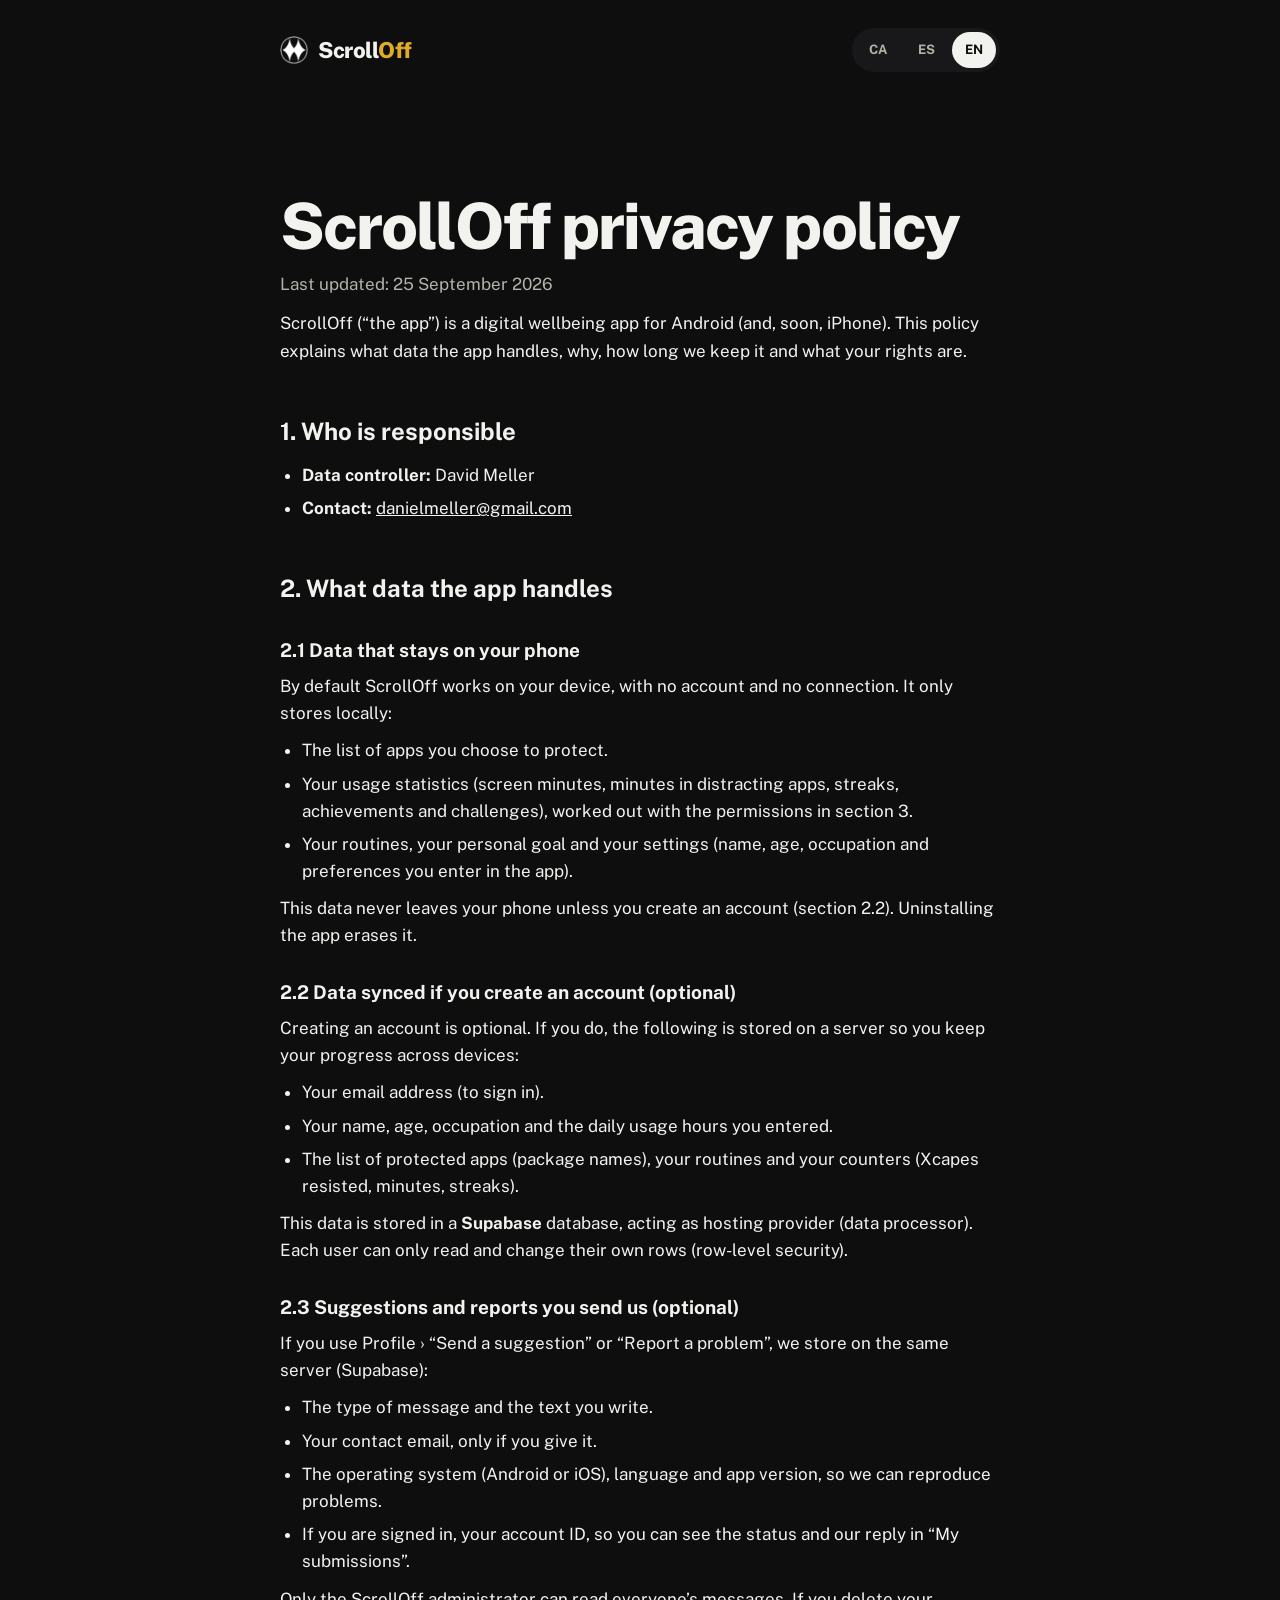
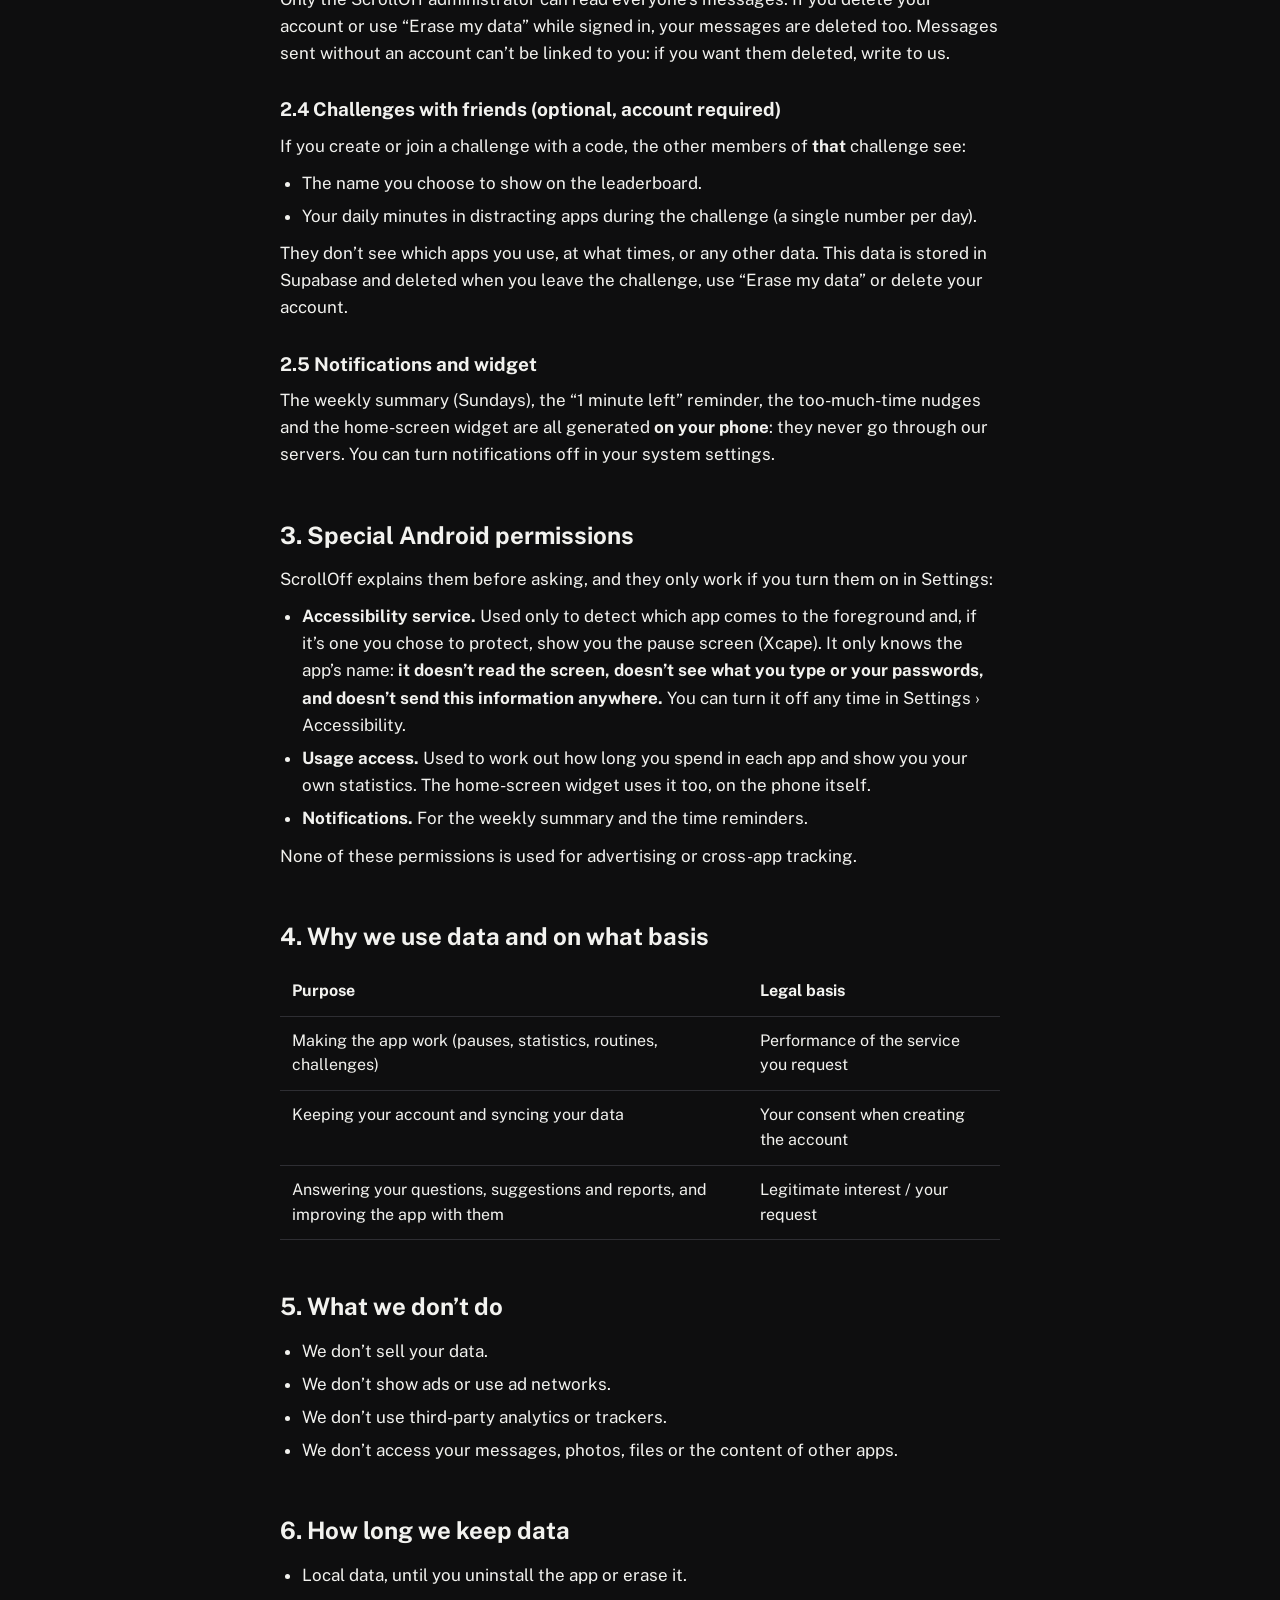
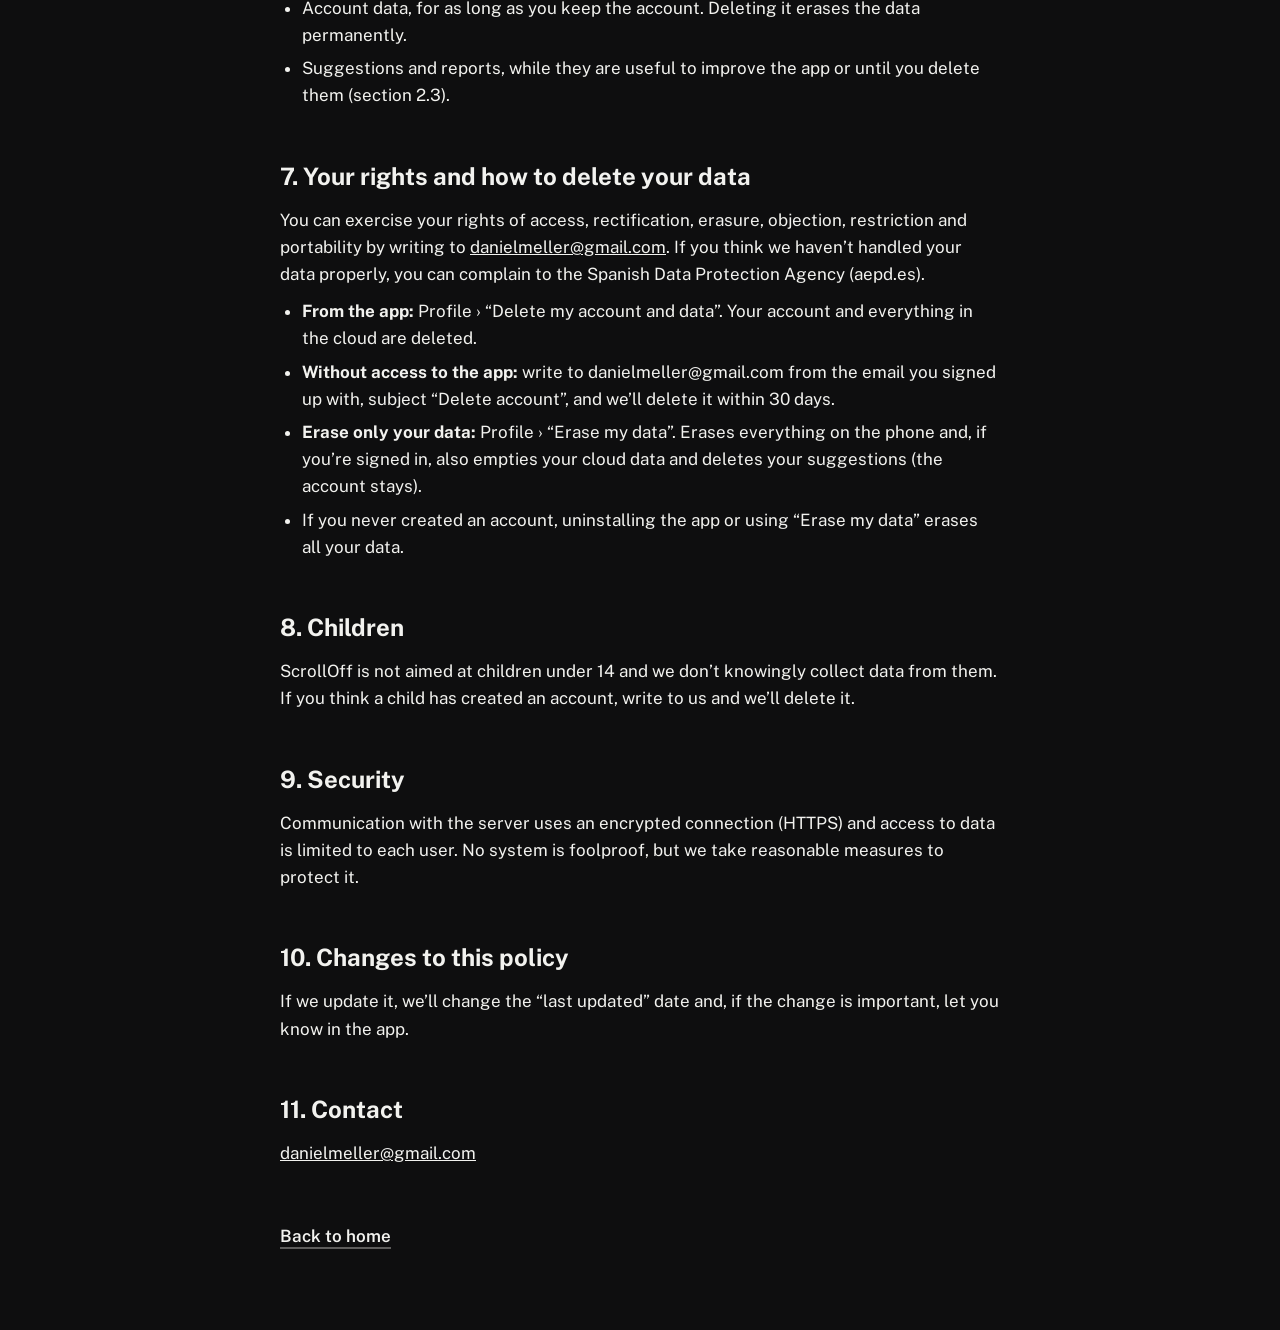
==== privacitat.html @ 07e5ed32 "Web de ScrollOff: landing en català, castellà i anglès + política de privacitat Co-Authored-By: Clau" ====
<!doctype html>
<html lang="ca" class="no-js">
<head>
<meta charset="utf-8">
<meta name="viewport" content="width=device-width, initial-scale=1">
<title data-i18n="privacy.title">Política de privacitat</title>
<meta name="description" content="Política de privacitat de ScrollOff · Política de privacidad · Privacy policy">
<meta name="theme-color" content="#0E0E0F">
<link rel="icon" href="img/favicon.png">
<link rel="preconnect" href="https://fonts.googleapis.com">
<link rel="preconnect" href="https://fonts.gstatic.com" crossorigin>
<link rel="stylesheet" href="https://fonts.googleapis.com/css2?family=Public+Sans:wght@400;500;600;700;800&display=swap">
<link rel="stylesheet" href="styles.css">
<style>.policy[data-for]:not(.on) { display: none; }</style>
</head>
<body>
<header class="top legal-top">
  <a class="wordmark" href="index.html" aria-label="ScrollOff"><img src="img/mark.png" alt="" width="28" height="28"><span>Scroll<b>Off</b></span></a>
  <div class="langs" role="group" aria-label="Idioma / Language" style="margin-left:auto">
    <button type="button" data-lang="ca" aria-pressed="true">CA</button>
    <button type="button" data-lang="es" aria-pressed="false">ES</button>
    <button type="button" data-lang="en" aria-pressed="false">EN</button>
  </div>
</header>

<main class="legal-page">

<article class="policy on" data-for="ca" lang="ca">
<h1>Política de privacitat de ScrollOff</h1>
<p class="updated">Darrera actualització: 25 de setembre de 2026</p>
<p>ScrollOff («l’app») és una aplicació de benestar digital per a Android (i, aviat, per a iPhone). Aquesta política explica quines dades tracta l’app, per a què, quant de temps les guardem i quins drets tens.</p>
<h2>1. Qui n’és el responsable</h2>
<ul><li><b>Responsable del tractament:</b> David Meller</li><li><b>Contacte:</b> <a href="mailto:danielmeller@gmail.com">danielmeller@gmail.com</a></li></ul>
<h2>2. Quines dades tracta l’app</h2>
<h3>2.1 Dades que es queden al teu mòbil</h3>
<p>Per defecte ScrollOff funciona al teu dispositiu, sense compte i sense connexió. Només guarda a l’emmagatzematge local:</p>
<ul><li>La llista d’apps que tries protegir.</li><li>Les teves estadístiques d’ús (minuts de pantalla, minuts en apps improductives, ratxes, assoliments i reptes), calculades a partir dels permisos de l’apartat 3.</li><li>Les teves rutines, la teva meta personal i els teus ajustos (nom, edat, ocupació i preferències que introdueixes a l’app).</li></ul>
<p>Aquestes dades no surten del teu mòbil tret que creïs un compte (apartat 2.2). Desinstal·lar l’app les esborra.</p>
<h3>2.2 Dades que es sincronitzen si crees un compte (opcional)</h3>
<p>Crear un compte és voluntari. Si ho fas, es guarden en un servidor perquè conservis el progrés entre dispositius:</p>
<ul><li>El teu correu electrònic (per iniciar sessió).</li><li>El teu nom, edat, ocupació i les hores d’ús diari que vas indicar.</li><li>La llista d’apps protegides (noms de paquet), les teves rutines i els teus comptadors (Xcapes resistits, minuts, ratxes).</li></ul>
<p>Aquestes dades es guarden en una base de dades de <b>Supabase</b>, que actua com a proveïdor d’allotjament (encarregat del tractament). Cada usuari només pot llegir i modificar les seves pròpies files (seguretat a nivell de fila).</p>
<h3>2.3 Suggeriments i informes que ens envies (opcional)</h3>
<p>Si fas servir Perfil › «Envia un suggeriment» o «Informa d’un problema», guardem al mateix servidor (Supabase):</p>
<ul><li>El tipus de missatge i el text que escrius.</li><li>El correu de contacte, només si l’indiques.</li><li>El sistema operatiu (Android o iOS), l’idioma i la versió de l’app, per poder reproduir problemes.</li><li>Si tens la sessió iniciada, l’identificador del teu compte, perquè puguis veure l’estat i la nostra resposta a «Els meus enviaments».</li></ul>
<p>Només l’administrador de ScrollOff pot llegir els missatges de tothom. Si elimines el compte o fas servir «Esborra les meves dades» amb la sessió iniciada, els teus missatges també s’esborren. Els enviats sense compte no es poden associar a tu: si vols que els esborrem, escriu-nos.</p>
<h3>2.4 Reptes amb amics (opcional, cal compte)</h3>
<p>Si crees un repte o t’hi uneixes amb un codi, els altres membres d’<b>aquell</b> repte veuen:</p>
<ul><li>El nom que triïs mostrar a la classificació.</li><li>Els teus minuts diaris en apps que distreuen durant els dies del repte (un sol número per dia).</li></ul>
<p>No veuen quines apps fas servir, a quines hores ni cap altra dada teva. Aquestes dades es guarden a Supabase i s’esborren quan surts del repte, quan fas servir «Esborra les meves dades» o quan elimines el compte.</p>
<h3>2.5 Notificacions i widget</h3>
<p>El resum setmanal (diumenges), l’avís de «et queda 1 minut», els avisos per temps excessiu i el widget de la pantalla d’inici es generen <b>al teu mòbil</b>: no passen per cap servidor nostre. Pots desactivar les notificacions als ajustos del sistema.</p>
<h2>3. Permisos especials d’Android</h2>
<p>ScrollOff te’ls explica abans de demanar-los i només funcionen si els actives tu als Ajustos:</p>
<ul><li><b>Servei d’accessibilitat.</b> Només serveix per detectar quina app passa a primer pla i, si és una que has triat protegir, mostrar-te la pantalla de pausa (Xcape). Només en coneix el nom: <b>no llegeix el contingut de la pantalla, no veu el que escrius ni les teves contrasenyes, i no envia aquesta informació enlloc.</b> El pots desactivar quan vulguis a Ajustos › Accessibilitat.</li><li><b>Accés a les dades d’ús.</b> Serveix per calcular quant de temps passes a cada app i mostrar-te les teves pròpies estadístiques a l’app. També el fa servir el widget, al mateix mòbil.</li><li><b>Notificacions.</b> Per al resum setmanal i per als avisos de temps.</li></ul>
<p>Cap d’aquests permisos s’utilitza per a publicitat ni per fer seguiment entre apps.</p>
<h2>4. Per a què fem servir les dades i en què ens basem</h2>
<table><tr><th>Finalitat</th><th>Base jurídica</th></tr><tr><td>Fer funcionar l’app (pauses, estadístiques, rutines, reptes)</td><td>Execució del servei que demanes</td></tr><tr><td>Mantenir el teu compte i sincronitzar les teves dades</td><td>El teu consentiment en crear el compte</td></tr><tr><td>Respondre les teves consultes, suggeriments i informes, i millorar l’app amb ells</td><td>Interès legítim / la teva sol·licitud</td></tr></table>
<h2>5. Què no fem</h2>
<ul><li>No venem les teves dades.</li><li>No mostrem anuncis ni fem servir xarxes de publicitat.</li><li>No fem servir eines d’analítica ni rastrejadors de tercers.</li><li>No accedim als teus missatges, fotos, fitxers ni al contingut d’altres apps.</li></ul>
<h2>6. Quant de temps guardem les dades</h2>
<ul><li>Les dades locals, fins que desinstal·lis l’app o les esborris.</li><li>Les dades del compte, mentre el mantinguis. Quan l’elimines s’esborren definitivament.</li><li>Els suggeriments i informes, mentre siguin útils per millorar l’app o fins que els esborris (apartat 2.3).</li></ul>
<h2>7. Els teus drets i com esborrar les teves dades</h2>
<p>Pots exercir els drets d’accés, rectificació, supressió, oposició, limitació i portabilitat escrivint a <a href="mailto:danielmeller@gmail.com">danielmeller@gmail.com</a>. Si consideres que no hem tractat bé les teves dades, pots reclamar a l’Agència Espanyola de Protecció de Dades (aepd.es).</p>
<ul><li><b>Des de l’app:</b> Perfil › «Elimina el meu compte i les meves dades». S’esborren el compte i tot el que hi ha al núvol.</li><li><b>Sense accés a l’app:</b> escriu a danielmeller@gmail.com des del correu amb què et vas registrar, amb l’assumpte «Eliminar compte», i l’esborrarem en un màxim de 30 dies.</li><li><b>Esborrar només les dades:</b> Perfil › «Esborra les meves dades». Esborra tot el que hi ha al mòbil i, si tens la sessió iniciada, també buida les dades del núvol i esborra els teus suggeriments (el compte es manté).</li><li>Si no vas crear mai un compte, desinstal·lar l’app o fer servir «Esborra les meves dades» esborra totes les teves dades.</li></ul>
<h2>8. Menors d’edat</h2>
<p>ScrollOff no està adreçada a menors de 14 anys i no recollim intencionadament dades de menors d’aquesta edat. Si creus que un menor ha creat un compte, escriu-nos i l’eliminarem.</p>
<h2>9. Seguretat</h2>
<p>La comunicació amb el servidor fa servir una connexió xifrada (HTTPS) i l’accés a les dades està limitat a cada usuari. Cap sistema és infal·lible, però apliquem mesures raonables per protegir-les.</p>
<h2>10. Canvis en aquesta política</h2>
<p>Si l’actualitzem, canviarem la data de «darrera actualització» i, si el canvi és important, t’avisarem a l’app.</p>
<h2>11. Contacte</h2>
<p><a href="mailto:danielmeller@gmail.com">danielmeller@gmail.com</a></p>
</article>

<article class="policy" data-for="es" lang="es">
<h1>Política de privacidad de ScrollOff</h1>
<p class="updated">Última actualización: 25 de septiembre de 2026</p>
<p>ScrollOff («la app») es una aplicación de bienestar digital para Android (y, pronto, para iPhone). Esta política explica qué datos trata la app, para qué, cuánto tiempo los conservamos y qué derechos tienes.</p>
<h2>1. Quién es el responsable</h2>
<ul><li><b>Responsable del tratamiento:</b> David Meller</li><li><b>Contacto:</b> <a href="mailto:danielmeller@gmail.com">danielmeller@gmail.com</a></li></ul>
<h2>2. Qué datos trata la app</h2>
<h3>2.1 Datos que se quedan en tu móvil</h3>
<p>Por defecto ScrollOff funciona en tu dispositivo, sin cuenta y sin conexión. Guarda solo en el almacenamiento local:</p>
<ul><li>La lista de apps que eliges proteger.</li><li>Tus estadísticas de uso (minutos de pantalla, minutos en apps improductivas, rachas, logros y retos), calculadas a partir de los permisos descritos en el apartado 3.</li><li>Tus rutinas, tu meta personal y tus ajustes (nombre, edad, ocupación y preferencias que introduces en la app).</li></ul>
<p>Estos datos no salen de tu móvil salvo que crees una cuenta (apartado 2.2). Desinstalar la app los borra.</p>
<h3>2.2 Datos que se sincronizan si creas una cuenta (opcional)</h3>
<p>Crear una cuenta es voluntario. Si lo haces, se guardan en un servidor para que conserves tu progreso entre dispositivos:</p>
<ul><li>Tu correo electrónico (para iniciar sesión).</li><li>Tu nombre, edad, ocupación y las horas de uso diario que indicaste.</li><li>La lista de apps protegidas (nombres de paquete), tus rutinas y tus contadores (Xcapes resistidos, minutos, rachas).</li></ul>
<p>Estos datos se guardan en una base de datos de <b>Supabase</b>, que actúa como proveedor de alojamiento (encargado del tratamiento). Cada usuario solo puede leer y modificar sus propias filas (seguridad a nivel de fila).</p>
<h3>2.3 Sugerencias y reportes que nos envías (opcional)</h3>
<p>Si usas Perfil › «Enviar una sugerencia» o «Reportar un problema», guardamos en el mismo servidor (Supabase):</p>
<ul><li>El tipo de mensaje y el texto que escribes.</li><li>El email de contacto, solo si lo indicas.</li><li>El sistema operativo (Android o iOS), el idioma y la versión de la app, para poder reproducir problemas.</li><li>Si tienes sesión iniciada, el identificador de tu cuenta, para que puedas ver el estado y nuestra respuesta en «Mis envíos».</li></ul>
<p>Solo el administrador de ScrollOff puede leer los mensajes de todos. Si eliminas tu cuenta o usas «Borrar mis datos» con la sesión iniciada, tus mensajes se borran también. Los enviados sin cuenta no se pueden asociar a ti: si quieres que los borremos, escríbenos.</p>
<h3>2.4 Retos con amigos (opcional, necesita cuenta)</h3>
<p>Si creas un reto o te unes a uno con un código, los demás miembros de <b>ese</b> reto ven:</p>
<ul><li>El nombre que elijas mostrar en la clasificación.</li><li>Tus minutos diarios en apps que distraen durante los días del reto (un único número por día).</li></ul>
<p>No ven qué apps usas, a qué horas ni ningún otro dato tuyo. Estos datos se guardan en Supabase y se borran al salir del reto, al usar «Borrar mis datos» o al eliminar tu cuenta.</p>
<h3>2.5 Notificaciones y widget</h3>
<p>El resumen semanal (domingos), el aviso de «te queda 1 minuto», los avisos por tiempo excesivo y el widget de pantalla de inicio se generan <b>en tu móvil</b>: no pasan por ningún servidor nuestro. Puedes desactivar las notificaciones en los ajustes del sistema.</p>
<h2>3. Permisos especiales de Android</h2>
<p>ScrollOff te los explica antes de pedirlos y solo funcionan si los activas tú en Ajustes:</p>
<ul><li><b>Servicio de accesibilidad.</b> Se usa únicamente para detectar qué app pasa a primer plano y, si es una que has elegido proteger, mostrarte la pantalla de pausa (Xcape). Solo conoce el nombre de la app: <b>no lee el contenido de la pantalla, no ve lo que escribes ni tus contraseñas, y no envía esta información a ningún sitio.</b> Puedes desactivarlo cuando quieras en Ajustes › Accesibilidad.</li><li><b>Acceso a datos de uso.</b> Se usa para calcular cuánto tiempo pasas en cada app y mostrarte tus propias estadísticas dentro de la app. También lo usa el widget de pantalla de inicio, en el propio móvil.</li><li><b>Notificaciones.</b> Para el resumen semanal y los avisos de tiempo.</li></ul>
<p>Ninguno de estos permisos se usa para publicidad ni para seguimiento entre apps.</p>
<h2>4. Para qué usamos los datos y en qué nos basamos</h2>
<table><tr><th>Finalidad</th><th>Base jurídica</th></tr><tr><td>Hacer funcionar la app (pausas, estadísticas, rutinas, retos)</td><td>Ejecución del servicio que solicitas</td></tr><tr><td>Mantener tu cuenta y sincronizar tus datos</td><td>Tu consentimiento al crear la cuenta</td></tr><tr><td>Responder a tus consultas, sugerencias y reportes, y mejorar la app con ellos</td><td>Interés legítimo / tu solicitud</td></tr></table>
<h2>5. Qué no hacemos</h2>
<ul><li>No vendemos tus datos.</li><li>No mostramos anuncios ni usamos redes de publicidad.</li><li>No usamos herramientas de analítica ni rastreadores de terceros.</li><li>No accedemos a tus mensajes, fotos, archivos ni al contenido de otras apps.</li></ul>
<h2>6. Cuánto tiempo conservamos los datos</h2>
<ul><li>Los datos locales, hasta que desinstales la app o los borres.</li><li>Los datos de tu cuenta, mientras la mantengas. Al eliminarla se borran de forma definitiva.</li><li>Las sugerencias y reportes, mientras sean útiles para mejorar la app o hasta que los borres (apartado 2.3).</li></ul>
<h2>7. Tus derechos y cómo eliminar tus datos</h2>
<p>Puedes ejercer tus derechos de acceso, rectificación, supresión, oposición, limitación y portabilidad escribiendo a <a href="mailto:danielmeller@gmail.com">danielmeller@gmail.com</a>. Si consideras que no hemos tratado tus datos correctamente, puedes reclamar ante la Agencia Española de Protección de Datos (aepd.es).</p>
<ul><li><b>Desde la app:</b> Perfil › «Eliminar mi cuenta y mis datos». Se borran tu cuenta y todo lo guardado en la nube.</li><li><b>Sin acceso a la app:</b> escribe a danielmeller@gmail.com desde el correo con el que te registraste, con el asunto «Eliminar cuenta», y la borraremos en un máximo de 30 días.</li><li><b>Borrar solo tus datos:</b> Perfil › «Borrar mis datos». Borra todo lo guardado en el móvil y, si tienes sesión iniciada, también vacía tus datos en la nube y borra tus sugerencias (la cuenta se mantiene).</li><li>Si nunca creaste una cuenta, desinstalar la app o usar «Borrar mis datos» borra todos tus datos.</li></ul>
<h2>8. Menores de edad</h2>
<p>ScrollOff no está dirigida a menores de 14 años y no recopilamos intencionadamente datos de menores de esa edad. Si crees que un menor ha creado una cuenta, escríbenos y la eliminaremos.</p>
<h2>9. Seguridad</h2>
<p>La comunicación con el servidor usa conexión cifrada (HTTPS) y el acceso a los datos está limitado a cada usuario. Ningún sistema es infalible, pero aplicamos medidas razonables para protegerlos.</p>
<h2>10. Cambios en esta política</h2>
<p>Si la actualizamos, cambiaremos la fecha de «última actualización» y, si el cambio es importante, te avisaremos en la app.</p>
<h2>11. Contacto</h2>
<p><a href="mailto:danielmeller@gmail.com">danielmeller@gmail.com</a></p>
</article>

<article class="policy" data-for="en" lang="en">
<h1>ScrollOff privacy policy</h1>
<p class="updated">Last updated: 25 September 2026</p>
<p>ScrollOff (“the app”) is a digital wellbeing app for Android (and, soon, iPhone). This policy explains what data the app handles, why, how long we keep it and what your rights are.</p>
<h2>1. Who is responsible</h2>
<ul><li><b>Data controller:</b> David Meller</li><li><b>Contact:</b> <a href="mailto:danielmeller@gmail.com">danielmeller@gmail.com</a></li></ul>
<h2>2. What data the app handles</h2>
<h3>2.1 Data that stays on your phone</h3>
<p>By default ScrollOff works on your device, with no account and no connection. It only stores locally:</p>
<ul><li>The list of apps you choose to protect.</li><li>Your usage statistics (screen minutes, minutes in distracting apps, streaks, achievements and challenges), worked out with the permissions in section 3.</li><li>Your routines, your personal goal and your settings (name, age, occupation and preferences you enter in the app).</li></ul>
<p>This data never leaves your phone unless you create an account (section 2.2). Uninstalling the app erases it.</p>
<h3>2.2 Data synced if you create an account (optional)</h3>
<p>Creating an account is optional. If you do, the following is stored on a server so you keep your progress across devices:</p>
<ul><li>Your email address (to sign in).</li><li>Your name, age, occupation and the daily usage hours you entered.</li><li>The list of protected apps (package names), your routines and your counters (Xcapes resisted, minutes, streaks).</li></ul>
<p>This data is stored in a <b>Supabase</b> database, acting as hosting provider (data processor). Each user can only read and change their own rows (row-level security).</p>
<h3>2.3 Suggestions and reports you send us (optional)</h3>
<p>If you use Profile › “Send a suggestion” or “Report a problem”, we store on the same server (Supabase):</p>
<ul><li>The type of message and the text you write.</li><li>Your contact email, only if you give it.</li><li>The operating system (Android or iOS), language and app version, so we can reproduce problems.</li><li>If you are signed in, your account ID, so you can see the status and our reply in “My submissions”.</li></ul>
<p>Only the ScrollOff administrator can read everyone’s messages. If you delete your account or use “Erase my data” while signed in, your messages are deleted too. Messages sent without an account can’t be linked to you: if you want them deleted, write to us.</p>
<h3>2.4 Challenges with friends (optional, account required)</h3>
<p>If you create or join a challenge with a code, the other members of <b>that</b> challenge see:</p>
<ul><li>The name you choose to show on the leaderboard.</li><li>Your daily minutes in distracting apps during the challenge (a single number per day).</li></ul>
<p>They don’t see which apps you use, at what times, or any other data. This data is stored in Supabase and deleted when you leave the challenge, use “Erase my data” or delete your account.</p>
<h3>2.5 Notifications and widget</h3>
<p>The weekly summary (Sundays), the “1 minute left” reminder, the too-much-time nudges and the home-screen widget are all generated <b>on your phone</b>: they never go through our servers. You can turn notifications off in your system settings.</p>
<h2>3. Special Android permissions</h2>
<p>ScrollOff explains them before asking, and they only work if you turn them on in Settings:</p>
<ul><li><b>Accessibility service.</b> Used only to detect which app comes to the foreground and, if it’s one you chose to protect, show you the pause screen (Xcape). It only knows the app’s name: <b>it doesn’t read the screen, doesn’t see what you type or your passwords, and doesn’t send this information anywhere.</b> You can turn it off any time in Settings › Accessibility.</li><li><b>Usage access.</b> Used to work out how long you spend in each app and show you your own statistics. The home-screen widget uses it too, on the phone itself.</li><li><b>Notifications.</b> For the weekly summary and the time reminders.</li></ul>
<p>None of these permissions is used for advertising or cross-app tracking.</p>
<h2>4. Why we use data and on what basis</h2>
<table><tr><th>Purpose</th><th>Legal basis</th></tr><tr><td>Making the app work (pauses, statistics, routines, challenges)</td><td>Performance of the service you request</td></tr><tr><td>Keeping your account and syncing your data</td><td>Your consent when creating the account</td></tr><tr><td>Answering your questions, suggestions and reports, and improving the app with them</td><td>Legitimate interest / your request</td></tr></table>
<h2>5. What we don’t do</h2>
<ul><li>We don’t sell your data.</li><li>We don’t show ads or use ad networks.</li><li>We don’t use third-party analytics or trackers.</li><li>We don’t access your messages, photos, files or the content of other apps.</li></ul>
<h2>6. How long we keep data</h2>
<ul><li>Local data, until you uninstall the app or erase it.</li><li>Account data, for as long as you keep the account. Deleting it erases the data permanently.</li><li>Suggestions and reports, while they are useful to improve the app or until you delete them (section 2.3).</li></ul>
<h2>7. Your rights and how to delete your data</h2>
<p>You can exercise your rights of access, rectification, erasure, objection, restriction and portability by writing to <a href="mailto:danielmeller@gmail.com">danielmeller@gmail.com</a>. If you think we haven’t handled your data properly, you can complain to the Spanish Data Protection Agency (aepd.es).</p>
<ul><li><b>From the app:</b> Profile › “Delete my account and data”. Your account and everything in the cloud are deleted.</li><li><b>Without access to the app:</b> write to danielmeller@gmail.com from the email you signed up with, subject “Delete account”, and we’ll delete it within 30 days.</li><li><b>Erase only your data:</b> Profile › “Erase my data”. Erases everything on the phone and, if you’re signed in, also empties your cloud data and deletes your suggestions (the account stays).</li><li>If you never created an account, uninstalling the app or using “Erase my data” erases all your data.</li></ul>
<h2>8. Children</h2>
<p>ScrollOff is not aimed at children under 14 and we don’t knowingly collect data from them. If you think a child has created an account, write to us and we’ll delete it.</p>
<h2>9. Security</h2>
<p>Communication with the server uses an encrypted connection (HTTPS) and access to data is limited to each user. No system is foolproof, but we take reasonable measures to protect it.</p>
<h2>10. Changes to this policy</h2>
<p>If we update it, we’ll change the “last updated” date and, if the change is important, let you know in the app.</p>
<h2>11. Contact</h2>
<p><a href="mailto:danielmeller@gmail.com">danielmeller@gmail.com</a></p>
</article>

<a class="text-link back" href="index.html" data-i18n="privacy.back">Tornar a l’inici</a>
</main>

<script src="i18n.js"></script>
<script>
(() => {
  const LANGS = ['ca', 'es', 'en'];
  let lang = new URLSearchParams(location.search).get('lang');
  if (!LANGS.includes(lang)) { try { lang = localStorage.getItem('scrolloff.lang'); } catch (_) {} }
  if (!LANGS.includes(lang)) {
    const nav = (navigator.language || 'ca').slice(0, 2);
    lang = nav === 'es' ? 'es' : nav === 'en' ? 'en' : 'ca';
  }
  function apply() {
    document.documentElement.lang = lang;
    document.querySelectorAll('.policy').forEach((a) => a.classList.toggle('on', a.dataset.for === lang));
    document.querySelectorAll('[data-lang]').forEach((b) => b.setAttribute('aria-pressed', String(b.dataset.lang === lang)));
    document.querySelectorAll('[data-i18n]').forEach((el) => { el.textContent = window.SCROLLOFF_I18N[lang][el.dataset.i18n]; });
  }
  document.querySelectorAll('[data-lang]').forEach((b) => b.addEventListener('click', () => {
    lang = b.dataset.lang; try { localStorage.setItem('scrolloff.lang', lang); } catch (_) {} apply();
  }));
  apply();
})();
</script>
</body>
</html>
---- styles.css ----
/* ScrollOff — web. Colors i lletra de la marca: gairebé negre, Public Sans, daurat. */
:root {
  --bg: #0E0E0F;
  --surface: #18181A;
  --surface-2: #222225;
  --ink: #F2F2EF;
  --muted: #B5B2A9;
  --accent: #E0AC26;
  --on-accent: #0E0E0F;
  --accent-deep: #C89515;

  --font: 'Public Sans', Arial, sans-serif;
  /* Cinc mides: enorme, gran, mitjana, cos, petita */
  --s1: clamp(120px, 19vw, 320px);
  --s2: clamp(40px, 5.6vw, 92px);
  --s3: clamp(30px, 3.4vw, 54px);
  --s4: 17px;
  --s5: 13px;

  --margin: clamp(20px, 3vw, 40px);
  --axis: 27vw;           /* l'alineació de la columna, inici de la columna 4 */
  --radius: 24px;         /* un sol radi per als panells */
  --gap-section: clamp(120px, 14vw, 220px);

  --ease-out: cubic-bezier(.16, 1, .3, 1);
  --ease-spring: cubic-bezier(.34, 1.56, .64, 1);
}

*, *::before, *::after { box-sizing: border-box; }
html { -webkit-text-size-adjust: 100%; scroll-behavior: smooth; }
body {
  margin: 0;
  background: var(--bg);
  color: var(--ink);
  font-family: var(--font);
  font-size: var(--s4);
  line-height: 1.55;
  -webkit-font-smoothing: antialiased;
}
img { display: block; max-width: 100%; }
h1, h2, h3, p, ul, ol { margin: 0; }
ul, ol { padding: 0; list-style: none; }
a { color: inherit; }
button, input { font: inherit; color: inherit; }
button { cursor: pointer; }
:focus-visible { outline: 3px solid var(--accent); outline-offset: 3px; border-radius: 4px; }
::selection { background: var(--accent); color: var(--on-accent); }
[hidden] { display: none !important; }
.sr-only { position: absolute; width: 1px; height: 1px; overflow: hidden; clip: rect(0 0 0 0); white-space: nowrap; }
.skip { position: absolute; left: -999px; top: 8px; background: var(--accent); color: var(--on-accent); padding: 10px 16px; border-radius: 999px; z-index: 10; }
.skip:focus { left: 8px; }

.h2 { font-size: var(--s2); font-weight: 800; line-height: 1.02; letter-spacing: -0.03em; }
.h3 { font-size: var(--s3); font-weight: 700; line-height: 1.2; letter-spacing: -0.01em; }

/* Botons: una sola forma, píndola */
.btn {
  display: inline-flex; align-items: center; justify-content: center; gap: 8px;
  min-height: 52px; padding: 0 26px; border-radius: 999px; border: 0;
  background: var(--accent); color: var(--on-accent);
  font-weight: 700; font-size: 17px; text-decoration: none;
  transition: transform .25s var(--ease-spring), background-color .2s;
}
.btn:hover { background: #EBBA38; transform: translateY(-2px); }
.btn:active { transform: scale(.96); }
.btn-dark { background: var(--bg); color: var(--ink); width: 100%; }
.btn-dark:hover { background: #26262A; }
.text-link {
  background: none; border: 0; padding: 0; font-weight: 600; text-decoration: underline;
  text-underline-offset: 5px; text-decoration-thickness: 2px; text-decoration-color: rgba(243,241,234,.35);
  transition: text-decoration-color .2s, color .2s;
}
.text-link:hover { text-decoration-color: var(--accent); color: #fff; }

/* Capçalera */
.top {
  position: absolute; inset: 0 0 auto 0; z-index: 5;
  display: flex; align-items: center; gap: 28px;
  padding: 28px var(--margin) 0 var(--axis);
}
.wordmark { display: flex; align-items: center; gap: 10px; text-decoration: none; font-weight: 800; font-size: 22px; letter-spacing: -0.02em; }
.wordmark img { filter: brightness(0) invert(1); }
.wordmark b { color: var(--accent); font-weight: 800; }
.top-links { display: flex; gap: 24px; margin-left: auto; font-size: 17px; }
.top-links a { text-decoration: none; color: var(--muted); transition: color .2s; }
.top-links a:hover { color: var(--ink); }
.langs { display: flex; gap: 4px; background: var(--surface); padding: 4px; border-radius: 999px; }
.langs button {
  border: 0; background: none; color: var(--muted); font-size: 13px; font-weight: 700;
  min-width: 44px; min-height: 36px; border-radius: 999px; transition: background-color .25s, color .25s, transform .2s;
}
.langs button:hover { color: var(--ink); }
.langs button:active { transform: scale(.92); }
.langs button[aria-pressed="true"] { background: var(--ink); color: var(--bg); }

/* Hero: tot penja d'una alineació al 27 % */
.hero { position: relative; min-height: 100svh; padding: 0 var(--margin) 0 var(--axis); overflow: hidden; display: grid; grid-template-columns: minmax(0, 1fr) 420px; gap: 48px; align-items: center; }
.hero-col { padding-top: 12svh; max-width: 600px; }
.hero-title { font-size: var(--s2); font-weight: 800; line-height: 1.06; letter-spacing: -0.035em; }
.hero-title .line { display: block; }
.hero-p { margin-top: 20px; color: var(--muted); font-size: 22px; line-height: 1.45; max-width: 34ch; }
.hero-actions { margin-top: 28px; display: flex; align-items: center; gap: 24px; flex-wrap: wrap; }

/* La demo de l'Xcape: un tros d'interfície real */
.demo {
  position: relative; align-self: end; width: 100%; margin-top: 14svh;
  background: var(--surface); border-radius: 36px 36px 0 0; padding: 14px 18px 0;
  translate: 0 var(--demo-y, 0);
}
.demo-status { display: flex; justify-content: space-between; align-items: center; padding: 4px 12px 14px; font-size: 13px; font-weight: 700; font-variant-numeric: tabular-nums; }
.demo-dots { display: flex; gap: 4px; }
.demo-dots i { width: 6px; height: 6px; border-radius: 50%; background: var(--muted); }
.demo-screen { position: relative; min-height: 520px; }
.app-row {
  display: grid; grid-template-columns: 40px 1fr auto; grid-template-rows: auto auto; column-gap: 12px;
  align-items: center; padding: 12px; border-radius: 16px; transition: background-color .2s;
}
.app-row:hover { background: var(--surface-2); }
.app-icon { grid-row: span 2; width: 40px; height: 40px; border-radius: 11px; display: grid; place-items: center; font-size: 18px; font-weight: 800; }
.app-tiktok { background: #2A2A2E; color: #fff; }
.app-insta { background: #C13584; color: #fff; }
.app-yt { background: #E62117; color: #fff; }
.app-name { font-weight: 700; font-size: 17px; }
.app-time { grid-column: 2; font-size: 13px; color: var(--muted); font-variant-numeric: tabular-nums; }
.app-open {
  grid-row: 1 / span 2; grid-column: 3; border: 0; border-radius: 999px; padding: 8px 18px; min-height: 40px;
  background: var(--ink); color: var(--bg); font-weight: 700; font-size: 13px;
  transition: transform .25s var(--ease-spring), background-color .2s;
}
.app-open:hover { transform: scale(1.06); }
.app-open:active { transform: scale(.92); }
.demo-hint { font-size: 13px; color: var(--muted); padding: 10px 12px 20px; }
.demo-hint::before { content: '↑ '; color: var(--accent); }
.widget { margin: 6px 12px 0; background: var(--bg); border-radius: 24px; padding: 20px 22px; display: grid; gap: 4px; }
.widget-top { display: flex; align-items: center; gap: 8px; font-size: 13px; font-weight: 700; }
.widget-top img { filter: brightness(0) invert(1); }
.widget-n { margin-top: 10px; font-size: var(--s3); font-weight: 800; color: var(--accent); letter-spacing: -0.03em; line-height: 1; font-variant-numeric: tabular-nums; }
.widget-l { font-size: 13px; color: var(--muted); }
.widget-f { margin-top: 8px; font-size: 13px; }
.app-open.pulse { animation: pulse 1.1s var(--ease-out) 2; }
@keyframes pulse { 0% { box-shadow: 0 0 0 0 rgba(224,172,38,.7); } 100% { box-shadow: 0 0 0 16px rgba(224,172,38,0); } } /* taste-skill-ignore: anell de toc (data-ui) */

.xcape {
  position: absolute; inset: 0; background: var(--bg); border-radius: 20px; padding: 26px 20px;
  display: flex; flex-direction: column; align-items: center; text-align: center; gap: 12px;
  animation: x-in .55s var(--ease-out) both;
}
.xcape.out { animation: x-out .35s var(--ease-out) both; }
@keyframes x-in { from { opacity: 0; transform: translateY(40px) scale(.96); } to { opacity: 1; transform: none; } }
@keyframes x-out { to { opacity: 0; transform: translateY(30px) scale(.97); } }
.xcape-mark { filter: brightness(0) invert(1); width: 54px; height: 54px; animation: breathe 4s ease-in-out infinite; }
@keyframes breathe { 50% { transform: scale(1.12); opacity: .8; } }
.xcape-before { font-size: 13px; color: var(--muted); }
.xcape-phrase { font-size: 22px; font-weight: 700; line-height: 1.3; max-width: 22ch; min-height: 2.6em; animation: phrase-in .7s var(--ease-out) both; }
@keyframes phrase-in { from { opacity: 0; transform: translateY(10px); } to { opacity: 1; transform: none; } }
.xcape-actions { margin-top: auto; width: 100%; display: grid; gap: 8px; }
.x-close, .x-enter {
  min-height: 48px; border-radius: 999px; border: 0; font-weight: 700; font-size: 17px;
  transition: transform .25s var(--ease-spring), opacity .2s;
}
.x-close { background: var(--ink); color: var(--bg); }
.x-close:active, .x-enter:active { transform: scale(.95); }
.x-enter { position: relative; overflow: hidden; background: var(--surface-2); color: var(--muted); }
.x-enter:disabled { cursor: progress; }
.x-ring { position: absolute; inset: 0 auto 0 0; width: 100%; background: rgba(224,172,38,.22); transform-origin: left; transform: scaleX(0); }
.x-enter.counting .x-ring { animation: fill 5s linear forwards; }
@keyframes fill { to { transform: scaleX(1); } }
.x-enter span:last-child { position: relative; }
.xcape-pick { width: 100%; margin-top: auto; animation: phrase-in .45s var(--ease-out) both; }
.xcape-pick p { font-size: 17px; font-weight: 600; margin-bottom: 10px; }
.pick-row { display: grid; grid-template-columns: repeat(4, 1fr); gap: 6px; }
.pick-row button { min-height: 46px; border-radius: 12px; border: 0; background: var(--surface-2); font-weight: 700; font-size: 13px; transition: background-color .2s, transform .2s var(--ease-spring); }
.pick-row button:hover { background: var(--accent); color: var(--on-accent); transform: translateY(-2px); }
.xcape-done { margin-top: auto; width: 100%; display: grid; gap: 14px; justify-items: center; animation: phrase-in .5s var(--ease-out) both; }
.done-text { font-size: 17px; font-weight: 600; line-height: 1.4; }
.done-text.win { color: var(--accent); }

/* Calculadora: la xifra és teva */
.calc {
  margin-top: var(--gap-section); background: var(--surface); padding: clamp(40px, 6vw, 88px) var(--margin);
  display: grid; grid-template-columns: minmax(0, 1.3fr) minmax(0, 1fr); gap: clamp(32px, 5vw, 80px); min-height: 80svh;
}
.calc-main { display: flex; flex-direction: column; justify-content: space-between; gap: 64px; }
.calc-media { margin: 0; border-radius: var(--radius); overflow: hidden; background: var(--bg); }
.calc-media video { width: 100%; height: 100%; object-fit: cover; display: block; }
.slider { margin-top: 28px; width: min(460px, 100%); background: var(--surface-2); border-radius: 16px; padding: 18px 20px; }
.slider label { display: flex; justify-content: space-between; gap: 12px; font-size: 17px; color: var(--muted); }
.slider output { color: var(--ink); font-weight: 700; font-variant-numeric: tabular-nums; }
.slider input[type=range] { width: 100%; margin: 14px 0 4px; accent-color: var(--accent); height: 32px; cursor: grab; }
.calc-bottom { display: flex; flex-direction: column; gap: 24px; }
.figure { font-size: clamp(120px, 15vw, 260px); font-weight: 900; line-height: .8; letter-spacing: -0.05em; font-variant-numeric: tabular-nums; display: flex; align-items: baseline; gap: .1em; color: var(--accent); }
.figure .unit { font-size: var(--s3); letter-spacing: -0.01em; font-weight: 700; color: var(--ink); }
.calc-how { font-size: 17px; max-width: 34ch; color: var(--ink); }

/* Dades */
.data { margin-top: var(--gap-section); padding: 0 var(--margin) 0 var(--axis); }
.data-grid { display: grid; grid-template-columns: minmax(0, 1.5fr) minmax(0, 1fr); gap: 56px; align-items: start; margin-top: 64px; }
.data-media { margin: 0; position: sticky; top: 40px; border-radius: var(--radius); overflow: hidden; aspect-ratio: 4 / 5; }
.data-media img { width: 100%; height: 100%; object-fit: cover; }
.data-list { display: grid; gap: 72px; }
.data-list li { display: grid; gap: 12px; }
.data-n { font-size: var(--s2); font-weight: 900; line-height: 1; letter-spacing: -0.04em; color: var(--accent); font-variant-numeric: tabular-nums; }
.data-t { font-size: 22px; line-height: 1.4; max-width: 40ch; }
.data-s { font-size: 17px; color: var(--muted); }
.data-s a { text-decoration-color: rgba(181,178,169,.4); text-underline-offset: 4px; }

/* Com funciona: crida i resposta */
.how { margin-top: var(--gap-section); padding: 0 var(--margin); display: grid; grid-template-columns: calc(var(--axis) - var(--margin) - 48px) minmax(0, 1fr); gap: 48px; align-items: start; }
.how-media { margin: 0; position: sticky; top: 40px; border-radius: var(--radius); overflow: hidden; aspect-ratio: 1134 / 2454; max-height: 86svh; }
.how-media img { width: 100%; height: 100%; object-fit: cover; }
.how .h3 { margin-bottom: 56px; }
.exchange { max-width: 560px; margin-bottom: 88px; }
.exchange:last-child { max-width: 760px; margin-bottom: 0; }
.ex-say { font-size: 22px; font-weight: 600; line-height: 1.35; }
.ex-call { margin-top: 16px; background: var(--surface); border-radius: 16px; padding: 18px; display: flex; flex-wrap: wrap; gap: 8px; align-items: center; font-weight: 700; }
.chip { border-radius: 999px; padding: 8px 14px; font-size: 13px; font-weight: 600; background: var(--surface-2); color: var(--muted); border: 1px solid #333338; } /* taste-skill-ignore: control de la interfície (data-ui) */
.chip.on { background: var(--ink); color: var(--bg); border-color: var(--ink); }
.ex-resp { margin: 16px 0 0 56px; background: var(--surface-2); border-radius: 16px; padding: 16px 18px; display: flex; gap: 10px; align-items: center; font-size: 17px; font-weight: 600; }
.ex-resp img { filter: brightness(0) invert(1); }
.ex-x { display: block; text-align: center; padding: 28px; background: var(--bg); }
.ex-x-before { font-size: 13px; color: var(--muted); }
.ex-x-phrase { margin-top: 8px; font-size: 22px; font-weight: 700; line-height: 1.3; }
.ex-final { margin-top: 16px; display: grid; grid-template-columns: 1fr 1fr; gap: 12px; }
.choice { border-radius: 20px; padding: 28px; font-size: 17px; line-height: 1.45; transition: transform .35s var(--ease-spring); }
.choice:hover { transform: translateY(-4px); }
.choice-h { font-size: 22px; font-weight: 800; margin-bottom: 10px; letter-spacing: -0.01em; }
.choice-close { background: var(--accent); color: var(--on-accent); }
.choice-enter { background: var(--surface); color: var(--ink); }
.choice-enter p:last-child { color: var(--muted); }

/* Simulador d'avisos */
.nudge { margin-top: var(--gap-section); padding: 0 var(--margin) 0 var(--axis); }
.nudge-head { max-width: 560px; margin-bottom: 32px; }
.nudge-head p { margin-top: 12px; }
.nudge-panel {
  width: min(760px, 100%); min-height: 560px; border-radius: var(--radius); overflow: hidden;
  display: grid; grid-template-columns: 62fr 38fr; background: var(--surface);
}
.nudge-stage { background: #2A2620; padding: 28px; display: flex; flex-direction: column; gap: 20px; position: relative; }
.lock-time { font-size: var(--s2); font-weight: 300; text-align: center; letter-spacing: -0.03em; font-variant-numeric: tabular-nums; color: #F3F1EA; }
.notif {
  background: rgba(243,241,234,.94); color: #151515; border-radius: 20px; padding: 14px 16px;
  box-shadow: 0 12px 32px rgba(0,0,0,.35); /* taste-skill-ignore: notificació flotant (data-ui) */
}
.notif.pop { animation: notif-in .6s var(--ease-spring) both; }
@keyframes notif-in { from { opacity: 0; transform: translateY(-36px) scale(.94); } to { opacity: 1; transform: none; } }
.notif-top { display: flex; align-items: center; gap: 6px; font-size: 13px; color: #555; }
.notif-top span:first-of-type { font-weight: 700; color: #151515; }
.notif-text { margin-top: 6px; font-size: 17px; line-height: 1.4; font-weight: 600; }
.notif-off { font-size: 17px; color: var(--muted); text-align: center; padding: 20px 0; }
.usage { margin-top: auto; display: grid; grid-template-columns: auto 1fr auto; gap: 10px; align-items: center; font-size: 14px; font-weight: 600; }
.usage-bar { height: 8px; background: rgba(243,241,234,.15); border-radius: 999px; overflow: hidden; }
.usage-bar span { display: block; height: 100%; width: 66%; background: var(--accent); border-radius: 999px; transform-origin: left; transition: width .8s var(--ease-out); }
.nudge-controls { padding: 20px; display: flex; flex-direction: column; }
.ctl { min-height: 64px; display: flex; flex-direction: column; justify-content: center; gap: 8px; font-size: 13px; color: var(--muted); padding: 8px 0; }
.ctl:has(.toggle), .ctl:has(.round) { flex-direction: row; align-items: center; justify-content: space-between; }
.seg { display: grid; grid-auto-flow: column; grid-auto-columns: 1fr; gap: 4px; background: var(--surface-2); border-radius: 12px; padding: 4px; }
.seg button { border: 0; background: none; min-height: 36px; border-radius: 9px; font-size: 13px; font-weight: 700; color: var(--muted); transition: background-color .25s, color .25s, transform .2s; }
.seg button:active { transform: scale(.94); }
.seg button[aria-checked="true"] { background: var(--ink); color: var(--bg); }
.toggle { width: 52px; height: 32px; border-radius: 999px; border: 0; background: #3A3A3F; position: relative; transition: background-color .25s; }
.toggle span { position: absolute; top: 4px; left: 4px; width: 24px; height: 24px; border-radius: 50%; background: #fff; transition: transform .35s var(--ease-spring); }
.toggle[aria-checked="true"] { background: var(--accent); }
.toggle[aria-checked="true"] span { transform: translateX(20px); }
.round { width: 44px; height: 44px; border-radius: 50%; border: 0; background: var(--surface-2); font-size: 20px; font-weight: 700; transition: transform .5s var(--ease-spring), background-color .2s; }
.round:hover { background: #2F2F34; }
.round.spin { transform: rotate(360deg); }
.nudge-only { margin-top: auto; font-size: 13px; color: var(--muted); }
.nudge-start { margin-top: 20px; color: var(--muted); }

/* Funcions: la llista gegant */
.features { margin-top: var(--gap-section); padding: 0 var(--margin); }
.feat-search {
  width: min(83%, 100%); height: 1.9em; font-size: var(--s3); font-weight: 700; letter-spacing: -0.02em;
  background: var(--surface); border: 0; border-radius: 16px; padding: 0 .6em; color: var(--ink);
}
.feat-search::placeholder { color: var(--muted); }
.feat-body { margin-top: 32px; display: grid; grid-template-columns: 1fr minmax(240px, 300px); gap: 40px; align-items: start; }
.feat-list li {
  cursor: pointer; padding: 6px 20px; border-radius: 20px; transition: background-color .35s var(--ease-out), color .35s;
}
.feat-name { display: block; font-size: var(--s2); font-weight: 800; line-height: 1.1; letter-spacing: -0.035em; transition: transform .45s var(--ease-out); }
.feat-list li:hover .feat-name { transform: translateX(10px); }
.feat-t { overflow: hidden; font-size: 17px; max-width: 54ch; line-height: 1.5; opacity: 0; transition: opacity .4s, margin .4s; }
.feat-list li[aria-selected="true"] { background: var(--accent); color: var(--on-accent); }
.feat-list li[aria-selected="true"] .feat-name { transform: none; }
.feat-list li[aria-selected="true"] .feat-t { opacity: 1; margin: 6px 0 14px; }
.feat-list li:not([aria-selected="true"]) .feat-t { height: 0; }
.feat-empty { font-size: 22px; color: var(--muted); padding: 20px; }
.feat-shots { position: sticky; top: 40px; aspect-ratio: 540 / 1095; border-radius: 32px; overflow: hidden; background: var(--surface); }
.feat-shots img { position: absolute; inset: 0; width: 100%; height: 100%; object-fit: cover; opacity: 0; transform: scale(1.04); transition: opacity 1.6s ease, transform 6s ease-out; }
.feat-shots img.on { opacity: 1; transform: scale(1); }

/* Per a què és el temps */
.outside { margin-top: var(--gap-section); }
.out-media { margin: 0; height: 88svh; overflow: hidden; }
.out-media img { width: 100%; height: 100%; object-fit: cover; transform: scale(var(--out-s, 1.08)); }
.out-copy { padding: 40px var(--margin) 0 var(--axis); display: grid; gap: 12px; }
.out-cap { color: var(--muted); font-size: 17px; }

/* Preguntes */
.faq { margin-top: var(--gap-section); padding: 0 var(--margin); display: grid; grid-template-columns: 4fr 8fr; gap: 40px; align-items: start; }
.faq-title { position: sticky; top: 96px; font-size: var(--s2); font-weight: 800; letter-spacing: -0.03em; line-height: 1; }
.faq-list { display: grid; gap: 8px; }
.faq details { background: var(--surface); border-radius: 18px; transition: background-color .3s, color .3s; }
.faq summary { list-style: none; cursor: pointer; min-height: 72px; padding: 22px 24px; display: flex; align-items: center; justify-content: space-between; gap: 20px; font-size: 22px; font-weight: 600; }
.faq summary::-webkit-details-marker { display: none; }
.faq summary i { position: relative; width: 16px; height: 16px; flex: none; }
.faq summary i::before, .faq summary i::after { content: ''; position: absolute; left: 0; top: 6.5px; width: 16px; height: 3px; background: currentColor; transition: transform .35s var(--ease-spring); }
.faq summary i::after { transform: rotate(90deg); }
.faq details[open] { background: var(--accent); color: var(--on-accent); }
.faq details[open] summary i::after { transform: rotate(0deg); }
.faq details p { padding: 0 24px 24px; font-size: 17px; max-width: 52ch; line-height: 1.5; }
.faq details[open] p { animation: phrase-in .45s var(--ease-out) both; }

/* Tancament, en un camp daurat */
.cta {
  margin-top: var(--gap-section); min-height: 90svh; background: var(--accent); color: var(--on-accent);
  display: grid; grid-template-columns: 5fr 1fr 5fr; padding: 40px var(--margin); align-items: center;
}
.cta-copy { grid-column: 1; align-self: end; padding-bottom: 40px; }
.cta-title { font-size: var(--s2); line-height: .92; font-weight: 900; letter-spacing: -0.045em; }
.cta-copy p { margin-top: 20px; font-size: 17px; max-width: 40ch; color: #2B2310; }
.dialog {
  grid-column: 3; width: min(440px, 100%); background: #FAFAF8; color: #151515; border-radius: 20px; padding: 28px;
  display: grid; gap: 12px; box-shadow: 0 24px 60px rgba(60,40,0,.28); /* taste-skill-ignore: diàleg obert (data-ui) */
}
.dialog-title { font-size: 22px; font-weight: 800; letter-spacing: -0.01em; margin-bottom: 6px; }
.dialog label { font-size: 13px; font-weight: 600; color: #444; }
.dialog input { height: 50px; border-radius: 12px; border: 1px solid #D6D2C6; background: #fff; padding: 0 14px; color: #151515; font-size: 17px; transition: border-color .2s; }
.dialog input:focus { border-color: #151515; outline: none; }
.seg-light { background: #ECE8DC; }
.seg-light button { color: #555; }
.seg-light button[aria-checked="true"] { background: #151515; color: #fff; }
.dialog .btn-dark { margin-top: 6px; min-height: 52px; }

/* Peu de tiles */
.foot { display: grid; grid-template-columns: repeat(12, 1fr); gap: 8px; padding: 8px; }
.tile { background: var(--surface); border-radius: 20px; padding: 24px; min-height: 220px; display: flex; flex-direction: column; justify-content: space-between; }
.t-statement { grid-column: 1 / span 4; font-size: 22px; line-height: 1.35; }
.credits { grid-column: 1 / -1; padding: 16px 8px 8px; font-size: 13px; color: var(--muted); line-height: 1.6; }
.credits a { color: var(--muted); }
.legal { font-size: 13px; color: var(--muted); }
.t-nav { grid-column: 5 / span 3; justify-content: flex-start; gap: 10px; font-size: 17px; }
.t-nav a { text-decoration: none; transition: color .2s, transform .2s; }
.t-nav a:hover { color: var(--accent); }
.t-time { grid-column: 8 / span 2; font-size: 17px; color: var(--muted); }
.clock { color: var(--ink); font-weight: 700; font-variant-numeric: tabular-nums; }
.t-mail { grid-column: 10 / span 3; font-size: 17px; color: var(--muted); }
.t-mail a { font-size: 22px; color: var(--ink); font-weight: 600; word-break: break-all; }
.t-word { grid-column: 1 / span 8; min-height: 320px; background: var(--ink); color: var(--bg); flex-direction: row; justify-content: center; align-items: center; font-size: 9vw; font-weight: 900; letter-spacing: -0.05em; line-height: 1; }
.t-word b { color: var(--accent-deep); }
.t-invite { grid-column: 9 / span 4; min-height: 320px; background: var(--accent); color: var(--on-accent); text-decoration: none; font-size: var(--s3); font-weight: 800; letter-spacing: -0.02em; }
.t-invite svg { align-self: flex-end; transition: transform .45s var(--ease-spring); }
.t-invite:hover svg { transform: translate(8px, -8px); }

/* Entrades: cada part entra quan la secció arriba */
[data-reveal] { opacity: 0; transform: translateY(28px); transition: opacity .8s var(--ease-out), transform .8s var(--ease-out); transition-delay: calc(var(--i, 0) * 80ms); }
[data-reveal].in { opacity: 1; transform: none; }
.no-js [data-reveal] { opacity: 1; transform: none; }
.hero-title .line, .hero-p, .hero-actions { opacity: 0; transform: translateY(24px); animation: rise .9s var(--ease-out) forwards; }
.hero-title .line:nth-child(2) { animation-delay: .1s; }
.hero-p { animation-delay: .2s; }
.hero-actions { animation-delay: .3s; }
.demo { animation: demo-up 1.1s .35s var(--ease-out) both; }
@keyframes rise { to { opacity: 1; transform: none; } }
@keyframes demo-up { from { transform: translateY(120px); opacity: 0; } to { transform: none; opacity: 1; } }

/* Mòbil: una composició pròpia */
@media (max-width: 860px) {
  :root { --axis: 24px; }
  .top { padding: 20px 20px 0; flex-wrap: wrap; gap: 12px; }
  .top-links { display: none; }
  .langs { margin-left: auto; }
  .hero { padding: 0 20px; min-height: auto; padding-bottom: 0; display: block; }
  .hero-col { padding-top: 22svh; }
  .hero-title { font-size: 34px; }
  .hero-p { font-size: 17px; }
  .demo { width: 100%; margin-top: 48px; }
  .demo-screen { min-height: 440px; }
  .calc { grid-template-columns: 1fr; padding: 40px 20px; }
  .calc-media { aspect-ratio: 16 / 10; }
  .data-grid { grid-template-columns: 1fr; }
  .data-media { position: static; aspect-ratio: 16 / 10; order: -1; }
  .how { grid-template-columns: 1fr; }
  .how-media { position: static; aspect-ratio: 16 / 10; max-height: none; }
  .out-media { height: 60svh; }
  .out-copy { padding: 28px 20px 0; }
  .figure { font-size: 30vw; flex-direction: column; align-items: flex-start; gap: 8px; }
  .figure .unit { font-size: 22px; }
  .calc-how { font-size: 17px; }
  .data, .how, .nudge { padding: 0 20px; }
  .data-list li { grid-template-columns: 1fr; gap: 10px; }
  .ex-resp { margin-left: 0; }
  .ex-final { grid-template-columns: 1fr; }
  .nudge-panel { grid-template-columns: 1fr; }
  .nudge-stage { min-height: 360px; }
  .features { padding: 0 20px; }
  .feat-search { width: 100%; height: 56px; font-size: 20px; }
  .feat-body { grid-template-columns: 1fr; }
  .feat-name { font-size: 8.5vw; }
  .feat-shots { display: none; }
  .faq { grid-template-columns: 1fr; padding: 0 20px; }
  .faq-title { position: static; font-size: 9vw; }
  .faq summary { font-size: 17px; min-height: 64px; padding: 18px 20px; }
  .cta { grid-template-columns: 1fr; padding: 40px 16px; min-height: 84svh; align-content: start; gap: 32px; }
  .cta-copy { grid-column: 1; align-self: start; padding: 0; }
  .cta-title { font-size: 13vw; }
  .dialog { grid-column: 1; width: 100%; }
  .foot { grid-template-columns: 1fr 1fr; gap: 6px; padding: 6px; }
  .t-word { grid-column: 1 / -1; min-height: 160px; font-size: 16vw; order: -2; }
  .t-invite { grid-column: 1 / -1; min-height: 140px; order: -1; }
  .t-nav { grid-column: 1; } .t-mail { grid-column: 2; }
  .t-time { grid-column: 1; } .t-statement { grid-column: 2; font-size: 17px; }
  .credits { grid-column: 1 / -1; }
  .tile { min-height: 160px; padding: 20px; }
}

@media (prefers-reduced-motion: reduce) {
  *, *::before, *::after { animation-duration: .01ms !important; animation-iteration-count: 1 !important; transition-duration: .01ms !important; scroll-behavior: auto !important; }
  [data-reveal], .hero-title .line, .hero-p, .hero-actions, .demo { opacity: 1 !important; transform: none !important; }
}

/* Pàgina de privacitat */
.legal-page { max-width: 760px; margin: 0 auto; padding: 120px 20px 80px; }
.legal-page h1 { font-size: clamp(36px, 5vw, 64px); font-weight: 800; letter-spacing: -0.03em; line-height: 1.05; }
.legal-page h2 { font-size: 24px; font-weight: 700; margin: 48px 0 12px; }
.legal-page h3 { font-size: 19px; font-weight: 700; margin: 28px 0 8px; }
.legal-page p, .legal-page li { font-size: 17px; line-height: 1.6; }
.legal-page p + p { margin-top: 12px; }
.legal-page ul { list-style: disc; padding-left: 22px; margin: 10px 0; display: grid; gap: 6px; }
.legal-page .updated { margin-top: 12px; color: var(--muted); }
.legal-page table { width: 100%; border-collapse: collapse; margin: 12px 0; font-size: 16px; }
.legal-page th, .legal-page td { text-align: left; padding: 12px; border-bottom: 1px solid #2E2E33; vertical-align: top; }
.legal-page .back { display: inline-block; margin-top: 56px; }
.legal-top { position: static; padding: 28px 20px 0; max-width: 760px; margin: 0 auto; }
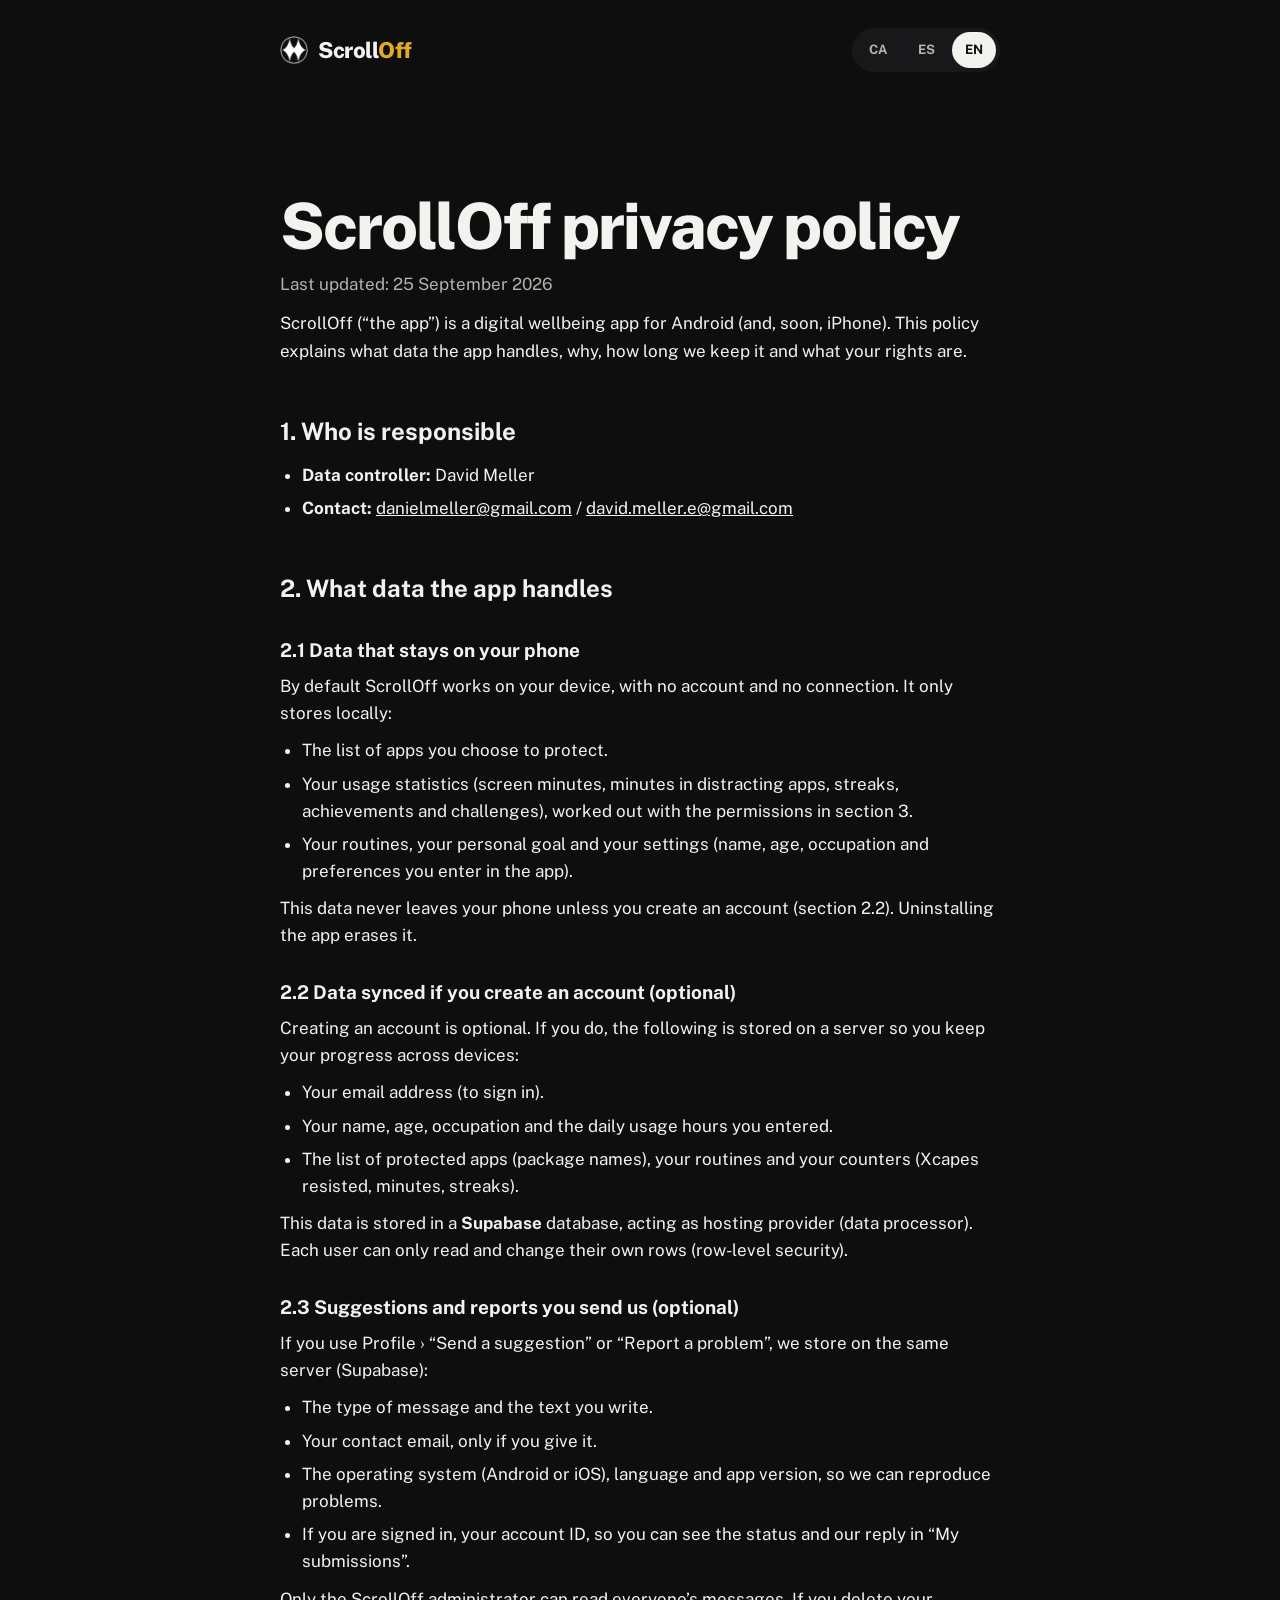
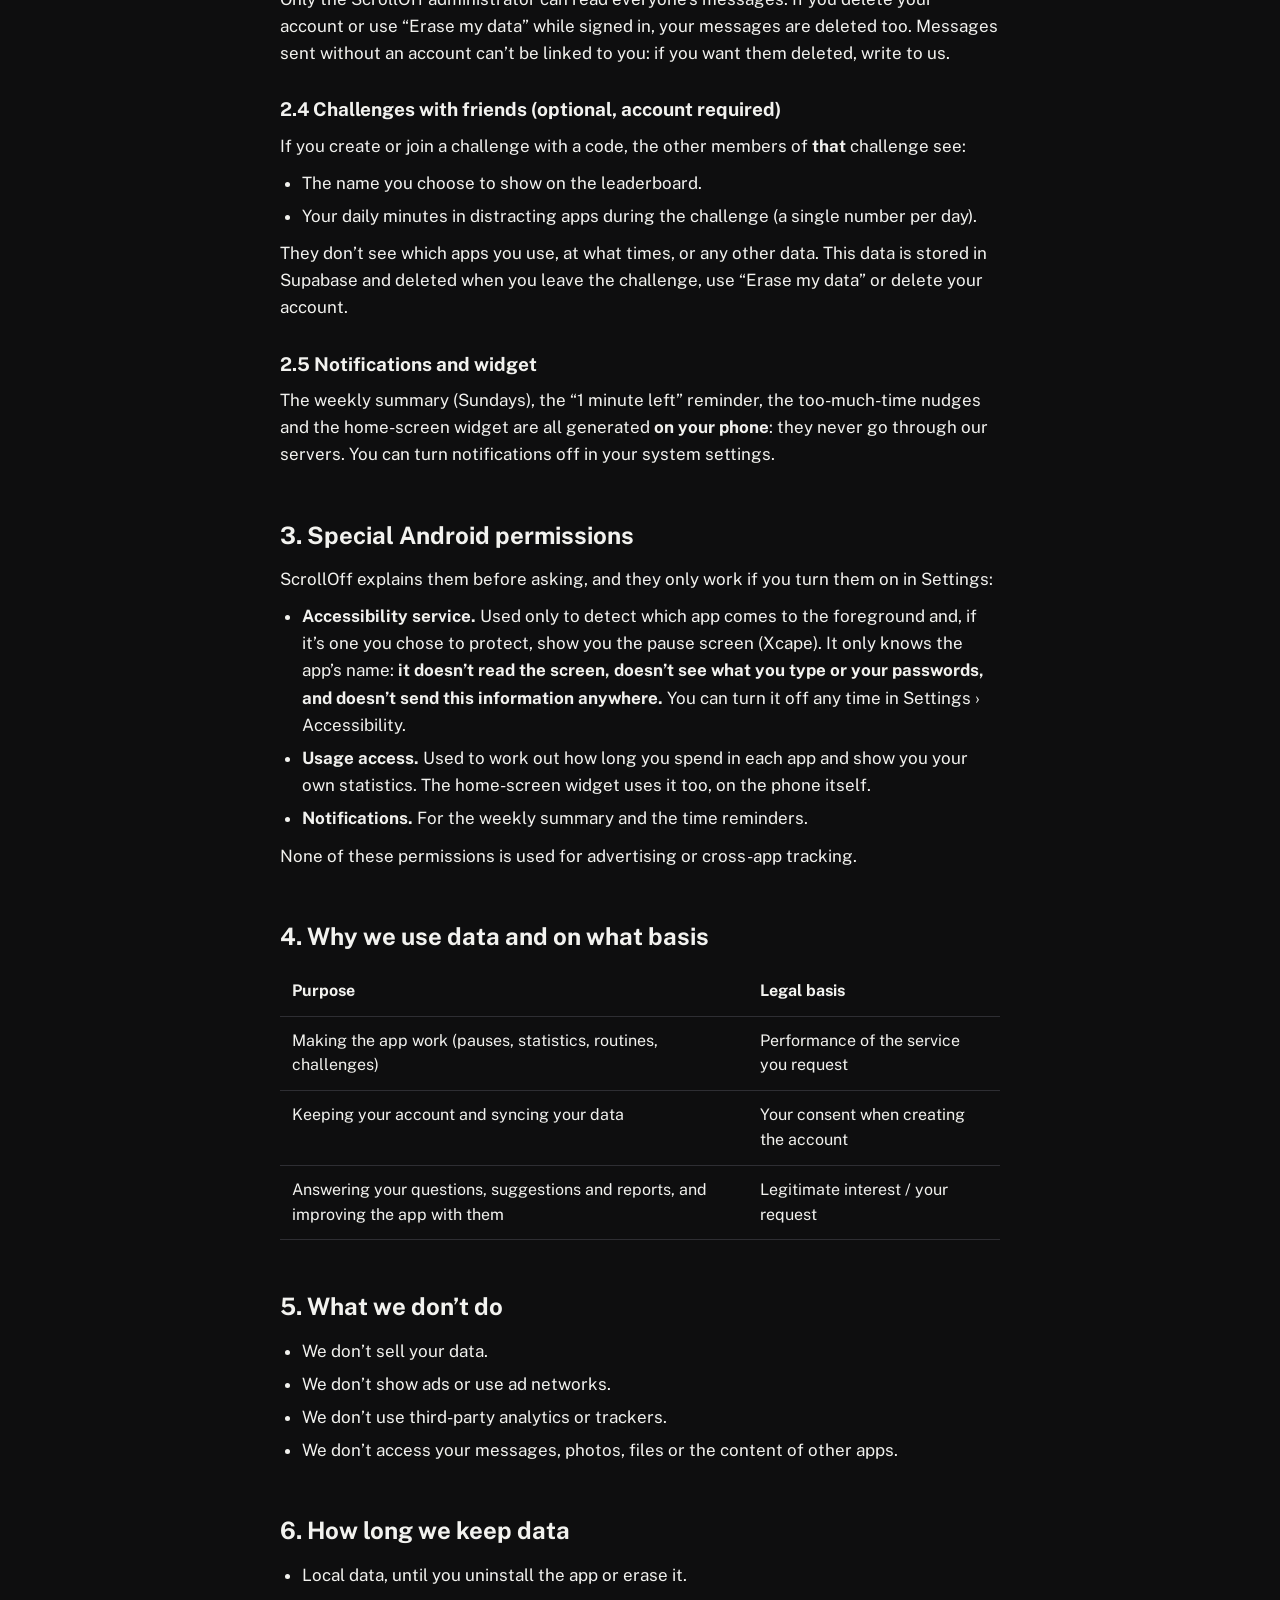
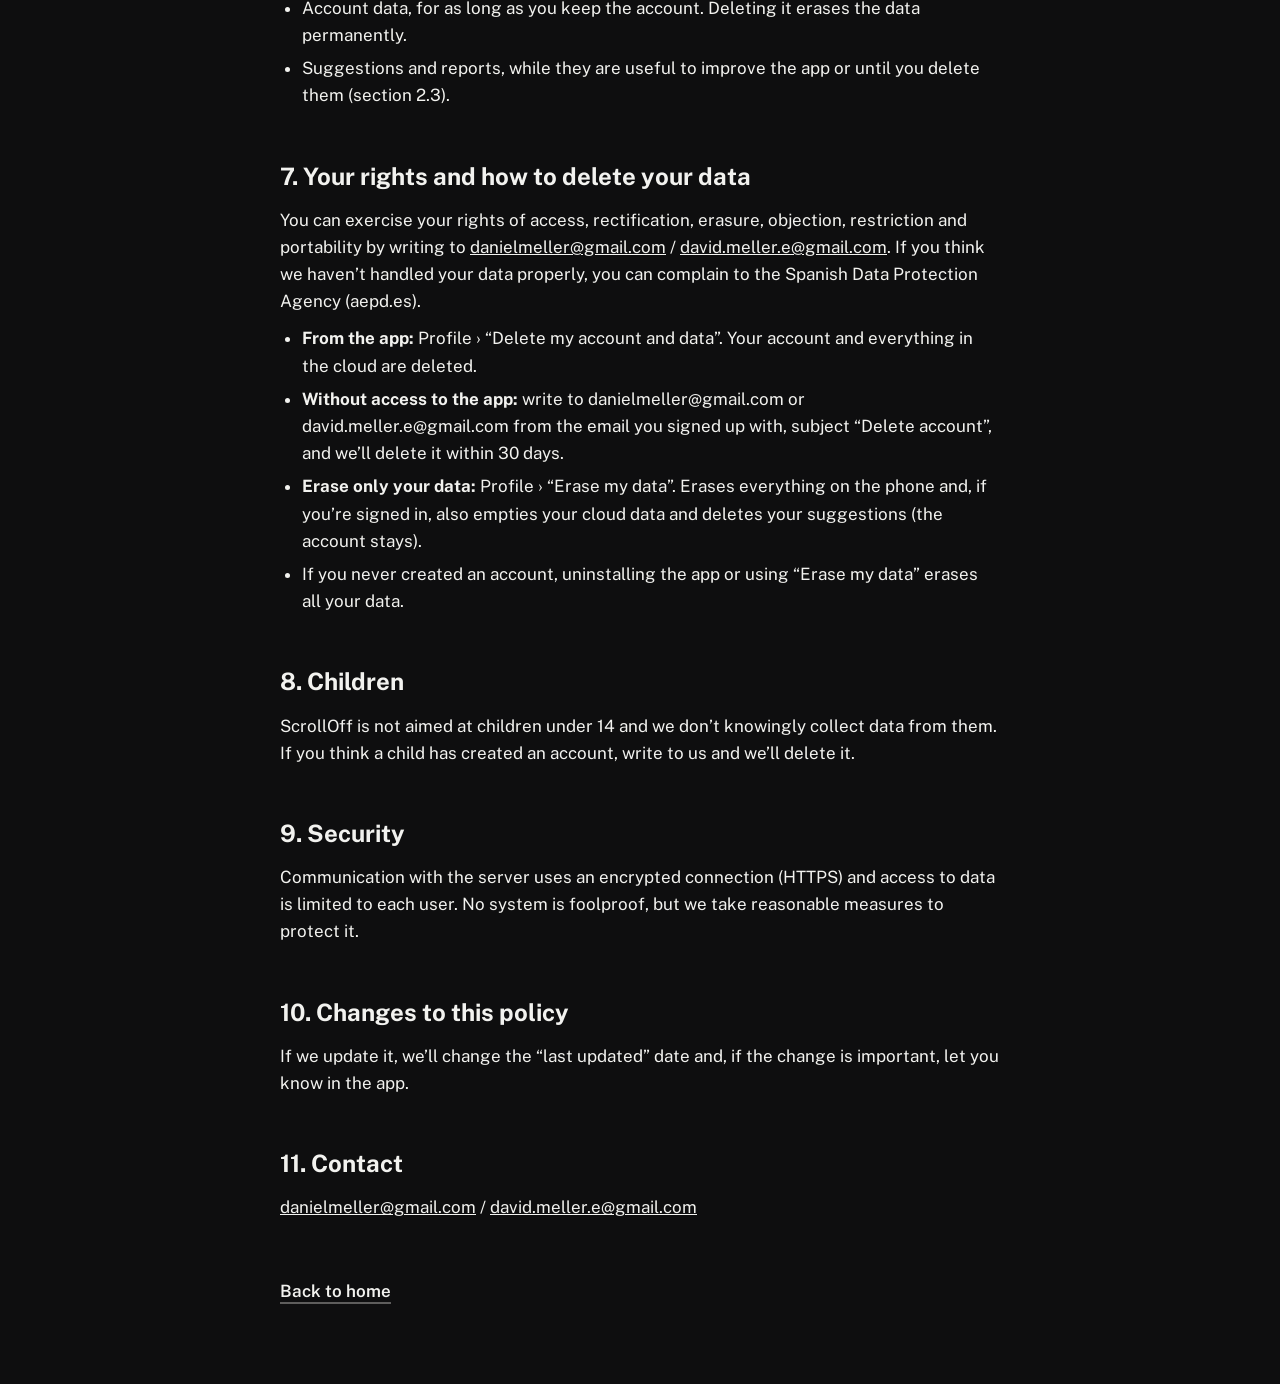
==== commit fa1aa52b: "Add second contact email, WebP images, reduced-motion video Co-Authored-By: Claude Opus 5.5 <noreply" ====
--- a/privacitat.html
+++ b/privacitat.html
@@ -30,7 +30,7 @@
 <p class="updated">Darrera actualització: 25 de setembre de 2026</p>
 <p>ScrollOff («l’app») és una aplicació de benestar digital per a Android (i, aviat, per a iPhone). Aquesta política explica quines dades tracta l’app, per a què, quant de temps les guardem i quins drets tens.</p>
 <h2>1. Qui n’és el responsable</h2>
-<ul><li><b>Responsable del tractament:</b> David Meller</li><li><b>Contacte:</b> <a href="mailto:danielmeller@gmail.com">danielmeller@gmail.com</a></li></ul>
+<ul><li><b>Responsable del tractament:</b> David Meller</li><li><b>Contacte:</b> <a href="mailto:danielmeller@gmail.com">danielmeller@gmail.com</a> / <a href="mailto:david.meller.e@gmail.com">david.meller.e@gmail.com</a></li></ul>
 <h2>2. Quines dades tracta l’app</h2>
 <h3>2.1 Dades que es queden al teu mòbil</h3>
 <p>Per defecte ScrollOff funciona al teu dispositiu, sense compte i sense connexió. Només guarda a l’emmagatzematge local:</p>
@@ -61,8 +61,8 @@
 <h2>6. Quant de temps guardem les dades</h2>
 <ul><li>Les dades locals, fins que desinstal·lis l’app o les esborris.</li><li>Les dades del compte, mentre el mantinguis. Quan l’elimines s’esborren definitivament.</li><li>Els suggeriments i informes, mentre siguin útils per millorar l’app o fins que els esborris (apartat 2.3).</li></ul>
 <h2>7. Els teus drets i com esborrar les teves dades</h2>
-<p>Pots exercir els drets d’accés, rectificació, supressió, oposició, limitació i portabilitat escrivint a <a href="mailto:danielmeller@gmail.com">danielmeller@gmail.com</a>. Si consideres que no hem tractat bé les teves dades, pots reclamar a l’Agència Espanyola de Protecció de Dades (aepd.es).</p>
-<ul><li><b>Des de l’app:</b> Perfil › «Elimina el meu compte i les meves dades». S’esborren el compte i tot el que hi ha al núvol.</li><li><b>Sense accés a l’app:</b> escriu a danielmeller@gmail.com des del correu amb què et vas registrar, amb l’assumpte «Eliminar compte», i l’esborrarem en un màxim de 30 dies.</li><li><b>Esborrar només les dades:</b> Perfil › «Esborra les meves dades». Esborra tot el que hi ha al mòbil i, si tens la sessió iniciada, també buida les dades del núvol i esborra els teus suggeriments (el compte es manté).</li><li>Si no vas crear mai un compte, desinstal·lar l’app o fer servir «Esborra les meves dades» esborra totes les teves dades.</li></ul>
+<p>Pots exercir els drets d’accés, rectificació, supressió, oposició, limitació i portabilitat escrivint a <a href="mailto:danielmeller@gmail.com">danielmeller@gmail.com</a> / <a href="mailto:david.meller.e@gmail.com">david.meller.e@gmail.com</a>. Si consideres que no hem tractat bé les teves dades, pots reclamar a l’Agència Espanyola de Protecció de Dades (aepd.es).</p>
+<ul><li><b>Des de l’app:</b> Perfil › «Elimina el meu compte i les meves dades». S’esborren el compte i tot el que hi ha al núvol.</li><li><b>Sense accés a l’app:</b> escriu a danielmeller@gmail.com o david.meller.e@gmail.com des del correu amb què et vas registrar, amb l’assumpte «Eliminar compte», i l’esborrarem en un màxim de 30 dies.</li><li><b>Esborrar només les dades:</b> Perfil › «Esborra les meves dades». Esborra tot el que hi ha al mòbil i, si tens la sessió iniciada, també buida les dades del núvol i esborra els teus suggeriments (el compte es manté).</li><li>Si no vas crear mai un compte, desinstal·lar l’app o fer servir «Esborra les meves dades» esborra totes les teves dades.</li></ul>
 <h2>8. Menors d’edat</h2>
 <p>ScrollOff no està adreçada a menors de 14 anys i no recollim intencionadament dades de menors d’aquesta edat. Si creus que un menor ha creat un compte, escriu-nos i l’eliminarem.</p>
 <h2>9. Seguretat</h2>
@@ -70,7 +70,7 @@
 <h2>10. Canvis en aquesta política</h2>
 <p>Si l’actualitzem, canviarem la data de «darrera actualització» i, si el canvi és important, t’avisarem a l’app.</p>
 <h2>11. Contacte</h2>
-<p><a href="mailto:danielmeller@gmail.com">danielmeller@gmail.com</a></p>
+<p><a href="mailto:danielmeller@gmail.com">danielmeller@gmail.com</a> / <a href="mailto:david.meller.e@gmail.com">david.meller.e@gmail.com</a></p>
 </article>
 
 <article class="policy" data-for="es" lang="es">
@@ -78,7 +78,7 @@
 <p class="updated">Última actualización: 25 de septiembre de 2026</p>
 <p>ScrollOff («la app») es una aplicación de bienestar digital para Android (y, pronto, para iPhone). Esta política explica qué datos trata la app, para qué, cuánto tiempo los conservamos y qué derechos tienes.</p>
 <h2>1. Quién es el responsable</h2>
-<ul><li><b>Responsable del tratamiento:</b> David Meller</li><li><b>Contacto:</b> <a href="mailto:danielmeller@gmail.com">danielmeller@gmail.com</a></li></ul>
+<ul><li><b>Responsable del tratamiento:</b> David Meller</li><li><b>Contacto:</b> <a href="mailto:danielmeller@gmail.com">danielmeller@gmail.com</a> / <a href="mailto:david.meller.e@gmail.com">david.meller.e@gmail.com</a></li></ul>
 <h2>2. Qué datos trata la app</h2>
 <h3>2.1 Datos que se quedan en tu móvil</h3>
 <p>Por defecto ScrollOff funciona en tu dispositivo, sin cuenta y sin conexión. Guarda solo en el almacenamiento local:</p>
@@ -109,8 +109,8 @@
 <h2>6. Cuánto tiempo conservamos los datos</h2>
 <ul><li>Los datos locales, hasta que desinstales la app o los borres.</li><li>Los datos de tu cuenta, mientras la mantengas. Al eliminarla se borran de forma definitiva.</li><li>Las sugerencias y reportes, mientras sean útiles para mejorar la app o hasta que los borres (apartado 2.3).</li></ul>
 <h2>7. Tus derechos y cómo eliminar tus datos</h2>
-<p>Puedes ejercer tus derechos de acceso, rectificación, supresión, oposición, limitación y portabilidad escribiendo a <a href="mailto:danielmeller@gmail.com">danielmeller@gmail.com</a>. Si consideras que no hemos tratado tus datos correctamente, puedes reclamar ante la Agencia Española de Protección de Datos (aepd.es).</p>
-<ul><li><b>Desde la app:</b> Perfil › «Eliminar mi cuenta y mis datos». Se borran tu cuenta y todo lo guardado en la nube.</li><li><b>Sin acceso a la app:</b> escribe a danielmeller@gmail.com desde el correo con el que te registraste, con el asunto «Eliminar cuenta», y la borraremos en un máximo de 30 días.</li><li><b>Borrar solo tus datos:</b> Perfil › «Borrar mis datos». Borra todo lo guardado en el móvil y, si tienes sesión iniciada, también vacía tus datos en la nube y borra tus sugerencias (la cuenta se mantiene).</li><li>Si nunca creaste una cuenta, desinstalar la app o usar «Borrar mis datos» borra todos tus datos.</li></ul>
+<p>Puedes ejercer tus derechos de acceso, rectificación, supresión, oposición, limitación y portabilidad escribiendo a <a href="mailto:danielmeller@gmail.com">danielmeller@gmail.com</a> / <a href="mailto:david.meller.e@gmail.com">david.meller.e@gmail.com</a>. Si consideras que no hemos tratado tus datos correctamente, puedes reclamar ante la Agencia Española de Protección de Datos (aepd.es).</p>
+<ul><li><b>Desde la app:</b> Perfil › «Eliminar mi cuenta y mis datos». Se borran tu cuenta y todo lo guardado en la nube.</li><li><b>Sin acceso a la app:</b> escribe a danielmeller@gmail.com o david.meller.e@gmail.com desde el correo con el que te registraste, con el asunto «Eliminar cuenta», y la borraremos en un máximo de 30 días.</li><li><b>Borrar solo tus datos:</b> Perfil › «Borrar mis datos». Borra todo lo guardado en el móvil y, si tienes sesión iniciada, también vacía tus datos en la nube y borra tus sugerencias (la cuenta se mantiene).</li><li>Si nunca creaste una cuenta, desinstalar la app o usar «Borrar mis datos» borra todos tus datos.</li></ul>
 <h2>8. Menores de edad</h2>
 <p>ScrollOff no está dirigida a menores de 14 años y no recopilamos intencionadamente datos de menores de esa edad. Si crees que un menor ha creado una cuenta, escríbenos y la eliminaremos.</p>
 <h2>9. Seguridad</h2>
@@ -118,7 +118,7 @@
 <h2>10. Cambios en esta política</h2>
 <p>Si la actualizamos, cambiaremos la fecha de «última actualización» y, si el cambio es importante, te avisaremos en la app.</p>
 <h2>11. Contacto</h2>
-<p><a href="mailto:danielmeller@gmail.com">danielmeller@gmail.com</a></p>
+<p><a href="mailto:danielmeller@gmail.com">danielmeller@gmail.com</a> / <a href="mailto:david.meller.e@gmail.com">david.meller.e@gmail.com</a></p>
 </article>
 
 <article class="policy" data-for="en" lang="en">
@@ -126,7 +126,7 @@
 <p class="updated">Last updated: 25 September 2026</p>
 <p>ScrollOff (“the app”) is a digital wellbeing app for Android (and, soon, iPhone). This policy explains what data the app handles, why, how long we keep it and what your rights are.</p>
 <h2>1. Who is responsible</h2>
-<ul><li><b>Data controller:</b> David Meller</li><li><b>Contact:</b> <a href="mailto:danielmeller@gmail.com">danielmeller@gmail.com</a></li></ul>
+<ul><li><b>Data controller:</b> David Meller</li><li><b>Contact:</b> <a href="mailto:danielmeller@gmail.com">danielmeller@gmail.com</a> / <a href="mailto:david.meller.e@gmail.com">david.meller.e@gmail.com</a></li></ul>
 <h2>2. What data the app handles</h2>
 <h3>2.1 Data that stays on your phone</h3>
 <p>By default ScrollOff works on your device, with no account and no connection. It only stores locally:</p>
@@ -157,8 +157,8 @@
 <h2>6. How long we keep data</h2>
 <ul><li>Local data, until you uninstall the app or erase it.</li><li>Account data, for as long as you keep the account. Deleting it erases the data permanently.</li><li>Suggestions and reports, while they are useful to improve the app or until you delete them (section 2.3).</li></ul>
 <h2>7. Your rights and how to delete your data</h2>
-<p>You can exercise your rights of access, rectification, erasure, objection, restriction and portability by writing to <a href="mailto:danielmeller@gmail.com">danielmeller@gmail.com</a>. If you think we haven’t handled your data properly, you can complain to the Spanish Data Protection Agency (aepd.es).</p>
-<ul><li><b>From the app:</b> Profile › “Delete my account and data”. Your account and everything in the cloud are deleted.</li><li><b>Without access to the app:</b> write to danielmeller@gmail.com from the email you signed up with, subject “Delete account”, and we’ll delete it within 30 days.</li><li><b>Erase only your data:</b> Profile › “Erase my data”. Erases everything on the phone and, if you’re signed in, also empties your cloud data and deletes your suggestions (the account stays).</li><li>If you never created an account, uninstalling the app or using “Erase my data” erases all your data.</li></ul>
+<p>You can exercise your rights of access, rectification, erasure, objection, restriction and portability by writing to <a href="mailto:danielmeller@gmail.com">danielmeller@gmail.com</a> / <a href="mailto:david.meller.e@gmail.com">david.meller.e@gmail.com</a>. If you think we haven’t handled your data properly, you can complain to the Spanish Data Protection Agency (aepd.es).</p>
+<ul><li><b>From the app:</b> Profile › “Delete my account and data”. Your account and everything in the cloud are deleted.</li><li><b>Without access to the app:</b> write to danielmeller@gmail.com or david.meller.e@gmail.com from the email you signed up with, subject “Delete account”, and we’ll delete it within 30 days.</li><li><b>Erase only your data:</b> Profile › “Erase my data”. Erases everything on the phone and, if you’re signed in, also empties your cloud data and deletes your suggestions (the account stays).</li><li>If you never created an account, uninstalling the app or using “Erase my data” erases all your data.</li></ul>
 <h2>8. Children</h2>
 <p>ScrollOff is not aimed at children under 14 and we don’t knowingly collect data from them. If you think a child has created an account, write to us and we’ll delete it.</p>
 <h2>9. Security</h2>
@@ -166,7 +166,7 @@
 <h2>10. Changes to this policy</h2>
 <p>If we update it, we’ll change the “last updated” date and, if the change is important, let you know in the app.</p>
 <h2>11. Contact</h2>
-<p><a href="mailto:danielmeller@gmail.com">danielmeller@gmail.com</a></p>
+<p><a href="mailto:danielmeller@gmail.com">danielmeller@gmail.com</a> / <a href="mailto:david.meller.e@gmail.com">david.meller.e@gmail.com</a></p>
 </article>
 
 <a class="text-link back" href="index.html" data-i18n="privacy.back">Tornar a l’inici</a>
--- a/styles.css
+++ b/styles.css
@@ -347,7 +347,8 @@
 .t-time { grid-column: 8 / span 2; font-size: 17px; color: var(--muted); }
 .clock { color: var(--ink); font-weight: 700; font-variant-numeric: tabular-nums; }
 .t-mail { grid-column: 10 / span 3; font-size: 17px; color: var(--muted); }
-.t-mail a { font-size: 22px; color: var(--ink); font-weight: 600; word-break: break-all; }
+.t-mail a { display: block; font-size: 18px; color: var(--ink); font-weight: 600; overflow-wrap: anywhere; }
+.t-mail a + a { margin-top: 6px; }
 .t-word { grid-column: 1 / span 8; min-height: 320px; background: var(--ink); color: var(--bg); flex-direction: row; justify-content: center; align-items: center; font-size: 9vw; font-weight: 900; letter-spacing: -0.05em; line-height: 1; }
 .t-word b { color: var(--accent-deep); }
 .t-invite { grid-column: 9 / span 4; min-height: 320px; background: var(--accent); color: var(--on-accent); text-decoration: none; font-size: var(--s3); font-weight: 800; letter-spacing: -0.02em; }
@@ -411,6 +412,8 @@
   .t-word { grid-column: 1 / -1; min-height: 160px; font-size: 16vw; order: -2; }
   .t-invite { grid-column: 1 / -1; min-height: 140px; order: -1; }
   .t-nav { grid-column: 1; } .t-mail { grid-column: 2; }
+  .t-mail a { font-size: 15px; overflow-wrap: normal; }
+  .t-mail:has(a + a) { grid-column: 1 / -1; min-height: 0; }
   .t-time { grid-column: 1; } .t-statement { grid-column: 2; font-size: 17px; }
   .credits { grid-column: 1 / -1; }
   .tile { min-height: 160px; padding: 20px; }
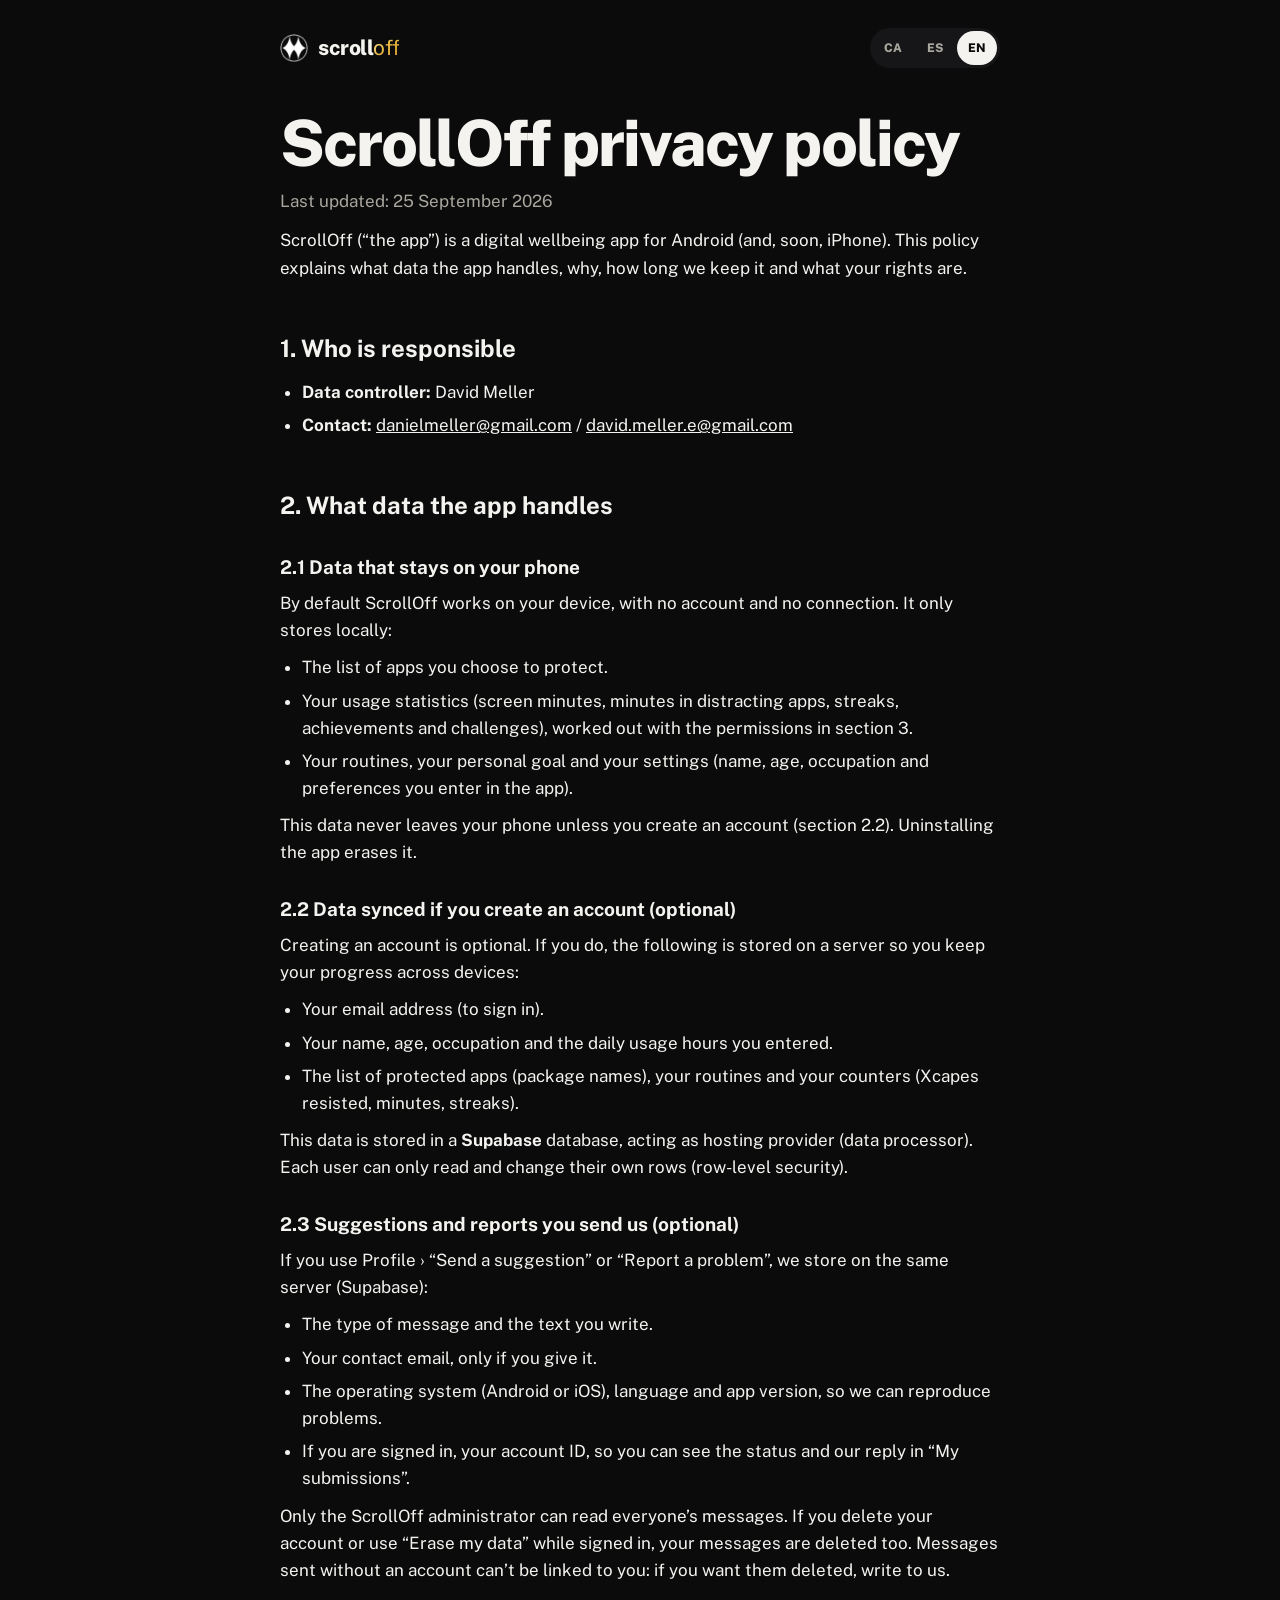
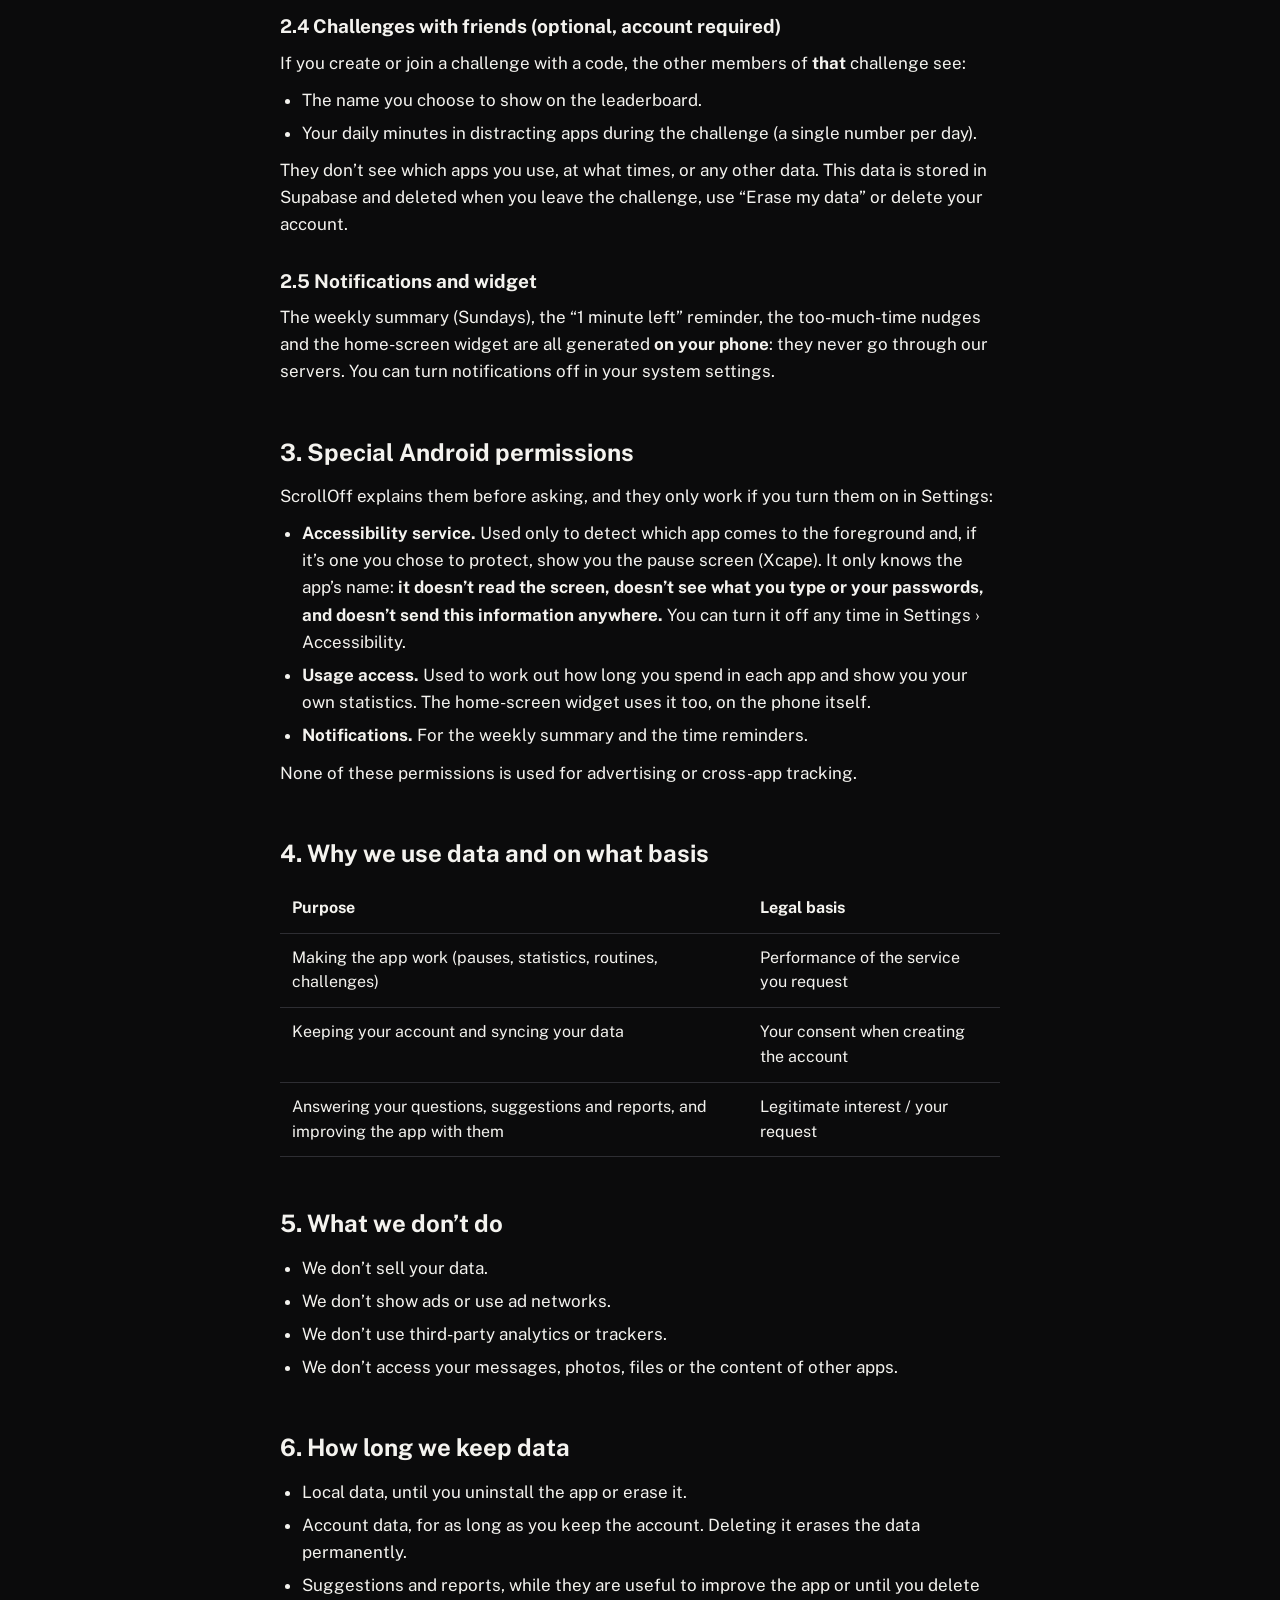
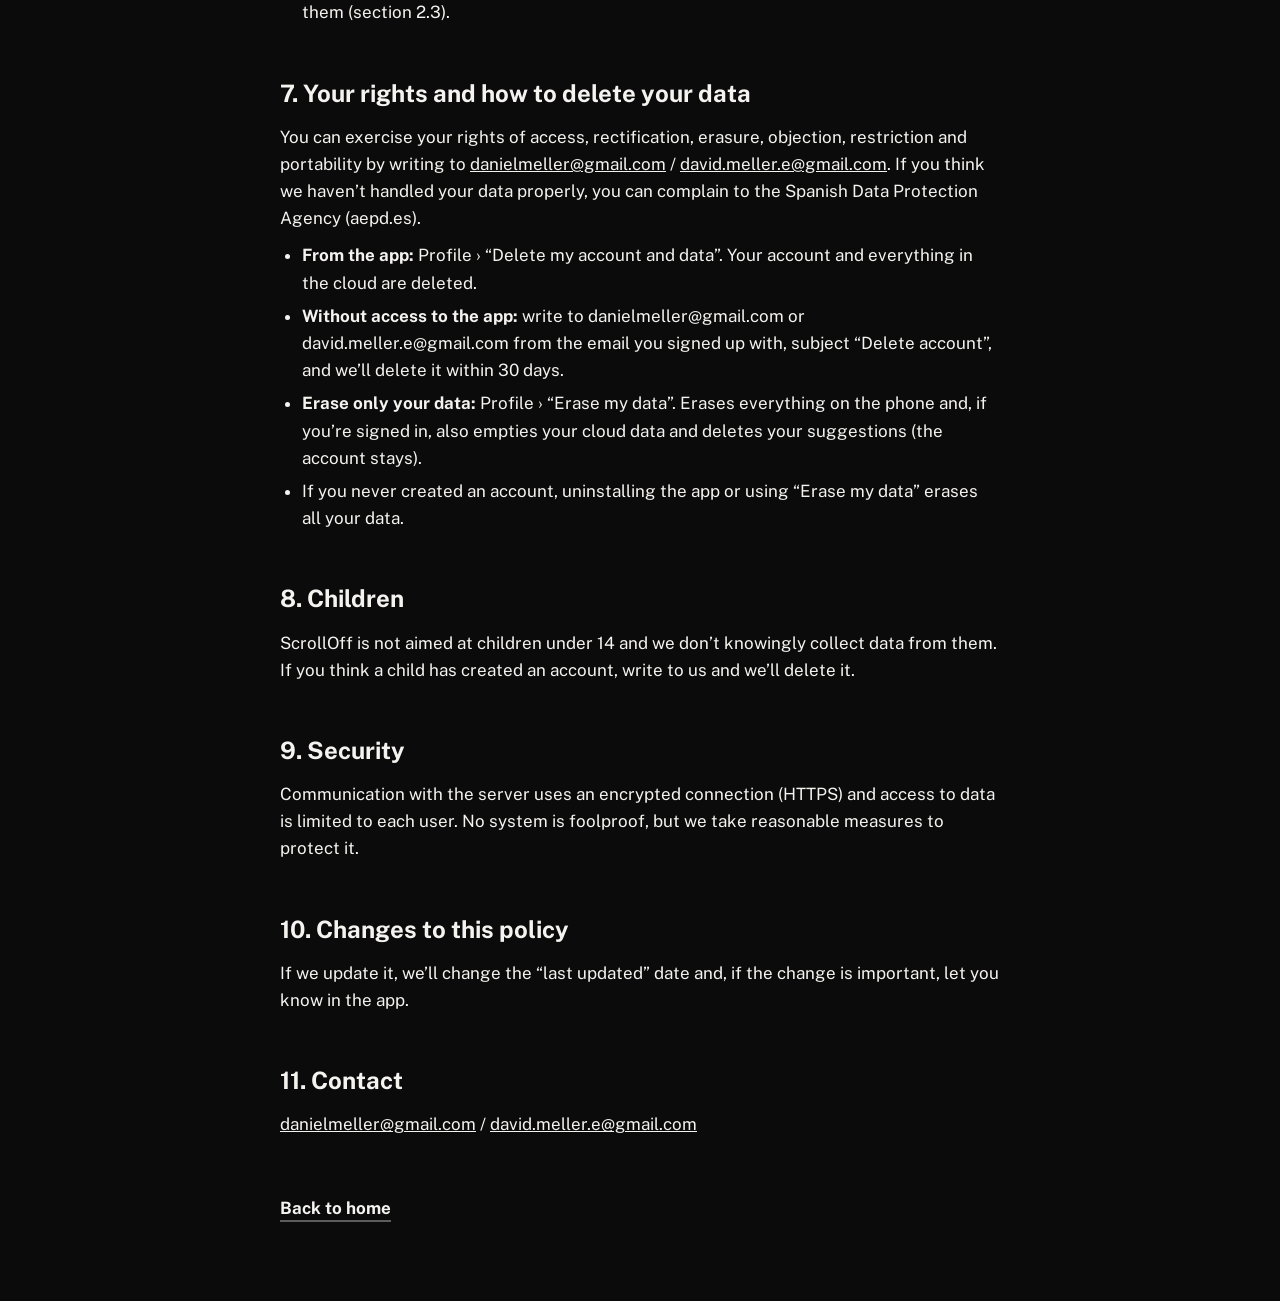
==== commit bb72e9cd: "Brand: "off" in regular weight, privacy page wordmark lowercase Co-Authored-By: Claude Opus 5.5 <nor" ====
--- a/privacitat.html
+++ b/privacitat.html
@@ -15,7 +15,7 @@
 </head>
 <body>
 <header class="top legal-top">
-  <a class="wordmark" href="index.html" aria-label="ScrollOff"><img src="img/mark.png" alt="" width="28" height="28"><span>Scroll<b>Off</b></span></a>
+  <a class="wordmark" href="index.html" aria-label="scrolloff"><img src="img/mark.png" alt="" width="28" height="28"><span>scroll<b>off</b></span></a>
   <div class="langs" role="group" aria-label="Idioma / Language" style="margin-left:auto">
     <button type="button" data-lang="ca" aria-pressed="true">CA</button>
     <button type="button" data-lang="es" aria-pressed="false">ES</button>
--- a/styles.css
+++ b/styles.css
@@ -1,165 +1,201 @@
-/* ScrollOff — web. Colors i lletra de la marca: gairebé negre, Public Sans, daurat. */
+/* ScrollOff — web. Gairebé negre, Public Sans i daurat. Moviment amb GSAP (app.js). */
 :root {
-  --bg: #0E0E0F;
-  --surface: #18181A;
-  --surface-2: #222225;
-  --ink: #F2F2EF;
-  --muted: #B5B2A9;
+  --bg: #0B0B0C;
+  --surface: #161618;
+  --surface-2: #202023;
+  --line: #2A2A2E;
+  --ink: #F4F3EF;
+  --muted: #A9A69D;
   --accent: #E0AC26;
-  --on-accent: #0E0E0F;
-  --accent-deep: #C89515;
+  --gold-grad: linear-gradient(135deg, #FFEDB3 0%, #EDBE45 45%, #C98F26 100%);
+  --on-accent: #0B0B0C;
+  --accent-deep: #B88A12;
 
   --font: 'Public Sans', Arial, sans-serif;
-  /* Cinc mides: enorme, gran, mitjana, cos, petita */
-  --s1: clamp(120px, 19vw, 320px);
-  --s2: clamp(40px, 5.6vw, 92px);
-  --s3: clamp(30px, 3.4vw, 54px);
+  --s1: clamp(64px, 11vw, 196px);
+  --s2: clamp(44px, 6.4vw, 112px);
+  --s3: clamp(28px, 3.2vw, 52px);
   --s4: 17px;
   --s5: 13px;
-
-  --margin: clamp(20px, 3vw, 40px);
-  --axis: 27vw;           /* l'alineació de la columna, inici de la columna 4 */
-  --radius: 24px;         /* un sol radi per als panells */
-  --gap-section: clamp(120px, 14vw, 220px);
-
+  --margin: clamp(20px, 4vw, 64px);
+  --radius: 28px;
+  --gap-section: clamp(120px, 16vw, 260px);
   --ease-out: cubic-bezier(.16, 1, .3, 1);
   --ease-spring: cubic-bezier(.34, 1.56, .64, 1);
 }
 
 *, *::before, *::after { box-sizing: border-box; }
-html { -webkit-text-size-adjust: 100%; scroll-behavior: smooth; }
-body {
-  margin: 0;
-  background: var(--bg);
-  color: var(--ink);
-  font-family: var(--font);
-  font-size: var(--s4);
-  line-height: 1.55;
-  -webkit-font-smoothing: antialiased;
-}
+html { -webkit-text-size-adjust: 100%; overflow-x: clip; }
+html:not(.lenis) { scroll-behavior: smooth; }
+html.lenis, html.lenis body { height: auto; }
+.lenis.lenis-smooth { scroll-behavior: auto !important; }
+body { margin: 0; background: var(--bg); color: var(--ink); font-family: var(--font); font-size: var(--s4); line-height: 1.55; -webkit-font-smoothing: antialiased; overflow-x: hidden; }
 img { display: block; max-width: 100%; }
 h1, h2, h3, p, ul, ol { margin: 0; }
 ul, ol { padding: 0; list-style: none; }
 a { color: inherit; }
 button, input { font: inherit; color: inherit; }
 button { cursor: pointer; }
-:focus-visible { outline: 3px solid var(--accent); outline-offset: 3px; border-radius: 4px; }
+:focus-visible { outline: 3px solid var(--accent); outline-offset: 3px; border-radius: 6px; }
 ::selection { background: var(--accent); color: var(--on-accent); }
 [hidden] { display: none !important; }
 .sr-only { position: absolute; width: 1px; height: 1px; overflow: hidden; clip: rect(0 0 0 0); white-space: nowrap; }
-.skip { position: absolute; left: -999px; top: 8px; background: var(--accent); color: var(--on-accent); padding: 10px 16px; border-radius: 999px; z-index: 10; }
+.skip { position: absolute; left: -999px; top: 8px; background: var(--gold-grad); color: var(--on-accent); padding: 10px 16px; border-radius: 999px; z-index: 50; }
 .skip:focus { left: 8px; }
 
-.h2 { font-size: var(--s2); font-weight: 800; line-height: 1.02; letter-spacing: -0.03em; }
-.h3 { font-size: var(--s3); font-weight: 700; line-height: 1.2; letter-spacing: -0.01em; }
-
-/* Botons: una sola forma, píndola */
+/* Paraules partides per animar-les (app.js) */
+.w { display: inline-block; overflow: hidden; vertical-align: top; padding-bottom: .08em; margin-bottom: -.08em; }
+.wi { display: inline-block; will-change: transform; }
+
+.kicker { font-size: 15px; font-weight: 700; letter-spacing: .02em; background: var(--gold-grad); -webkit-background-clip: text; background-clip: text; -webkit-text-fill-color: transparent; color: transparent; margin-bottom: 18px; }
+.h2 { font-size: var(--s2); font-weight: 800; line-height: .98; letter-spacing: -0.045em; }
+
+/* Botons */
 .btn {
   display: inline-flex; align-items: center; justify-content: center; gap: 8px;
-  min-height: 52px; padding: 0 26px; border-radius: 999px; border: 0;
-  background: var(--accent); color: var(--on-accent);
-  font-weight: 700; font-size: 17px; text-decoration: none;
-  transition: transform .25s var(--ease-spring), background-color .2s;
-}
-.btn:hover { background: #EBBA38; transform: translateY(-2px); }
-.btn:active { transform: scale(.96); }
+  min-height: 54px; padding: 0 28px; border-radius: 999px; border: 0;
+  background: var(--gold-grad); color: var(--on-accent); font-weight: 800; font-size: 17px; text-decoration: none;
+  transition: background-color .2s, scale .25s var(--ease-spring);
+}
+.btn:hover { background: #EDBB37; }
+.btn:active { scale: .96; }
+.btn-sm { min-height: 40px; padding: 0 18px; font-size: 15px; }
 .btn-dark { background: var(--bg); color: var(--ink); width: 100%; }
 .btn-dark:hover { background: #26262A; }
-.text-link {
-  background: none; border: 0; padding: 0; font-weight: 600; text-decoration: underline;
-  text-underline-offset: 5px; text-decoration-thickness: 2px; text-decoration-color: rgba(243,241,234,.35);
-  transition: text-decoration-color .2s, color .2s;
-}
-.text-link:hover { text-decoration-color: var(--accent); color: #fff; }
-
-/* Capçalera */
+.btn[disabled] { opacity: .6; cursor: progress; }
+.text-link { background: none; border: 0; padding: 0; font-weight: 700; text-decoration: underline; text-underline-offset: 6px; text-decoration-thickness: 2px; text-decoration-color: rgba(244,243,239,.35); transition: text-decoration-color .2s; }
+.text-link:hover { text-decoration-color: var(--accent); }
+
+/* Barra de progrés i capçalera */
+.progress { position: fixed; inset: 0 0 auto 0; height: 3px; z-index: 40; pointer-events: none; }
+.progress span { display: block; height: 100%; background: var(--gold-grad); transform: scaleX(0); transform-origin: 0 50%; }
 .top {
-  position: absolute; inset: 0 0 auto 0; z-index: 5;
-  display: flex; align-items: center; gap: 28px;
-  padding: 28px var(--margin) 0 var(--axis);
-}
-.wordmark { display: flex; align-items: center; gap: 10px; text-decoration: none; font-weight: 800; font-size: 22px; letter-spacing: -0.02em; }
+  position: fixed; inset: 0 0 auto 0; z-index: 30; display: flex; align-items: center; gap: 20px;
+  padding: 16px var(--margin); transition: background-color .4s, padding .4s, border-color .4s; border-bottom: 1px solid transparent;
+}
+.top.scrolled { background: rgba(11,11,12,.72); backdrop-filter: saturate(160%) blur(18px); -webkit-backdrop-filter: saturate(160%) blur(18px); padding-block: 10px; border-color: rgba(255,255,255,.06); }
+.wordmark { display: flex; align-items: center; gap: 10px; text-decoration: none; font-weight: 800; font-size: 21px; letter-spacing: -0.02em; }
 .wordmark img { filter: brightness(0) invert(1); }
-.wordmark b { color: var(--accent); font-weight: 800; }
-.top-links { display: flex; gap: 24px; margin-left: auto; font-size: 17px; }
+.wordmark b { background: var(--gold-grad); -webkit-background-clip: text; background-clip: text; -webkit-text-fill-color: transparent; color: transparent; font-weight: 400; }
+.top-links { display: flex; gap: 26px; margin-left: auto; font-size: 15px; font-weight: 600; }
 .top-links a { text-decoration: none; color: var(--muted); transition: color .2s; }
 .top-links a:hover { color: var(--ink); }
-.langs { display: flex; gap: 4px; background: var(--surface); padding: 4px; border-radius: 999px; }
-.langs button {
-  border: 0; background: none; color: var(--muted); font-size: 13px; font-weight: 700;
-  min-width: 44px; min-height: 36px; border-radius: 999px; transition: background-color .25s, color .25s, transform .2s;
-}
+.langs { display: flex; gap: 2px; background: var(--surface); padding: 3px; border-radius: 999px; }
+.langs button { border: 0; background: none; color: var(--muted); font-size: 12px; font-weight: 800; min-width: 40px; min-height: 34px; border-radius: 999px; transition: background-color .25s, color .25s; }
 .langs button:hover { color: var(--ink); }
-.langs button:active { transform: scale(.92); }
 .langs button[aria-pressed="true"] { background: var(--ink); color: var(--bg); }
 
-/* Hero: tot penja d'una alineació al 27 % */
-.hero { position: relative; min-height: 100svh; padding: 0 var(--margin) 0 var(--axis); overflow: hidden; display: grid; grid-template-columns: minmax(0, 1fr) 420px; gap: 48px; align-items: center; }
-.hero-col { padding-top: 12svh; max-width: 600px; }
-.hero-title { font-size: var(--s2); font-weight: 800; line-height: 1.06; letter-spacing: -0.035em; }
-.hero-title .line { display: block; }
-.hero-p { margin-top: 20px; color: var(--muted); font-size: 22px; line-height: 1.45; max-width: 34ch; }
-.hero-actions { margin-top: 28px; display: flex; align-items: center; gap: 24px; flex-wrap: wrap; }
-
-/* La demo de l'Xcape: un tros d'interfície real */
-.demo {
-  position: relative; align-self: end; width: 100%; margin-top: 14svh;
-  background: var(--surface); border-radius: 36px 36px 0 0; padding: 14px 18px 0;
-  translate: 0 var(--demo-y, 0);
-}
-.demo-status { display: flex; justify-content: space-between; align-items: center; padding: 4px 12px 14px; font-size: 13px; font-weight: 700; font-variant-numeric: tabular-nums; }
-.demo-dots { display: flex; gap: 4px; }
-.demo-dots i { width: 6px; height: 6px; border-radius: 50%; background: var(--muted); }
-.demo-screen { position: relative; min-height: 520px; }
-.app-row {
-  display: grid; grid-template-columns: 40px 1fr auto; grid-template-rows: auto auto; column-gap: 12px;
-  align-items: center; padding: 12px; border-radius: 16px; transition: background-color .2s;
-}
-.app-row:hover { background: var(--surface-2); }
-.app-icon { grid-row: span 2; width: 40px; height: 40px; border-radius: 11px; display: grid; place-items: center; font-size: 18px; font-weight: 800; }
-.app-tiktok { background: #2A2A2E; color: #fff; }
+/* ============ 0. Intro amb el logo (com la de l'app, però en gran) ============
+   1) es dibuixa el cercle, 2) entra la meitat esquerra del diamant, 3) la dreta,
+   4) el nom apareix en degradat d'esquerra a dreta, 5) tot puja com una persiana. */
+.intro { display: none; }
+.has-intro { overflow: hidden; }
+.has-intro .intro {
+  position: fixed; inset: 0; z-index: 100; display: grid; place-items: center; background: var(--bg);
+  animation: intro-curtain .75s cubic-bezier(.76, 0, .24, 1) 2.15s both;
+}
+.intro-lock { display: grid; justify-items: center; gap: clamp(20px, 3vw, 34px); animation: intro-out .6s cubic-bezier(.76, 0, .24, 1) 2.05s both; }
+.intro-mark { width: clamp(200px, 26vw, 320px); height: auto; overflow: visible; }
+.im-c { fill: none; stroke: #ECEBE6; stroke-width: 1.8; stroke-dasharray: 298; stroke-dashoffset: 298; transform: rotate(-90deg); transform-origin: 50px 50px; animation: im-draw .9s cubic-bezier(.65, 0, .35, 1) .1s forwards; }
+.im-l, .im-r { transform-box: fill-box; transform-origin: center; opacity: 0; }
+.im-l { animation: im-left .75s cubic-bezier(.16, 1, .3, 1) .7s forwards; }
+.im-r { animation: im-right .75s cubic-bezier(.16, 1, .3, 1) 1s forwards; }
+.intro-name {
+  font-size: clamp(48px, 6.5vw, 92px); font-weight: 900; letter-spacing: -0.05em; line-height: 1;
+  -webkit-mask-image: linear-gradient(90deg, #000 40%, transparent 60%); mask-image: linear-gradient(90deg, #000 40%, transparent 60%);
+  -webkit-mask-size: 300% 100%; mask-size: 300% 100%; -webkit-mask-position: 100% 0; mask-position: 100% 0;
+  animation: im-name .9s cubic-bezier(.33, 1, .68, 1) 1.3s forwards;
+}
+.intro-name b { background: var(--gold-grad); -webkit-background-clip: text; background-clip: text; -webkit-text-fill-color: transparent; color: transparent; font-weight: 400; }
+@keyframes im-draw { to { stroke-dashoffset: 0; } }
+@keyframes im-left { from { opacity: 0; transform: translateX(-18%) scale(.55); filter: blur(6px); } to { opacity: 1; transform: none; filter: none; } }
+@keyframes im-right { from { opacity: 0; transform: translateX(18%) scale(.55); filter: blur(6px); } to { opacity: 1; transform: none; filter: none; } }
+@keyframes im-name { from { -webkit-mask-position: 100% 0; mask-position: 100% 0; transform: translateY(12px); letter-spacing: 0; } to { -webkit-mask-position: 0 0; mask-position: 0 0; transform: none; letter-spacing: -0.05em; } }
+@keyframes intro-out { to { transform: translateY(-40px) scale(.96); opacity: 0; } }
+@keyframes intro-curtain { to { clip-path: inset(0 0 100% 0); visibility: hidden; } }
+.intro.skipped { animation: intro-skip .35s ease forwards !important; }
+@keyframes intro-skip { to { opacity: 0; visibility: hidden; } }
+
+/* ============ 1. Hero ============ */
+.hero { position: relative; min-height: 100svh; padding: 120px var(--margin) 80px; display: grid; grid-template-columns: minmax(0, 1.1fr) minmax(0, 1fr); align-items: center; gap: clamp(24px, 4vw, 64px); }
+.hero-copy { min-width: 0; position: relative; z-index: 3; }
+.hero-title { font-size: clamp(56px, 8.6vw, 172px); font-weight: 900; line-height: .9; letter-spacing: -0.055em; }
+.hero-p { margin-top: 28px; color: var(--muted); font-size: clamp(18px, 1.5vw, 22px); line-height: 1.5; max-width: 36ch; }
+.hero-actions { margin-top: 34px; display: flex; align-items: center; gap: 28px; flex-wrap: wrap; }
+.stage { position: relative; min-width: 0; display: grid; place-items: center; perspective: 1600px; min-height: 640px; }
+.floats { position: absolute; inset: 0; pointer-events: none; z-index: 2; }
+.float-n {
+  position: absolute; display: flex; align-items: center; gap: 12px; padding: 12px 16px 12px 12px; width: max-content; max-width: 300px;
+  background: rgba(32,32,35,.86); backdrop-filter: blur(12px); -webkit-backdrop-filter: blur(12px);
+  border: 1px solid rgba(255,255,255,.07); border-radius: 18px; font-size: 13px; line-height: 1.3; color: var(--ink);
+  box-shadow: 0 20px 40px rgba(0,0,0,.45);
+}
+.float-n b { display: block; font-size: 13px; }
+.float-n span span { color: var(--muted); }
+.fi { flex: none; width: 34px; height: 34px; border-radius: 10px; display: grid; place-items: center; }
+.f1 { top: 8%; left: 2%; }
+.f2 { top: 34%; right: 0; }
+.f3 { bottom: 24%; left: 0; }
+.f4 { bottom: 6%; right: 0%; }
+.scroll-cue { position: absolute; left: 50%; bottom: 26px; translate: -50% 0; display: grid; justify-items: center; gap: 10px; font-size: 12px; font-weight: 700; letter-spacing: .08em; text-transform: uppercase; color: var(--muted); text-decoration: none; }
+.scroll-cue i { width: 2px; height: 46px; background: linear-gradient(var(--accent), transparent); transform-origin: top; animation: cue 1.8s var(--ease-out) infinite; }
+@keyframes cue { 0% { transform: scaleY(0); } 60% { transform: scaleY(1); opacity: 1; } 100% { transform: scaleY(1); opacity: 0; } }
+
+/* El mòbil (només CSS, sense fotos) */
+.phone {
+  position: relative; width: 340px; aspect-ratio: 9 / 19; border-radius: 56px; padding: 11px;
+  background: linear-gradient(145deg, #2C2C30, #0F0F11 40%, #1C1C1F);
+  box-shadow: inset 0 0 0 1.5px #3A3A3F, 0 60px 90px -20px rgba(0,0,0,.75), 0 30px 40px -30px rgba(0,0,0,.8);
+  transform-style: preserve-3d;
+}
+.hero-phone { transform: rotateX(var(--rx, 8deg)) rotateY(var(--ry, -16deg)) rotateZ(2deg); }
+.phone-screen { position: relative; height: 100%; border-radius: 46px; overflow: hidden; background: #000; padding: 52px 14px 14px; }
+.island { position: absolute; top: 12px; left: 50%; translate: -50% 0; width: 104px; height: 30px; border-radius: 20px; background: #000; box-shadow: inset 0 0 0 1px #1A1A1C; z-index: 3; }
+.demo-status { position: absolute; top: 16px; left: 28px; right: 26px; display: flex; justify-content: space-between; align-items: center; font-size: 13px; font-weight: 800; font-variant-numeric: tabular-nums; z-index: 2; }
+.demo-dots { display: flex; gap: 3px; }
+.demo-dots i { width: 5px; height: 5px; border-radius: 50%; background: var(--ink); }
+.app-row { display: grid; grid-template-columns: 40px 1fr auto; grid-template-rows: auto auto; column-gap: 12px; align-items: center; padding: 10px 8px; border-radius: 16px; transition: background-color .2s; }
+.app-row:hover { background: var(--surface); }
+.app-icon { grid-row: span 2; width: 40px; height: 40px; border-radius: 11px; display: grid; place-items: center; font-size: 16px; font-weight: 800; color: #fff; }
+.app-tiktok { background: #26262A; color: #fff; }
 .app-insta { background: #C13584; color: #fff; }
 .app-yt { background: #E62117; color: #fff; }
-.app-name { font-weight: 700; font-size: 17px; }
-.app-time { grid-column: 2; font-size: 13px; color: var(--muted); font-variant-numeric: tabular-nums; }
-.app-open {
-  grid-row: 1 / span 2; grid-column: 3; border: 0; border-radius: 999px; padding: 8px 18px; min-height: 40px;
-  background: var(--ink); color: var(--bg); font-weight: 700; font-size: 13px;
-  transition: transform .25s var(--ease-spring), background-color .2s;
-}
-.app-open:hover { transform: scale(1.06); }
-.app-open:active { transform: scale(.92); }
-.demo-hint { font-size: 13px; color: var(--muted); padding: 10px 12px 20px; }
-.demo-hint::before { content: '↑ '; color: var(--accent); }
-.widget { margin: 6px 12px 0; background: var(--bg); border-radius: 24px; padding: 20px 22px; display: grid; gap: 4px; }
-.widget-top { display: flex; align-items: center; gap: 8px; font-size: 13px; font-weight: 700; }
+.app-wa { background: #1FA855; color: #fff; }
+.app-sp { background: #1DB954; color: #000; }
+.app-name { font-weight: 700; font-size: 16px; }
+.app-time { grid-column: 2; font-size: 12px; color: var(--muted); font-variant-numeric: tabular-nums; }
+.app-open { grid-row: 1 / span 2; grid-column: 3; border: 0; border-radius: 999px; padding: 7px 16px; min-height: 36px; background: var(--ink); color: var(--bg); font-weight: 800; font-size: 13px; transition: scale .25s var(--ease-spring); }
+.app-open:hover { scale: 1.06; }
+.app-open:active { scale: .92; }
+.app-open.pulse { animation: pulse 1.1s var(--ease-out) 2; }
+@keyframes pulse { 0%, 100% { scale: 1; } 40% { scale: 1.14; } }
+.demo-hint { font-size: 12px; color: var(--muted); padding: 8px 8px 14px; }
+.demo-hint::before { content: '↑ '; background: var(--gold-grad); -webkit-background-clip: text; background-clip: text; -webkit-text-fill-color: transparent; color: transparent; }
+.widget { margin: 2px 4px 0; background: var(--surface); border-radius: 26px; padding: 18px 20px; display: grid; gap: 3px; }
+.widget-top { display: flex; align-items: center; gap: 8px; font-size: 12px; font-weight: 800; }
 .widget-top img { filter: brightness(0) invert(1); }
-.widget-n { margin-top: 10px; font-size: var(--s3); font-weight: 800; color: var(--accent); letter-spacing: -0.03em; line-height: 1; font-variant-numeric: tabular-nums; }
-.widget-l { font-size: 13px; color: var(--muted); }
-.widget-f { margin-top: 8px; font-size: 13px; }
-.app-open.pulse { animation: pulse 1.1s var(--ease-out) 2; }
-@keyframes pulse { 0% { box-shadow: 0 0 0 0 rgba(224,172,38,.7); } 100% { box-shadow: 0 0 0 16px rgba(224,172,38,0); } } /* taste-skill-ignore: anell de toc (data-ui) */
-
-.xcape {
-  position: absolute; inset: 0; background: var(--bg); border-radius: 20px; padding: 26px 20px;
-  display: flex; flex-direction: column; align-items: center; text-align: center; gap: 12px;
-  animation: x-in .55s var(--ease-out) both;
-}
+.widget-n { margin-top: 8px; font-size: 34px; font-weight: 900; background: var(--gold-grad); -webkit-background-clip: text; background-clip: text; -webkit-text-fill-color: transparent; color: transparent; letter-spacing: -0.04em; line-height: 1; font-variant-numeric: tabular-nums; }
+.widget-l { font-size: 12px; color: var(--muted); }
+.widget-f { margin-top: 6px; font-size: 12px; }
+
+/* L'Xcape dins del mòbil */
+.xcape { position: absolute; inset: 0; background: #000; padding: 64px 20px 22px; display: flex; flex-direction: column; align-items: center; text-align: center; gap: 14px; z-index: 2; animation: x-in .6s var(--ease-out) both; }
 .xcape.out { animation: x-out .35s var(--ease-out) both; }
 @keyframes x-in { from { opacity: 0; transform: translateY(40px) scale(.96); } to { opacity: 1; transform: none; } }
 @keyframes x-out { to { opacity: 0; transform: translateY(30px) scale(.97); } }
-.xcape-mark { filter: brightness(0) invert(1); width: 54px; height: 54px; animation: breathe 4s ease-in-out infinite; }
-@keyframes breathe { 50% { transform: scale(1.12); opacity: .8; } }
-.xcape-before { font-size: 13px; color: var(--muted); }
-.xcape-phrase { font-size: 22px; font-weight: 700; line-height: 1.3; max-width: 22ch; min-height: 2.6em; animation: phrase-in .7s var(--ease-out) both; }
-@keyframes phrase-in { from { opacity: 0; transform: translateY(10px); } to { opacity: 1; transform: none; } }
+.xcape-before { font-size: 12px; color: var(--muted); align-self: flex-start; }
+.breath { position: relative; width: 150px; height: 150px; display: grid; place-items: center; margin: 14px 0 4px; }
+.breath i { position: absolute; inset: 22px; border-radius: 50%; border: 1.5px solid rgba(224,172,38,.55); animation: breathe 5s ease-in-out infinite; }
+.breath i + i { inset: 6px; border: 0; background: rgba(224,172,38,.10); animation-delay: -.15s; }
+.breath img { position: relative; filter: brightness(0) invert(1); animation: breathe-mark 5s ease-in-out infinite; }
+@keyframes breathe { 0%, 100% { transform: scale(.72); opacity: .5; } 50% { transform: scale(1); opacity: 1; } }
+@keyframes breathe-mark { 50% { transform: scale(1.08); } }
+.xcape-phrase { font-size: 20px; font-weight: 700; line-height: 1.3; max-width: 20ch; min-height: 2.6em; animation: phrase-in .7s var(--ease-out) both; }
+@keyframes phrase-in { from { opacity: 0; transform: translateY(10px); filter: blur(4px); } to { opacity: 1; transform: none; filter: none; } }
 .xcape-actions { margin-top: auto; width: 100%; display: grid; gap: 8px; }
-.x-close, .x-enter {
-  min-height: 48px; border-radius: 999px; border: 0; font-weight: 700; font-size: 17px;
-  transition: transform .25s var(--ease-spring), opacity .2s;
-}
+.x-close, .x-enter { min-height: 48px; border-radius: 999px; border: 0; font-weight: 800; font-size: 15px; transition: scale .25s var(--ease-spring); }
 .x-close { background: var(--ink); color: var(--bg); }
-.x-close:active, .x-enter:active { transform: scale(.95); }
+.x-close:active, .x-enter:active { scale: .95; }
 .x-enter { position: relative; overflow: hidden; background: var(--surface-2); color: var(--muted); }
 .x-enter:disabled { cursor: progress; }
 .x-ring { position: absolute; inset: 0 auto 0 0; width: 100%; background: rgba(224,172,38,.22); transform-origin: left; transform: scaleX(0); }
@@ -167,265 +203,330 @@
 @keyframes fill { to { transform: scaleX(1); } }
 .x-enter span:last-child { position: relative; }
 .xcape-pick { width: 100%; margin-top: auto; animation: phrase-in .45s var(--ease-out) both; }
-.xcape-pick p { font-size: 17px; font-weight: 600; margin-bottom: 10px; }
+.xcape-pick p { font-size: 16px; font-weight: 700; margin-bottom: 10px; }
 .pick-row { display: grid; grid-template-columns: repeat(4, 1fr); gap: 6px; }
-.pick-row button { min-height: 46px; border-radius: 12px; border: 0; background: var(--surface-2); font-weight: 700; font-size: 13px; transition: background-color .2s, transform .2s var(--ease-spring); }
-.pick-row button:hover { background: var(--accent); color: var(--on-accent); transform: translateY(-2px); }
+.pick-row button { min-height: 46px; border-radius: 12px; border: 0; background: var(--surface-2); font-weight: 800; font-size: 12px; transition: background-color .2s, scale .2s var(--ease-spring); }
+.pick-row button:hover { background: var(--gold-grad); color: var(--on-accent); scale: 1.05; }
 .xcape-done { margin-top: auto; width: 100%; display: grid; gap: 14px; justify-items: center; animation: phrase-in .5s var(--ease-out) both; }
-.done-text { font-size: 17px; font-weight: 600; line-height: 1.4; }
-.done-text.win { color: var(--accent); }
-
-/* Calculadora: la xifra és teva */
-.calc {
-  margin-top: var(--gap-section); background: var(--surface); padding: clamp(40px, 6vw, 88px) var(--margin);
-  display: grid; grid-template-columns: minmax(0, 1.3fr) minmax(0, 1fr); gap: clamp(32px, 5vw, 80px); min-height: 80svh;
-}
-.calc-main { display: flex; flex-direction: column; justify-content: space-between; gap: 64px; }
-.calc-media { margin: 0; border-radius: var(--radius); overflow: hidden; background: var(--bg); }
-.calc-media video { width: 100%; height: 100%; object-fit: cover; display: block; }
-.slider { margin-top: 28px; width: min(460px, 100%); background: var(--surface-2); border-radius: 16px; padding: 18px 20px; }
-.slider label { display: flex; justify-content: space-between; gap: 12px; font-size: 17px; color: var(--muted); }
-.slider output { color: var(--ink); font-weight: 700; font-variant-numeric: tabular-nums; }
+.done-text { font-size: 16px; font-weight: 700; line-height: 1.4; }
+.done-text.win { background: var(--gold-grad); -webkit-background-clip: text; background-clip: text; -webkit-text-fill-color: transparent; color: transparent; }
+
+/* ============ 2. La frase ============ */
+.say { min-height: 100svh; display: grid; place-items: center; padding: 0 var(--margin); }
+.say-text { font-size: clamp(36px, 5.2vw, 92px); font-weight: 800; line-height: 1.08; letter-spacing: -0.04em; max-width: 18ch; }
+.say-text .wi { color: var(--ink); }
+
+/* ============ 3. Calculadora i l'any ============ */
+.calc { padding: var(--gap-section) var(--margin) 0; display: grid; grid-template-columns: minmax(0, 1fr) minmax(0, 1fr); gap: 40px 64px; align-items: end; }
+.calc-head .h2 { max-width: 9ch; }
+.slider { margin-top: 36px; width: min(480px, 100%); background: var(--surface); border-radius: 22px; padding: 20px 22px; }
+.slider label { display: flex; justify-content: space-between; gap: 12px; font-size: 16px; color: var(--muted); }
+.slider output { color: var(--ink); font-weight: 800; font-variant-numeric: tabular-nums; }
 .slider input[type=range] { width: 100%; margin: 14px 0 4px; accent-color: var(--accent); height: 32px; cursor: grab; }
-.calc-bottom { display: flex; flex-direction: column; gap: 24px; }
-.figure { font-size: clamp(120px, 15vw, 260px); font-weight: 900; line-height: .8; letter-spacing: -0.05em; font-variant-numeric: tabular-nums; display: flex; align-items: baseline; gap: .1em; color: var(--accent); }
-.figure .unit { font-size: var(--s3); letter-spacing: -0.01em; font-weight: 700; color: var(--ink); }
-.calc-how { font-size: 17px; max-width: 34ch; color: var(--ink); }
-
-/* Dades */
-.data { margin-top: var(--gap-section); padding: 0 var(--margin) 0 var(--axis); }
-.data-grid { display: grid; grid-template-columns: minmax(0, 1.5fr) minmax(0, 1fr); gap: 56px; align-items: start; margin-top: 64px; }
-.data-media { margin: 0; position: sticky; top: 40px; border-radius: var(--radius); overflow: hidden; aspect-ratio: 4 / 5; }
-.data-media img { width: 100%; height: 100%; object-fit: cover; }
-.data-list { display: grid; gap: 72px; }
-.data-list li { display: grid; gap: 12px; }
-.data-n { font-size: var(--s2); font-weight: 900; line-height: 1; letter-spacing: -0.04em; color: var(--accent); font-variant-numeric: tabular-nums; }
-.data-t { font-size: 22px; line-height: 1.4; max-width: 40ch; }
-.data-s { font-size: 17px; color: var(--muted); }
-.data-s a { text-decoration-color: rgba(181,178,169,.4); text-underline-offset: 4px; }
-
-/* Com funciona: crida i resposta */
-.how { margin-top: var(--gap-section); padding: 0 var(--margin); display: grid; grid-template-columns: calc(var(--axis) - var(--margin) - 48px) minmax(0, 1fr); gap: 48px; align-items: start; }
-.how-media { margin: 0; position: sticky; top: 40px; border-radius: var(--radius); overflow: hidden; aspect-ratio: 1134 / 2454; max-height: 86svh; }
-.how-media img { width: 100%; height: 100%; object-fit: cover; }
-.how .h3 { margin-bottom: 56px; }
-.exchange { max-width: 560px; margin-bottom: 88px; }
-.exchange:last-child { max-width: 760px; margin-bottom: 0; }
-.ex-say { font-size: 22px; font-weight: 600; line-height: 1.35; }
-.ex-call { margin-top: 16px; background: var(--surface); border-radius: 16px; padding: 18px; display: flex; flex-wrap: wrap; gap: 8px; align-items: center; font-weight: 700; }
-.chip { border-radius: 999px; padding: 8px 14px; font-size: 13px; font-weight: 600; background: var(--surface-2); color: var(--muted); border: 1px solid #333338; } /* taste-skill-ignore: control de la interfície (data-ui) */
+.figure { justify-self: end; font-size: clamp(140px, 22vw, 380px); font-weight: 900; line-height: .78; letter-spacing: -0.07em; font-variant-numeric: tabular-nums; display: flex; align-items: baseline; gap: .08em; background: var(--gold-grad); -webkit-background-clip: text; background-clip: text; -webkit-text-fill-color: transparent; color: transparent; }
+.figure .unit { font-size: var(--s3); letter-spacing: -0.02em; font-weight: 800; color: var(--ink); }
+.year { grid-column: 1 / -1; display: grid; grid-template-columns: repeat(53, 1fr); grid-auto-flow: column; grid-template-rows: repeat(7, auto); gap: clamp(2px, .35vw, 5px); margin-top: 40px; }
+.year i { aspect-ratio: 1; border-radius: 3px; background: var(--surface-2); transition: background-color .35s, transform .35s var(--ease-spring); }
+.year i.on { background: var(--gold-grad); }
+.year.intro i { transition-delay: calc(var(--i) * 3ms); }
+.year-cap { grid-column: 1 / 2; color: var(--muted); font-size: 16px; max-width: 46ch; }
+.calc-how { grid-column: 2 / 3; justify-self: end; font-size: 16px; color: var(--muted); max-width: 44ch; text-align: right; }
+
+/* ============ 4. Dades en horitzontal ============ */
+.data { margin-top: var(--gap-section); }
+.data-pin { min-height: 100svh; display: flex; flex-direction: column; justify-content: center; gap: 56px; overflow: hidden; padding: 80px 0; }
+.data-head { padding: 0 var(--margin); }
+.data-track { display: flex; gap: 20px; padding: 0 var(--margin); width: max-content; }
+.stat { width: min(560px, 80vw); min-height: 440px; background: var(--surface); border-radius: var(--radius); padding: 40px; display: flex; flex-direction: column; gap: 18px; }
+.stat-n { font-size: clamp(64px, 8vw, 132px); font-weight: 900; line-height: .9; letter-spacing: -0.06em; background: var(--gold-grad); -webkit-background-clip: text; background-clip: text; -webkit-text-fill-color: transparent; color: transparent; font-variant-numeric: tabular-nums; }
+.stat-t { font-size: 24px; line-height: 1.35; font-weight: 600; max-width: 22ch; }
+.stat-s { margin-top: auto; font-size: 14px; color: var(--muted); text-underline-offset: 4px; text-decoration-color: rgba(169,166,157,.4); }
+.stat-gold { background: var(--gold-grad); color: var(--on-accent); }
+.stat-gold .stat-n { color: var(--on-accent); }
+.stat-gold .stat-s { color: #3A2D08; }
+
+/* ============ 5. Com funciona ============ */
+.how { margin-top: var(--gap-section); padding: 0 var(--margin); }
+.how-grid { display: grid; grid-template-columns: minmax(0, 1fr) minmax(0, 1fr); gap: 64px; margin-top: 40px; }
+.step { min-height: 92svh; display: flex; flex-direction: column; justify-content: center; gap: 22px; opacity: .25; transition: opacity .6s var(--ease-out); }
+.step.active { opacity: 1; }
+.step-n { font-size: 15px; font-weight: 800; background: var(--gold-grad); -webkit-background-clip: text; background-clip: text; -webkit-text-fill-color: transparent; color: transparent; font-variant-numeric: tabular-nums; }
+.step-h { font-size: var(--s3); font-weight: 800; line-height: 1.08; letter-spacing: -0.03em; max-width: 16ch; }
+.chips { display: flex; flex-wrap: wrap; gap: 8px; }
+.chip { border-radius: 999px; padding: 9px 16px; font-size: 14px; font-weight: 700; background: var(--surface); color: var(--muted); border: 1px solid var(--line); }
 .chip.on { background: var(--ink); color: var(--bg); border-color: var(--ink); }
-.ex-resp { margin: 16px 0 0 56px; background: var(--surface-2); border-radius: 16px; padding: 16px 18px; display: flex; gap: 10px; align-items: center; font-size: 17px; font-weight: 600; }
-.ex-resp img { filter: brightness(0) invert(1); }
-.ex-x { display: block; text-align: center; padding: 28px; background: var(--bg); }
-.ex-x-before { font-size: 13px; color: var(--muted); }
-.ex-x-phrase { margin-top: 8px; font-size: 22px; font-weight: 700; line-height: 1.3; }
-.ex-final { margin-top: 16px; display: grid; grid-template-columns: 1fr 1fr; gap: 12px; }
-.choice { border-radius: 20px; padding: 28px; font-size: 17px; line-height: 1.45; transition: transform .35s var(--ease-spring); }
+.choices { display: grid; grid-template-columns: 1fr 1fr; gap: 12px; max-width: 620px; }
+.choice { border-radius: 22px; padding: 24px; font-size: 16px; line-height: 1.45; transition: transform .4s var(--ease-spring); }
 .choice:hover { transform: translateY(-4px); }
-.choice-h { font-size: 22px; font-weight: 800; margin-bottom: 10px; letter-spacing: -0.01em; }
-.choice-close { background: var(--accent); color: var(--on-accent); }
-.choice-enter { background: var(--surface); color: var(--ink); }
+.choice-h { font-size: 20px; font-weight: 800; margin-bottom: 8px; }
+.choice-close { background: var(--gold-grad); color: var(--on-accent); }
+.choice-enter { background: var(--surface); }
 .choice-enter p:last-child { color: var(--muted); }
-
-/* Simulador d'avisos */
-.nudge { margin-top: var(--gap-section); padding: 0 var(--margin) 0 var(--axis); }
-.nudge-head { max-width: 560px; margin-bottom: 32px; }
-.nudge-head p { margin-top: 12px; }
-.nudge-panel {
-  width: min(760px, 100%); min-height: 560px; border-radius: var(--radius); overflow: hidden;
-  display: grid; grid-template-columns: 62fr 38fr; background: var(--surface);
-}
-.nudge-stage { background: #2A2620; padding: 28px; display: flex; flex-direction: column; gap: 20px; position: relative; }
-.lock-time { font-size: var(--s2); font-weight: 300; text-align: center; letter-spacing: -0.03em; font-variant-numeric: tabular-nums; color: #F3F1EA; }
-.notif {
-  background: rgba(243,241,234,.94); color: #151515; border-radius: 20px; padding: 14px 16px;
-  box-shadow: 0 12px 32px rgba(0,0,0,.35); /* taste-skill-ignore: notificació flotant (data-ui) */
-}
-.notif.pop { animation: notif-in .6s var(--ease-spring) both; }
-@keyframes notif-in { from { opacity: 0; transform: translateY(-36px) scale(.94); } to { opacity: 1; transform: none; } }
+.how-phone-wrap { position: sticky; top: 0; height: 100svh; display: grid; place-items: center; align-self: start; }
+.how-phone { width: 320px; }
+.scr { position: absolute; inset: 0; padding: 70px 18px 22px; display: flex; flex-direction: column; opacity: 0; transform: scale(.94) translateY(20px); transition: opacity .55s var(--ease-out), transform .7s var(--ease-out); pointer-events: none; }
+.how-phone[data-at="1"] .scr-1, .how-phone[data-at="2"] .scr-2, .how-phone[data-at="3"] .scr-3 { opacity: 1; transform: none; }
+.scr-title { font-size: 22px; font-weight: 800; margin-bottom: 18px; }
+.pick-list { display: grid; gap: 8px; }
+.pl-row { display: flex; align-items: center; gap: 12px; background: var(--surface); border-radius: 16px; padding: 10px 12px; font-weight: 700; font-size: 15px; }
+.pl-row .app-icon { width: 34px; height: 34px; font-size: 14px; border-radius: 10px; }
+.sw { margin-left: auto; width: 46px; height: 28px; border-radius: 999px; background: #3A3A3F; position: relative; transition: background-color .3s calc(var(--d, 0) * .18s + .3s); }
+.sw::after { content: ''; position: absolute; top: 3px; left: 3px; width: 22px; height: 22px; border-radius: 50%; background: #fff; transition: transform .45s var(--ease-spring) calc(var(--d, 0) * .18s + .3s); }
+.how-phone[data-at="1"] .pl-row:not(.off) .sw { background: var(--gold-grad); }
+.how-phone[data-at="1"] .pl-row:not(.off) .sw::after { transform: translateX(18px); }
+.scr-2 { align-items: center; text-align: center; gap: 12px; }
+.scr-2 .xcape-before { align-self: center; }
+.fake-btn { margin-top: auto; width: 100%; min-height: 48px; border-radius: 999px; background: var(--ink); color: var(--bg); font-weight: 800; font-size: 15px; display: grid; place-items: center; }
+.scr-3 { align-items: center; justify-content: center; text-align: center; gap: 10px; }
+.win-check circle { fill: none; stroke: url(#goldG); stroke-width: 6; stroke-dasharray: 327; stroke-dashoffset: 327; transition: stroke-dashoffset 1s var(--ease-out) .2s; }
+.win-check path { fill: none; stroke: url(#goldG); stroke-width: 8; stroke-linecap: round; stroke-linejoin: round; stroke-dasharray: 70; stroke-dashoffset: 70; transition: stroke-dashoffset .6s var(--ease-out) .9s; }
+.how-phone[data-at="3"] .win-check circle, .dialog-done .win-check circle { stroke-dashoffset: 0; }
+.how-phone[data-at="3"] .win-check path, .dialog-done .win-check path { stroke-dashoffset: 0; }
+.win-h { font-size: 26px; font-weight: 900; background: var(--gold-grad); -webkit-background-clip: text; background-clip: text; -webkit-text-fill-color: transparent; color: transparent; letter-spacing: -0.02em; margin-top: 8px; }
+.win-s { font-size: 15px; color: var(--muted); }
+.win-days { display: flex; gap: 6px; margin-top: 14px; }
+.win-days i { width: 22px; height: 22px; border-radius: 7px; background: var(--gold-grad); }
+.win-days i.todo { background: var(--surface-2); }
+.win-days i.new { transform: scale(0); transition: transform .5s var(--ease-spring) 1.3s; }
+.how-phone[data-at="3"] .win-days i.new { transform: scale(1); }
+.how-dots { position: absolute; right: 0; top: 50%; translate: 0 -50%; display: grid; gap: 10px; }
+.how-dots i { width: 8px; height: 8px; border-radius: 50%; background: var(--line); transition: background-color .3s, transform .3s; }
+.how-grid[data-at="1"] .how-dots i:nth-child(1), .how-grid[data-at="2"] .how-dots i:nth-child(2), .how-grid[data-at="3"] .how-dots i:nth-child(3) { background: var(--gold-grad); transform: scale(1.4); }
+
+/* ============ 6. Avisos ============ */
+.nudge { margin-top: var(--gap-section); padding: 0 var(--margin); display: grid; grid-template-columns: minmax(0, 1fr) minmax(0, 1.1fr); gap: 64px; align-items: center; }
+.nudge-head p { margin-top: 24px; color: var(--muted); font-size: 20px; max-width: 34ch; }
+.nudge-panel { min-height: 560px; border-radius: var(--radius); overflow: hidden; display: grid; grid-template-columns: 62fr 38fr; background: var(--surface); }
+.nudge-stage { background: linear-gradient(160deg, #3B2F18, #191510 70%); padding: 28px; display: flex; flex-direction: column; gap: 20px; }
+.lock-time { font-size: clamp(52px, 5vw, 84px); font-weight: 300; text-align: center; letter-spacing: -0.04em; font-variant-numeric: tabular-nums; color: #F6F2E6; }
+.notif { background: rgba(246,242,230,.95); color: #151515; border-radius: 22px; padding: 14px 16px; box-shadow: 0 16px 34px rgba(0,0,0,.35); }
+.notif.pop { animation: notif-in .7s var(--ease-spring) both; }
+@keyframes notif-in { from { opacity: 0; transform: translateY(-48px) scale(.9); } to { opacity: 1; transform: none; } }
 .notif-top { display: flex; align-items: center; gap: 6px; font-size: 13px; color: #555; }
-.notif-top span:first-of-type { font-weight: 700; color: #151515; }
-.notif-text { margin-top: 6px; font-size: 17px; line-height: 1.4; font-weight: 600; }
-.notif-off { font-size: 17px; color: var(--muted); text-align: center; padding: 20px 0; }
-.usage { margin-top: auto; display: grid; grid-template-columns: auto 1fr auto; gap: 10px; align-items: center; font-size: 14px; font-weight: 600; }
-.usage-bar { height: 8px; background: rgba(243,241,234,.15); border-radius: 999px; overflow: hidden; }
-.usage-bar span { display: block; height: 100%; width: 66%; background: var(--accent); border-radius: 999px; transform-origin: left; transition: width .8s var(--ease-out); }
+.notif-top img { filter: brightness(0); }
+.notif-top span:first-of-type { font-weight: 800; color: #151515; }
+.notif-text { margin-top: 6px; font-size: 16px; line-height: 1.4; font-weight: 600; }
+.notif-off { font-size: 16px; color: #D9D2C0; text-align: center; padding: 20px 0; }
+.usage { margin-top: auto; display: grid; grid-template-columns: auto 1fr auto; gap: 10px; align-items: center; font-size: 14px; font-weight: 700; color: #F6F2E6; }
+.usage-bar { height: 8px; background: rgba(246,242,230,.15); border-radius: 999px; overflow: hidden; }
+.usage-bar span { display: block; height: 100%; width: 66%; background: var(--gold-grad); border-radius: 999px; transition: width .8s var(--ease-out); }
 .nudge-controls { padding: 20px; display: flex; flex-direction: column; }
 .ctl { min-height: 64px; display: flex; flex-direction: column; justify-content: center; gap: 8px; font-size: 13px; color: var(--muted); padding: 8px 0; }
-.ctl:has(.toggle), .ctl:has(.round) { flex-direction: row; align-items: center; justify-content: space-between; }
+.ctl-row { flex-direction: row; align-items: center; justify-content: space-between; }
 .seg { display: grid; grid-auto-flow: column; grid-auto-columns: 1fr; gap: 4px; background: var(--surface-2); border-radius: 12px; padding: 4px; }
-.seg button { border: 0; background: none; min-height: 36px; border-radius: 9px; font-size: 13px; font-weight: 700; color: var(--muted); transition: background-color .25s, color .25s, transform .2s; }
-.seg button:active { transform: scale(.94); }
+.seg button { border: 0; background: none; min-height: 38px; border-radius: 9px; font-size: 13px; font-weight: 800; color: var(--muted); transition: background-color .25s, color .25s, scale .2s; }
+.seg button:active { scale: .94; }
 .seg button[aria-checked="true"] { background: var(--ink); color: var(--bg); }
 .toggle { width: 52px; height: 32px; border-radius: 999px; border: 0; background: #3A3A3F; position: relative; transition: background-color .25s; }
 .toggle span { position: absolute; top: 4px; left: 4px; width: 24px; height: 24px; border-radius: 50%; background: #fff; transition: transform .35s var(--ease-spring); }
-.toggle[aria-checked="true"] { background: var(--accent); }
+.toggle[aria-checked="true"] { background: var(--gold-grad); }
 .toggle[aria-checked="true"] span { transform: translateX(20px); }
-.round { width: 44px; height: 44px; border-radius: 50%; border: 0; background: var(--surface-2); font-size: 20px; font-weight: 700; transition: transform .5s var(--ease-spring), background-color .2s; }
+.round { width: 44px; height: 44px; border-radius: 50%; border: 0; background: var(--surface-2); font-size: 20px; font-weight: 800; transition: transform .5s var(--ease-spring), background-color .2s; }
 .round:hover { background: #2F2F34; }
 .round.spin { transform: rotate(360deg); }
 .nudge-only { margin-top: auto; font-size: 13px; color: var(--muted); }
-.nudge-start { margin-top: 20px; color: var(--muted); }
-
-/* Funcions: la llista gegant */
-.features { margin-top: var(--gap-section); padding: 0 var(--margin); }
-.feat-search {
-  width: min(83%, 100%); height: 1.9em; font-size: var(--s3); font-weight: 700; letter-spacing: -0.02em;
-  background: var(--surface); border: 0; border-radius: 16px; padding: 0 .6em; color: var(--ink);
-}
-.feat-search::placeholder { color: var(--muted); }
-.feat-body { margin-top: 32px; display: grid; grid-template-columns: 1fr minmax(240px, 300px); gap: 40px; align-items: start; }
-.feat-list li {
-  cursor: pointer; padding: 6px 20px; border-radius: 20px; transition: background-color .35s var(--ease-out), color .35s;
-}
-.feat-name { display: block; font-size: var(--s2); font-weight: 800; line-height: 1.1; letter-spacing: -0.035em; transition: transform .45s var(--ease-out); }
-.feat-list li:hover .feat-name { transform: translateX(10px); }
-.feat-t { overflow: hidden; font-size: 17px; max-width: 54ch; line-height: 1.5; opacity: 0; transition: opacity .4s, margin .4s; }
-.feat-list li[aria-selected="true"] { background: var(--accent); color: var(--on-accent); }
-.feat-list li[aria-selected="true"] .feat-name { transform: none; }
-.feat-list li[aria-selected="true"] .feat-t { opacity: 1; margin: 6px 0 14px; }
-.feat-list li:not([aria-selected="true"]) .feat-t { height: 0; }
-.feat-empty { font-size: 22px; color: var(--muted); padding: 20px; }
-.feat-shots { position: sticky; top: 40px; aspect-ratio: 540 / 1095; border-radius: 32px; overflow: hidden; background: var(--surface); }
-.feat-shots img { position: absolute; inset: 0; width: 100%; height: 100%; object-fit: cover; opacity: 0; transform: scale(1.04); transition: opacity 1.6s ease, transform 6s ease-out; }
-.feat-shots img.on { opacity: 1; transform: scale(1); }
-
-/* Per a què és el temps */
-.outside { margin-top: var(--gap-section); }
-.out-media { margin: 0; height: 88svh; overflow: hidden; }
-.out-media img { width: 100%; height: 100%; object-fit: cover; transform: scale(var(--out-s, 1.08)); }
-.out-copy { padding: 40px var(--margin) 0 var(--axis); display: grid; gap: 12px; }
-.out-cap { color: var(--muted); font-size: 17px; }
-
-/* Preguntes */
+
+/* ============ 7. Graella de funcions ============ */
+.bento-sec { margin-top: var(--gap-section); padding: 0 var(--margin); }
+.bento { margin-top: 56px; display: grid; grid-template-columns: repeat(4, minmax(0, 1fr)); grid-auto-rows: minmax(300px, auto); gap: 16px; perspective: 1400px; }
+.card { position: relative; background: var(--surface); border-radius: var(--radius); padding: 28px; display: flex; flex-direction: column; gap: 10px; overflow: hidden; transform-style: preserve-3d; transition: background-color .3s; }
+.card:hover { background: #1B1B1E; }
+.card h3 { font-size: 24px; font-weight: 800; letter-spacing: -0.02em; margin-top: auto; }
+.card p { font-size: 15px; line-height: 1.5; color: var(--muted); max-width: 42ch; }
+.viz { flex: 1; min-height: 130px; display: grid; place-items: center; }
+.c-xcape { grid-column: span 2; grid-row: span 2; background: #000; border: 1px solid var(--line); }
+.c-xcape h3 { font-size: 40px; letter-spacing: -0.035em; }
+.c-xcape p { font-size: 18px; }
+.c-rutines { grid-column: span 2; }
+.breath.big { width: 260px; height: 260px; }
+.breath.big i { inset: 40px; }
+.breath.big i + i { inset: 8px; }
+/* Les mini animacions només corren quan la peça és a la pantalla (.play) */
+.card:not(.play) * { animation-play-state: paused !important; }
+.viz-ring { position: relative; }
+.viz-ring svg { width: 130px; height: 130px; transform: rotate(-90deg); }
+.viz-ring circle { fill: none; stroke-width: 12; }
+.viz-ring .trk { stroke: rgba(224,172,38,.16); }
+.viz-ring .arc { stroke: url(#goldG); stroke-linecap: round; stroke-dasharray: 302; stroke-dashoffset: 302; transition: stroke-dashoffset 1.6s var(--ease-out) .2s; }
+.card.play .viz-ring .arc { stroke-dashoffset: 210; }
+.viz-ring span { position: absolute; font-size: 22px; font-weight: 900; text-align: center; line-height: 1; }
+.viz-ring small { display: block; font-size: 12px; color: var(--muted); font-weight: 600; margin-top: 4px; }
+.viz-focus { grid-auto-flow: column; gap: 8px; }
+.viz-focus b { width: 58px; height: 74px; border-radius: 16px; background: var(--surface-2); display: grid; place-items: center; font-size: 22px; font-weight: 900; }
+.viz-focus b.on { background: var(--gold-grad); color: var(--on-accent); animation: tap 2.6s var(--ease-out) infinite; }
+@keyframes tap { 0%, 60%, 100% { scale: 1; } 70% { scale: .88; } 80% { scale: 1.06; } }
+.viz-bars { grid-auto-flow: column; align-items: end; gap: 8px; height: 130px; place-items: end center; }
+.viz-bars i { width: 16px; height: calc(var(--h) * 120px); border-radius: 6px; background: var(--ink); transform: scaleY(0); transform-origin: bottom; transition: transform .9s var(--ease-spring); }
+.viz-bars i:nth-child(n) { transition-delay: calc(var(--n, 0) * 70ms); }
+.viz-bars i:nth-child(2) { --n: 1; } .viz-bars i:nth-child(3) { --n: 2; } .viz-bars i:nth-child(4) { --n: 3; } .viz-bars i:nth-child(5) { --n: 4; } .viz-bars i:nth-child(6) { --n: 5; } .viz-bars i:nth-child(7) { --n: 6; }
+.viz-bars i:nth-child(2), .viz-bars i:nth-child(3), .viz-bars i:nth-child(5), .viz-bars i:nth-child(6) { background: var(--gold-grad); }
+.card.play .viz-bars i { transform: scaleY(1); }
+.viz-board { display: grid; gap: 6px; width: 100%; place-items: stretch; align-content: center; }
+.br { display: flex; align-items: center; gap: 10px; background: var(--surface-2); border-radius: 12px; padding: 8px 10px; font-size: 13px; font-weight: 700; }
+.br b { width: 24px; height: 24px; border-radius: 50%; background: #2F2F34; display: grid; place-items: center; font-size: 12px; }
+.br span { flex: 1; height: 8px; border-radius: 4px; background: #2F2F34; }
+.br em { font-style: normal; color: var(--muted); font-variant-numeric: tabular-nums; }
+.br.me { background: rgba(224,172,38,.14); animation: rise 3.2s var(--ease-out) infinite; }
+.br.me b { background: var(--gold-grad); color: var(--on-accent); }
+.br.me em { background: var(--gold-grad); -webkit-background-clip: text; background-clip: text; -webkit-text-fill-color: transparent; color: transparent; }
+@keyframes rise { 0%, 15% { transform: translateY(72px); } 35%, 85% { transform: none; } 100% { transform: none; } }
+.viz-route { width: 100%; display: grid; gap: 22px; }
+.viz-route .days { display: flex; gap: 8px; }
+.viz-route .days b { flex: 1; aspect-ratio: 1; max-width: 48px; border-radius: 50%; display: grid; place-items: center; font-size: 13px; background: var(--surface-2); color: var(--muted); animation: day 3.5s var(--ease-out) infinite; }
+.viz-route .days b:nth-child(2) { animation-delay: .1s; } .viz-route .days b:nth-child(3) { animation-delay: .2s; } .viz-route .days b:nth-child(4) { animation-delay: .3s; } .viz-route .days b:nth-child(5) { animation-delay: .4s; } .viz-route .days b:nth-child(6) { animation-delay: .5s; } .viz-route .days b:nth-child(7) { animation-delay: .6s; }
+@keyframes day { 0%, 10% { background: var(--surface-2); color: var(--muted); } 25%, 85% { background: var(--ink); color: var(--bg); } 100% { background: var(--surface-2); color: var(--muted); } }
+.viz-route .line { display: flex; align-items: center; gap: 14px; font-size: 14px; font-weight: 800; font-variant-numeric: tabular-nums; }
+.viz-route .bar { flex: 1; height: 12px; border-radius: 999px; background: var(--surface-2); overflow: hidden; display: block; }
+.viz-route .fill { display: block; height: 100%; width: 100%; background: var(--gold-grad); border-radius: 999px; transform-origin: left; animation: night 3.5s var(--ease-out) infinite; }
+@keyframes night { 0% { transform: scaleX(0); } 70%, 100% { transform: scaleX(1); } }
+.viz-badge .badge { width: 110px; height: 110px; border-radius: 50%; display: grid; place-items: center; color: var(--on-accent); background: var(--gold-grad); position: relative; overflow: hidden; animation: spin3d 4s var(--ease-out) infinite; }
+.viz-badge .badge::after { content: ''; position: absolute; inset: -40%; background: linear-gradient(110deg, transparent 40%, rgba(255,255,255,.55) 50%, transparent 60%); transform: translateX(-80%); animation: shine 4s ease-in-out infinite; }
+@keyframes spin3d { 0%, 40% { transform: rotateY(0); } 60%, 100% { transform: rotateY(360deg); } }
+@keyframes shine { 0%, 55% { transform: translateX(-80%); } 80%, 100% { transform: translateX(80%); } }
+.viz-erase { position: relative; width: 100%; display: grid; gap: 8px; place-items: stretch; align-content: center; }
+.viz-erase i { height: 14px; border-radius: 7px; background: var(--surface-2); transform-origin: right; animation: erase 4s var(--ease-out) infinite; }
+.viz-erase i:nth-child(2) { width: 80%; animation-delay: .12s; } .viz-erase i:nth-child(3) { width: 60%; animation-delay: .24s; }
+.viz-erase b { position: absolute; inset: 0; display: grid; place-items: center; font-size: 64px; font-weight: 900; background: var(--gold-grad); -webkit-background-clip: text; background-clip: text; -webkit-text-fill-color: transparent; color: transparent; opacity: 0; animation: zero 4s var(--ease-out) infinite; }
+@keyframes erase { 0%, 30% { transform: scaleX(1); } 50%, 85% { transform: scaleX(0); } 100% { transform: scaleX(1); } }
+@keyframes zero { 0%, 45% { opacity: 0; transform: scale(.6); } 55%, 80% { opacity: 1; transform: none; } 95%, 100% { opacity: 0; } }
+
+/* ============ 8. Paraules en moviment ============ */
+.outside { margin-top: var(--gap-section); overflow: hidden; }
+.out-head { padding: 0 var(--margin); }
+.marquee { margin-top: 64px; display: grid; gap: 6px; }
+.marquee-row { display: flex; width: max-content; font-size: clamp(64px, 10vw, 180px); font-weight: 900; letter-spacing: -0.05em; line-height: 1.02; white-space: nowrap; will-change: transform; }
+.marquee-row span { padding-right: .35em; }
+.marquee-row span::after { content: '·'; padding-left: .35em; background: var(--gold-grad); -webkit-background-clip: text; background-clip: text; -webkit-text-fill-color: transparent; color: transparent; }
+.marquee-row.ghost { color: transparent; -webkit-text-stroke: 1.5px #4A4840; }
+.marquee-row.ghost span::after { color: transparent; }
+
+/* ============ 9. Preguntes ============ */
 .faq { margin-top: var(--gap-section); padding: 0 var(--margin); display: grid; grid-template-columns: 4fr 8fr; gap: 40px; align-items: start; }
-.faq-title { position: sticky; top: 96px; font-size: var(--s2); font-weight: 800; letter-spacing: -0.03em; line-height: 1; }
+.faq-title { position: sticky; top: 110px; }
 .faq-list { display: grid; gap: 8px; }
-.faq details { background: var(--surface); border-radius: 18px; transition: background-color .3s, color .3s; }
-.faq summary { list-style: none; cursor: pointer; min-height: 72px; padding: 22px 24px; display: flex; align-items: center; justify-content: space-between; gap: 20px; font-size: 22px; font-weight: 600; }
+.faq details { background: var(--surface); border-radius: 20px; transition: background-color .3s, color .3s; }
+.faq summary { list-style: none; cursor: pointer; min-height: 76px; padding: 22px 26px; display: flex; align-items: center; justify-content: space-between; gap: 20px; font-size: 21px; font-weight: 700; }
 .faq summary::-webkit-details-marker { display: none; }
 .faq summary i { position: relative; width: 16px; height: 16px; flex: none; }
 .faq summary i::before, .faq summary i::after { content: ''; position: absolute; left: 0; top: 6.5px; width: 16px; height: 3px; background: currentColor; transition: transform .35s var(--ease-spring); }
 .faq summary i::after { transform: rotate(90deg); }
-.faq details[open] { background: var(--accent); color: var(--on-accent); }
+.faq details[open] { background: var(--gold-grad); color: var(--on-accent); }
 .faq details[open] summary i::after { transform: rotate(0deg); }
-.faq details p { padding: 0 24px 24px; font-size: 17px; max-width: 52ch; line-height: 1.5; }
+.faq details p { padding: 0 26px 26px; font-size: 17px; max-width: 52ch; line-height: 1.55; }
 .faq details[open] p { animation: phrase-in .45s var(--ease-out) both; }
 
-/* Tancament, en un camp daurat */
-.cta {
-  margin-top: var(--gap-section); min-height: 90svh; background: var(--accent); color: var(--on-accent);
-  display: grid; grid-template-columns: 5fr 1fr 5fr; padding: 40px var(--margin); align-items: center;
-}
-.cta-copy { grid-column: 1; align-self: end; padding-bottom: 40px; }
-.cta-title { font-size: var(--s2); line-height: .92; font-weight: 900; letter-spacing: -0.045em; }
-.cta-copy p { margin-top: 20px; font-size: 17px; max-width: 40ch; color: #2B2310; }
-.dialog {
-  grid-column: 3; width: min(440px, 100%); background: #FAFAF8; color: #151515; border-radius: 20px; padding: 28px;
-  display: grid; gap: 12px; box-shadow: 0 24px 60px rgba(60,40,0,.28); /* taste-skill-ignore: diàleg obert (data-ui) */
-}
-.dialog-title { font-size: 22px; font-weight: 800; letter-spacing: -0.01em; margin-bottom: 6px; }
-.dialog label { font-size: 13px; font-weight: 600; color: #444; }
-.dialog input { height: 50px; border-radius: 12px; border: 1px solid #D6D2C6; background: #fff; padding: 0 14px; color: #151515; font-size: 17px; transition: border-color .2s; }
-.dialog input:focus { border-color: #151515; outline: none; }
+/* ============ 10. Tancament ============ */
+.cta { margin-top: var(--gap-section); min-height: 100svh; background: var(--gold-grad); color: var(--on-accent); display: grid; grid-template-columns: 6fr 5fr; gap: 40px; padding: 120px var(--margin) 80px; align-items: center; }
+.cta-title { font-size: clamp(64px, 11vw, 200px); line-height: .86; font-weight: 900; letter-spacing: -0.06em; }
+.cta-copy > p { margin-top: 28px; font-size: 19px; max-width: 40ch; color: #2B2310; }
+.dialog { justify-self: end; width: min(460px, 100%); background: #FAFAF8; color: #151515; border-radius: 28px; padding: 32px; box-shadow: 0 30px 60px rgba(60,40,0,.25); }
+.dialog-body { display: grid; gap: 14px; }
+.dialog-title { font-size: 24px; font-weight: 900; letter-spacing: -0.02em; }
+.dialog label { font-size: 13px; font-weight: 700; color: #444; margin-top: 4px; }
+.dialog input[type=email] { height: 54px; border-radius: 14px; border: 1px solid #D6D2C6; background: #fff; padding: 0 16px; color: #151515; font-size: 17px; transition: border-color .2s; }
+.dialog input[type=email]:focus { border-color: #151515; }
+.dialog input[type=email]:focus-visible { outline: 3px solid var(--accent-deep); outline-offset: 2px; }
+.hp { position: absolute; left: -9999px; width: 1px; height: 1px; opacity: 0; }
 .seg-light { background: #ECE8DC; }
 .seg-light button { color: #555; }
 .seg-light button[aria-checked="true"] { background: #151515; color: #fff; }
-.dialog .btn-dark { margin-top: 6px; min-height: 52px; }
-
-/* Peu de tiles */
+.form-msg { min-height: 1.4em; font-size: 14px; font-weight: 600; color: #7A1E12; }
+.form-msg.sending { color: #444; }
+.dialog-done { display: grid; justify-items: center; text-align: center; gap: 10px; padding: 18px 0; }
+.dialog-done p:last-child { color: #555; overflow-wrap: anywhere; }
+
+/* ============ Peu ============ */
 .foot { display: grid; grid-template-columns: repeat(12, 1fr); gap: 8px; padding: 8px; }
-.tile { background: var(--surface); border-radius: 20px; padding: 24px; min-height: 220px; display: flex; flex-direction: column; justify-content: space-between; }
+.tile { background: var(--surface); border-radius: 22px; padding: 24px; min-height: 220px; display: flex; flex-direction: column; justify-content: space-between; }
 .t-statement { grid-column: 1 / span 4; font-size: 22px; line-height: 1.35; }
-.credits { grid-column: 1 / -1; padding: 16px 8px 8px; font-size: 13px; color: var(--muted); line-height: 1.6; }
-.credits a { color: var(--muted); }
 .legal { font-size: 13px; color: var(--muted); }
 .t-nav { grid-column: 5 / span 3; justify-content: flex-start; gap: 10px; font-size: 17px; }
-.t-nav a { text-decoration: none; transition: color .2s, transform .2s; }
-.t-nav a:hover { color: var(--accent); }
+.t-nav a { text-decoration: none; transition: color .2s; }
+.t-nav a:hover { background: var(--gold-grad); -webkit-background-clip: text; background-clip: text; -webkit-text-fill-color: transparent; color: transparent; }
 .t-time { grid-column: 8 / span 2; font-size: 17px; color: var(--muted); }
-.clock { color: var(--ink); font-weight: 700; font-variant-numeric: tabular-nums; }
+.clock { color: var(--ink); font-weight: 800; font-variant-numeric: tabular-nums; }
 .t-mail { grid-column: 10 / span 3; font-size: 17px; color: var(--muted); }
-.t-mail a { display: block; font-size: 18px; color: var(--ink); font-weight: 600; overflow-wrap: anywhere; }
+.t-mail a { display: block; font-size: 18px; color: var(--ink); font-weight: 700; overflow-wrap: anywhere; }
 .t-mail a + a { margin-top: 6px; }
-.t-word { grid-column: 1 / span 8; min-height: 320px; background: var(--ink); color: var(--bg); flex-direction: row; justify-content: center; align-items: center; font-size: 9vw; font-weight: 900; letter-spacing: -0.05em; line-height: 1; }
+.t-word { grid-column: 1 / span 8; min-height: 340px; background: var(--ink); color: var(--bg); flex-direction: row; justify-content: center; align-items: center; font-size: 10vw; font-weight: 900; letter-spacing: -0.06em; line-height: 1; overflow: hidden; }
 .t-word b { color: var(--accent-deep); }
-.t-invite { grid-column: 9 / span 4; min-height: 320px; background: var(--accent); color: var(--on-accent); text-decoration: none; font-size: var(--s3); font-weight: 800; letter-spacing: -0.02em; }
+.t-word span { display: inline-block; }
+.t-invite { grid-column: 9 / span 4; min-height: 340px; background: var(--gold-grad); color: var(--on-accent); text-decoration: none; font-size: var(--s3); font-weight: 900; letter-spacing: -0.03em; }
 .t-invite svg { align-self: flex-end; transition: transform .45s var(--ease-spring); }
 .t-invite:hover svg { transform: translate(8px, -8px); }
 
-/* Entrades: cada part entra quan la secció arriba */
-[data-reveal] { opacity: 0; transform: translateY(28px); transition: opacity .8s var(--ease-out), transform .8s var(--ease-out); transition-delay: calc(var(--i, 0) * 80ms); }
-[data-reveal].in { opacity: 1; transform: none; }
-.no-js [data-reveal] { opacity: 1; transform: none; }
-.hero-title .line, .hero-p, .hero-actions { opacity: 0; transform: translateY(24px); animation: rise .9s var(--ease-out) forwards; }
-.hero-title .line:nth-child(2) { animation-delay: .1s; }
-.hero-p { animation-delay: .2s; }
-.hero-actions { animation-delay: .3s; }
-.demo { animation: demo-up 1.1s .35s var(--ease-out) both; }
-@keyframes rise { to { opacity: 1; transform: none; } }
-@keyframes demo-up { from { transform: translateY(120px); opacity: 0; } to { transform: none; opacity: 1; } }
-
-/* Mòbil: una composició pròpia */
+/* ============ Mòbil ============ */
 @media (max-width: 860px) {
-  :root { --axis: 24px; }
-  .top { padding: 20px 20px 0; flex-wrap: wrap; gap: 12px; }
+  .top { gap: 10px; }
   .top-links { display: none; }
   .langs { margin-left: auto; }
-  .hero { padding: 0 20px; min-height: auto; padding-bottom: 0; display: block; }
-  .hero-col { padding-top: 22svh; }
-  .hero-title { font-size: 34px; }
-  .hero-p { font-size: 17px; }
-  .demo { width: 100%; margin-top: 48px; }
-  .demo-screen { min-height: 440px; }
-  .calc { grid-template-columns: 1fr; padding: 40px 20px; }
-  .calc-media { aspect-ratio: 16 / 10; }
-  .data-grid { grid-template-columns: 1fr; }
-  .data-media { position: static; aspect-ratio: 16 / 10; order: -1; }
-  .how { grid-template-columns: 1fr; }
-  .how-media { position: static; aspect-ratio: 16 / 10; max-height: none; }
-  .out-media { height: 60svh; }
-  .out-copy { padding: 28px 20px 0; }
-  .figure { font-size: 30vw; flex-direction: column; align-items: flex-start; gap: 8px; }
-  .figure .unit { font-size: 22px; }
-  .calc-how { font-size: 17px; }
-  .data, .how, .nudge { padding: 0 20px; }
-  .data-list li { grid-template-columns: 1fr; gap: 10px; }
-  .ex-resp { margin-left: 0; }
-  .ex-final { grid-template-columns: 1fr; }
+  .btn-sm { display: none; }
+  .hero { grid-template-columns: 1fr; padding-top: 110px; gap: 48px; }
+  .hero-title { font-size: clamp(54px, 15vw, 96px); }
+  .stage { min-height: 600px; }
+  .phone { width: min(310px, 78vw); }
+  .hero-phone { transform: none; }
+  .f1 { left: 0; top: 2%; } .f2 { right: 0; top: 26%; } .f3 { left: 0; bottom: 26%; } .f4 { right: 0; bottom: 4%; }
+  .float-n { max-width: 210px; font-size: 12px; }
+  .scroll-cue { display: none; }
+  .say { min-height: 80svh; }
+  .calc { grid-template-columns: 1fr; }
+  .figure { justify-self: start; font-size: 34vw; }
+  .year { grid-template-columns: repeat(27, 1fr); grid-template-rows: repeat(14, auto); }
+  .year-cap, .calc-how { grid-column: 1; justify-self: start; text-align: left; }
+  .data-pin { min-height: 0; }
+  .data-track { flex-direction: column; width: auto; }
+  .stat { width: auto; min-height: 0; padding: 30px; }
+  .how-grid { grid-template-columns: 1fr; gap: 0; }
+  .how-phone-wrap { order: -1; top: 60px; height: auto; padding: 12px 0 18px; z-index: 2; background: var(--bg); }
+  .how-phone-wrap::after { content: ""; position: absolute; left: 0; right: 0; top: 100%; height: 40px; background: linear-gradient(var(--bg), transparent); pointer-events: none; }
+  .how-phone { width: 150px; border-radius: 34px; padding: 7px; }
+  .how-phone .phone-screen { border-radius: 28px; }
+  .how-phone .island { width: 50px; height: 16px; top: 8px; }
+  .how-phone .scr { padding: 40px 10px 12px; zoom: .5; }
+  .step { min-height: 60svh; justify-content: flex-start; padding-top: 40px; }
+  .how-dots { display: none; }
+  .choices { grid-template-columns: 1fr; }
+  .nudge { grid-template-columns: 1fr; gap: 32px; }
   .nudge-panel { grid-template-columns: 1fr; }
   .nudge-stage { min-height: 360px; }
-  .features { padding: 0 20px; }
-  .feat-search { width: 100%; height: 56px; font-size: 20px; }
-  .feat-body { grid-template-columns: 1fr; }
-  .feat-name { font-size: 8.5vw; }
-  .feat-shots { display: none; }
-  .faq { grid-template-columns: 1fr; padding: 0 20px; }
-  .faq-title { position: static; font-size: 9vw; }
+  .bento { grid-template-columns: 1fr; }
+  .c-xcape, .c-rutines { grid-column: auto; grid-row: auto; }
+  .c-xcape h3 { font-size: 30px; }
+  .breath.big { width: 200px; height: 200px; }
+  .faq { grid-template-columns: 1fr; }
+  .faq-title { position: static; }
   .faq summary { font-size: 17px; min-height: 64px; padding: 18px 20px; }
-  .cta { grid-template-columns: 1fr; padding: 40px 16px; min-height: 84svh; align-content: start; gap: 32px; }
-  .cta-copy { grid-column: 1; align-self: start; padding: 0; }
-  .cta-title { font-size: 13vw; }
-  .dialog { grid-column: 1; width: 100%; }
+  .cta { grid-template-columns: 1fr; min-height: 0; padding: 80px 16px; }
+  .dialog { justify-self: stretch; width: 100%; }
   .foot { grid-template-columns: 1fr 1fr; gap: 6px; padding: 6px; }
-  .t-word { grid-column: 1 / -1; min-height: 160px; font-size: 16vw; order: -2; }
+  .t-word { grid-column: 1 / -1; min-height: 160px; font-size: 17vw; order: -2; }
   .t-invite { grid-column: 1 / -1; min-height: 140px; order: -1; }
-  .t-nav { grid-column: 1; } .t-mail { grid-column: 2; }
-  .t-mail a { font-size: 15px; overflow-wrap: normal; }
-  .t-mail:has(a + a) { grid-column: 1 / -1; min-height: 0; }
-  .t-time { grid-column: 1; } .t-statement { grid-column: 2; font-size: 17px; }
-  .credits { grid-column: 1 / -1; }
-  .tile { min-height: 160px; padding: 20px; }
+  .t-nav { grid-column: 1; } .t-time { grid-column: 2; }
+  .t-mail { grid-column: 1 / -1; min-height: 0; }
+  .t-mail a { font-size: 16px; }
+  .t-statement { grid-column: 1 / -1; font-size: 18px; min-height: 0; }
+  .tile { min-height: 150px; padding: 20px; }
+}
+
+/* Mòbil amb GSAP: la secció queda fixada i els passos es relleven al mateix lloc */
+@media (max-width: 860px) {
+  .how-grid.how-pinned { height: 100svh; display: flex; flex-direction: column; justify-content: center; gap: 24px; margin-top: 0; padding-top: 60px; }
+  .how-pinned .how-phone-wrap { position: static; background: none; padding: 0; }
+  .how-pinned .how-phone-wrap::after { display: none; }
+  .how-pinned .how-phone { width: 168px; margin: 0 auto; }
+  .how-pinned .how-steps { position: relative; min-height: 300px; }
+  .how-pinned .step { position: absolute; inset: 0 0 auto 0; min-height: 0; padding: 0; opacity: 0; transform: translateY(16px); transition: opacity .45s var(--ease-out), transform .6s var(--ease-out); }
+  .how-pinned .step.active { opacity: 1; transform: none; }
 }
 
 @media (prefers-reduced-motion: reduce) {
-  *, *::before, *::after { animation-duration: .01ms !important; animation-iteration-count: 1 !important; transition-duration: .01ms !important; scroll-behavior: auto !important; }
-  [data-reveal], .hero-title .line, .hero-p, .hero-actions, .demo { opacity: 1 !important; transform: none !important; }
-}
-
-/* Pàgina de privacitat */
-.legal-page { max-width: 760px; margin: 0 auto; padding: 120px 20px 80px; }
+  *, *::before, *::after { animation-duration: .01ms !important; animation-iteration-count: 1 !important; transition-duration: .01ms !important; transition-delay: 0s !important; scroll-behavior: auto !important; }
+  .step { opacity: 1; }
+}
+
+/* ============ Pàgina de privacitat ============ */
+.legal-page { max-width: 760px; margin: 0 auto; padding: 40px 20px 80px; }
 .legal-page h1 { font-size: clamp(36px, 5vw, 64px); font-weight: 800; letter-spacing: -0.03em; line-height: 1.05; }
 .legal-page h2 { font-size: 24px; font-weight: 700; margin: 48px 0 12px; }
 .legal-page h3 { font-size: 19px; font-weight: 700; margin: 28px 0 8px; }
@@ -436,4 +537,58 @@
 .legal-page table { width: 100%; border-collapse: collapse; margin: 12px 0; font-size: 16px; }
 .legal-page th, .legal-page td { text-align: left; padding: 12px; border-bottom: 1px solid #2E2E33; vertical-align: top; }
 .legal-page .back { display: inline-block; margin-top: 56px; }
-.legal-top { position: static; padding: 28px 20px 0; max-width: 760px; margin: 0 auto; }
+.top.legal-top { position: static; padding: 28px 20px 0; max-width: 760px; margin: 0 auto; background: none; backdrop-filter: none; }
+
+/* ---- Vídeos reals de l'app dins els mòbils ---- */
+.real-video { position: absolute; inset: 0; width: 100%; height: 100%; object-fit: cover; display: block; background: #000; }
+.scr.scr-v { padding: 0; zoom: 1; }
+.how-phone .scr.scr-v { padding: 0; zoom: 1; }
+.phone-screen { padding: 0; }
+
+/* ============ Versió minimalista ============ */
+/* Cómo funciona: una fila per funció, amb el mòbil de veritat al costat del text */
+.how-head { margin-bottom: clamp(8px, 3vh, 36px); }
+.feats { display: grid; gap: clamp(24px, 6vh, 80px); margin-top: 24px; }
+.feat { display: grid; grid-template-columns: minmax(0, 1fr) minmax(0, 1fr); align-items: center; gap: clamp(32px, 6vw, 120px); min-height: 78svh; }
+.feat:nth-child(even) .feat-phone { order: 2; }
+.feat-phone { display: grid; place-items: center; perspective: 1400px; }
+.feat .phone { width: min(320px, 74vw); }
+.feat-copy { display: grid; gap: 18px; max-width: 36ch; justify-self: start; }
+.feat:nth-child(even) .feat-copy { justify-self: end; }
+.feat-p { font-size: clamp(17px, 1.5vw, 21px); line-height: 1.5; color: var(--muted); }
+
+/* Uneix-te a les proves: negre, sense el bloc groc */
+.cta { background: #000; color: var(--ink); min-height: 0; padding: clamp(88px, 14vh, 150px) var(--margin); margin-top: var(--gap-section); }
+.cta-title { font-size: clamp(56px, 9vw, 150px); }
+.cta-copy > p { color: var(--muted); }
+.dialog { background: var(--surface); color: var(--ink); box-shadow: 0 0 0 1px var(--line); }
+.dialog label { color: var(--muted); }
+.dialog input[type=email] { background: #000; border-color: #34343A; color: var(--ink); }
+.dialog input[type=email]:focus { border-color: #D8A93A; }
+.dialog input[type=email]:focus-visible { outline-color: #D8A93A; }
+.dialog .btn-dark { background: var(--gold-grad); color: var(--on-accent); }
+.dialog .btn-dark:hover { filter: brightness(1.08); background: var(--gold-grad); }
+.seg-light { background: #000; }
+.seg-light button { color: var(--muted); }
+.seg-light button[aria-checked="true"] { background: var(--ink); color: var(--bg); }
+.form-msg { color: #FF9C8F; }
+.form-msg.sending { color: var(--muted); }
+.dialog-done p:last-child { color: var(--muted); }
+.dialog .win-check circle, .dialog .win-check path { stroke: url(#goldG); }
+
+/* Peu mínim: només privacitat i contacte */
+.foot-min { display: flex; flex-wrap: wrap; align-items: center; justify-content: space-between; gap: 18px 32px; padding: 28px var(--margin) 40px; border-top: 1px solid var(--line); font-size: 15px; color: var(--muted); }
+.foot-min .foot-word { font-size: 22px; font-weight: 800; letter-spacing: -0.03em; color: var(--ink); }
+.foot-min .foot-word b { background: var(--gold-grad); -webkit-background-clip: text; background-clip: text; -webkit-text-fill-color: transparent; color: transparent; font-weight: 400; }
+.foot-min nav { display: flex; flex-wrap: wrap; gap: 8px 24px; }
+.foot-min a { color: var(--ink); text-decoration: none; font-weight: 600; overflow-wrap: anywhere; }
+.foot-min a:hover { text-decoration: underline; text-underline-offset: 4px; }
+
+@media (max-width: 860px) {
+  .feat { grid-template-columns: 1fr; min-height: 0; gap: 26px; justify-items: center; text-align: center; padding: 30px 0; }
+  .feat:nth-child(even) .feat-phone { order: 0; }
+  .feat .phone { width: min(260px, 68vw); }
+  .feat-copy, .feat:nth-child(even) .feat-copy { justify-self: center; justify-items: center; }
+  .cta { grid-template-columns: 1fr; }
+  .dialog { justify-self: stretch; }
+}
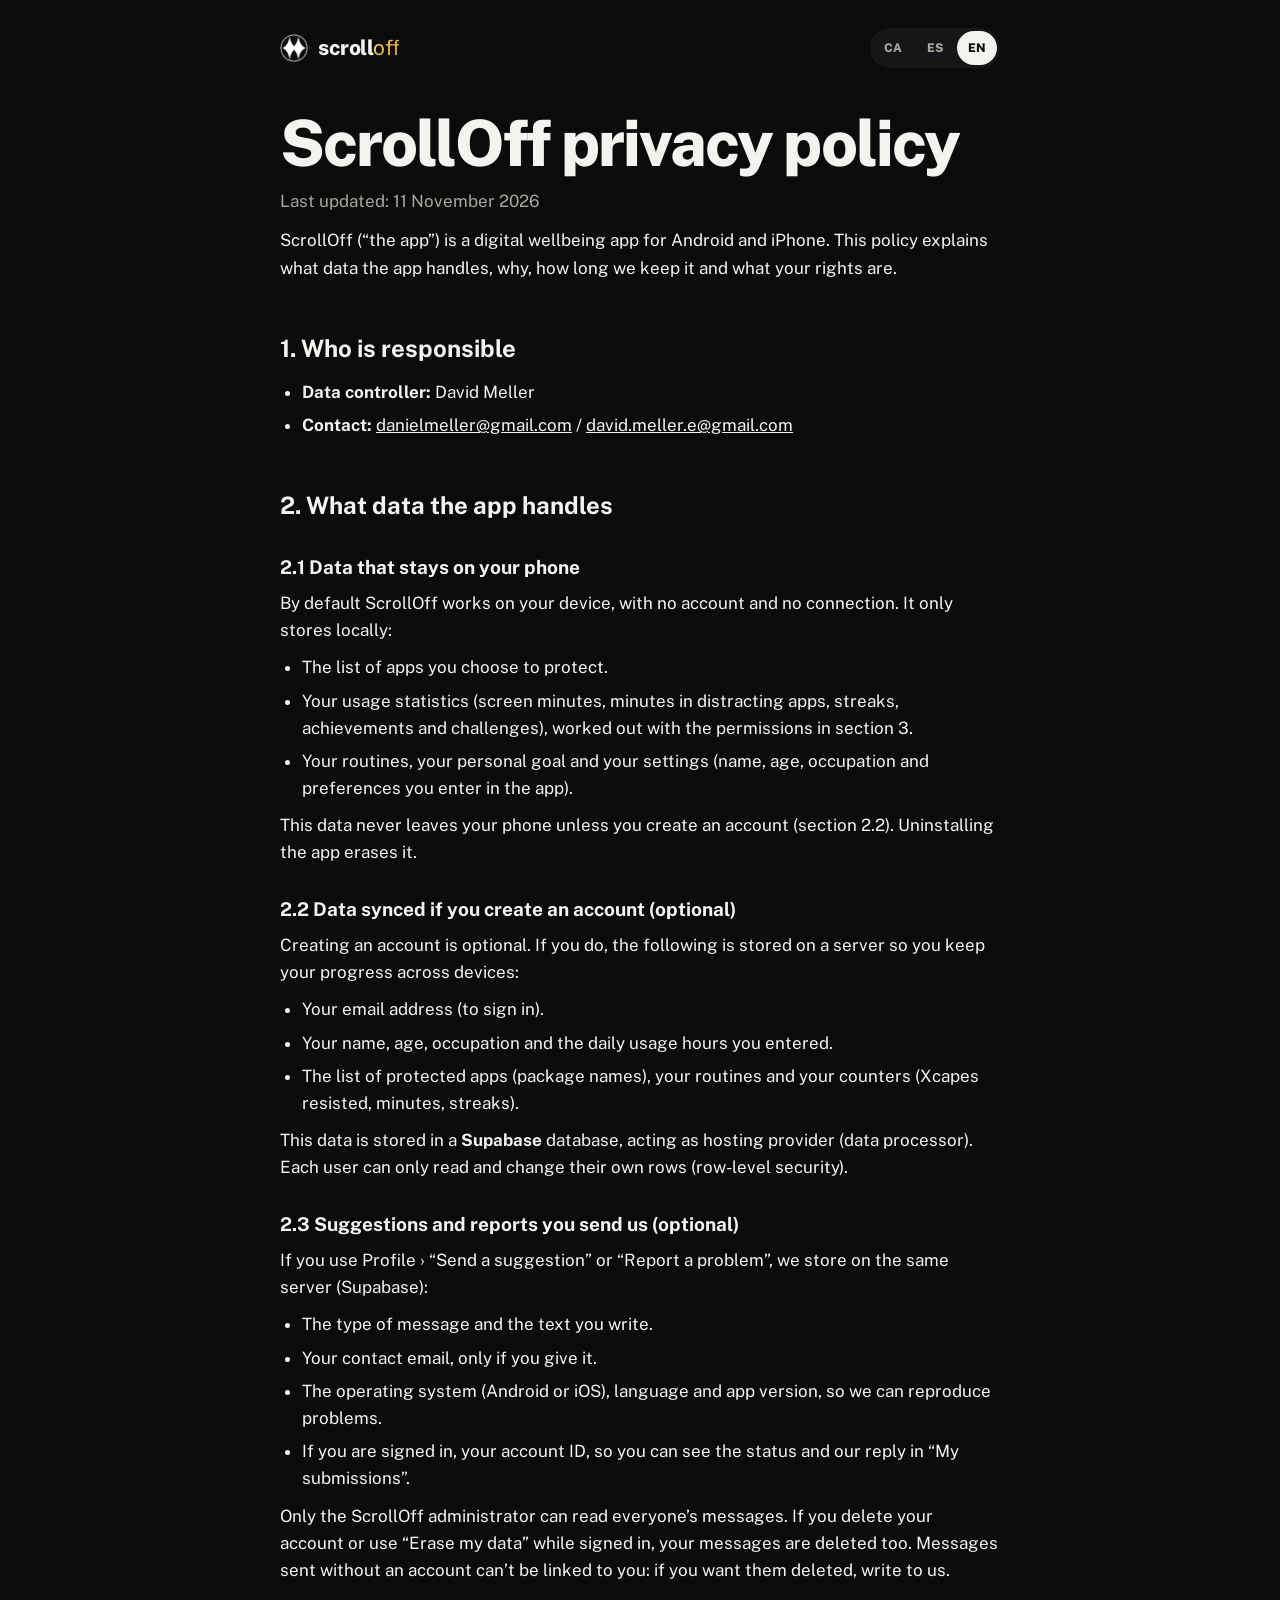
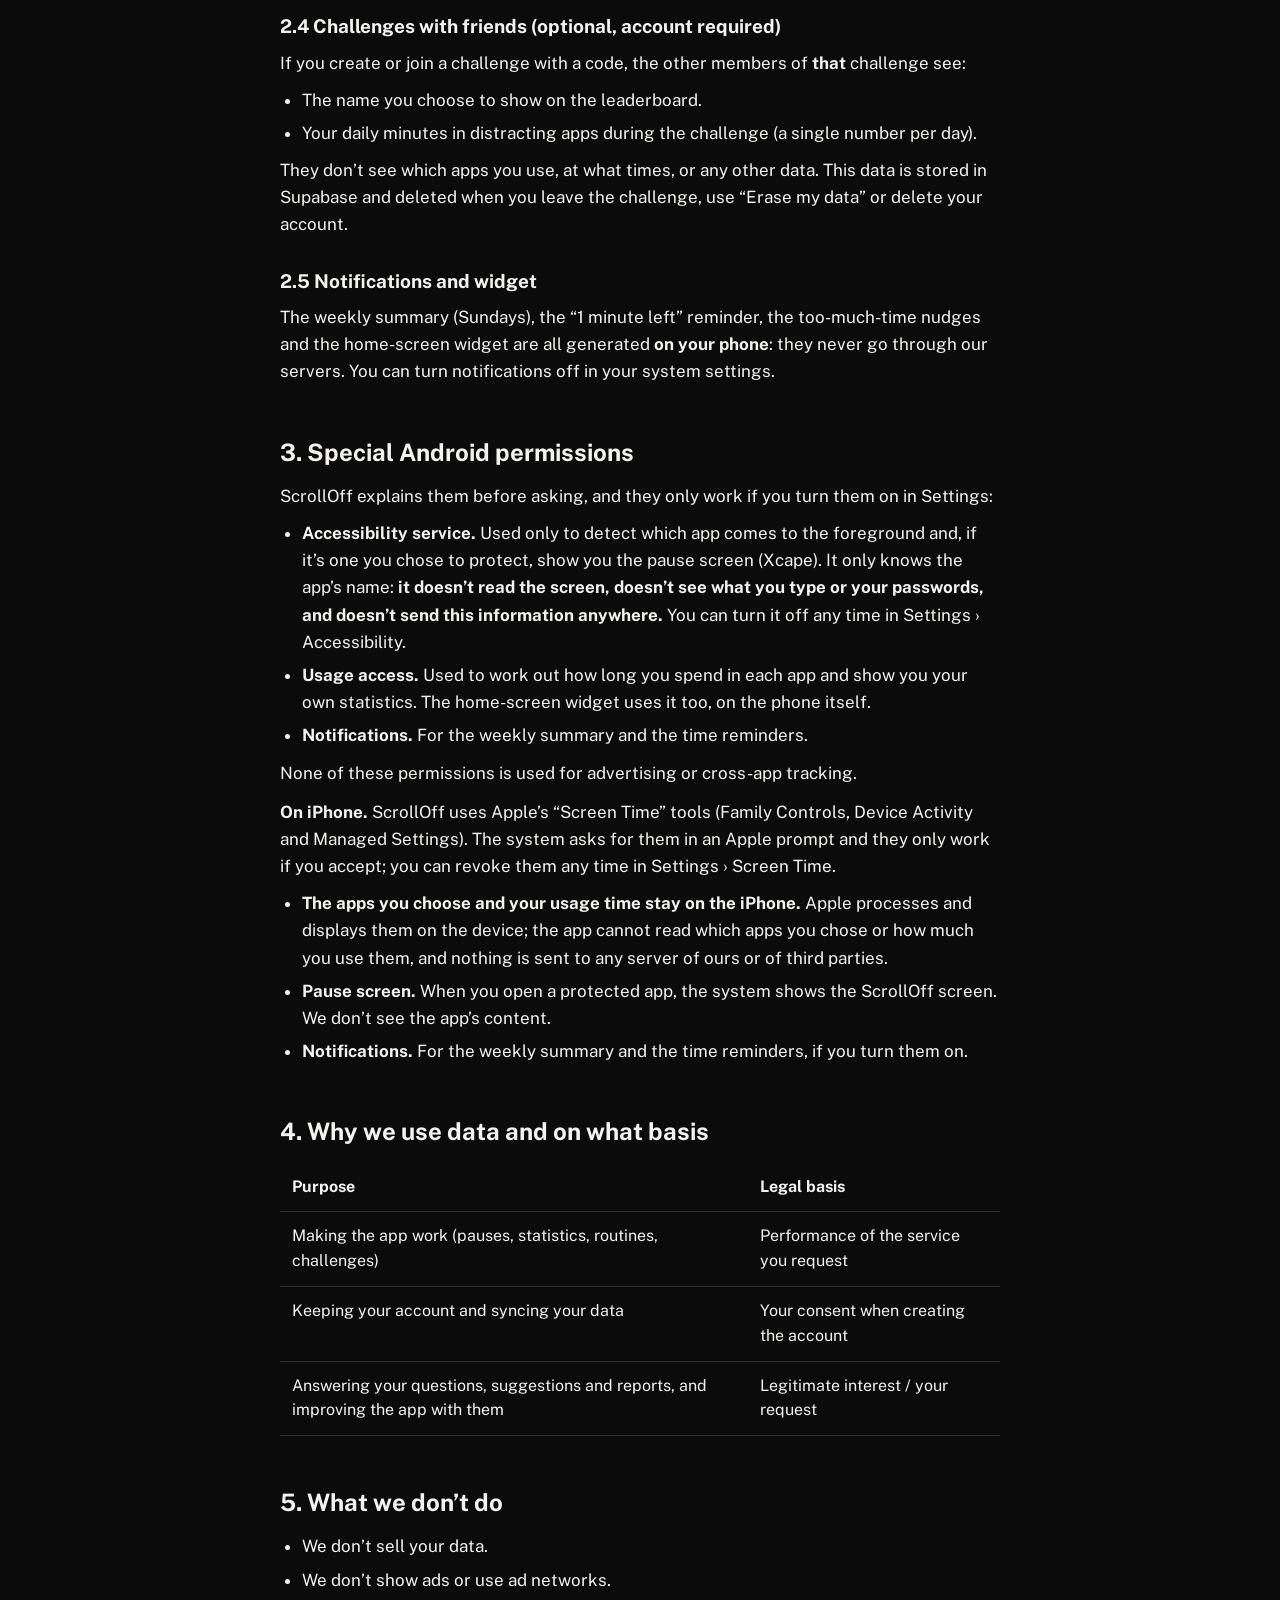
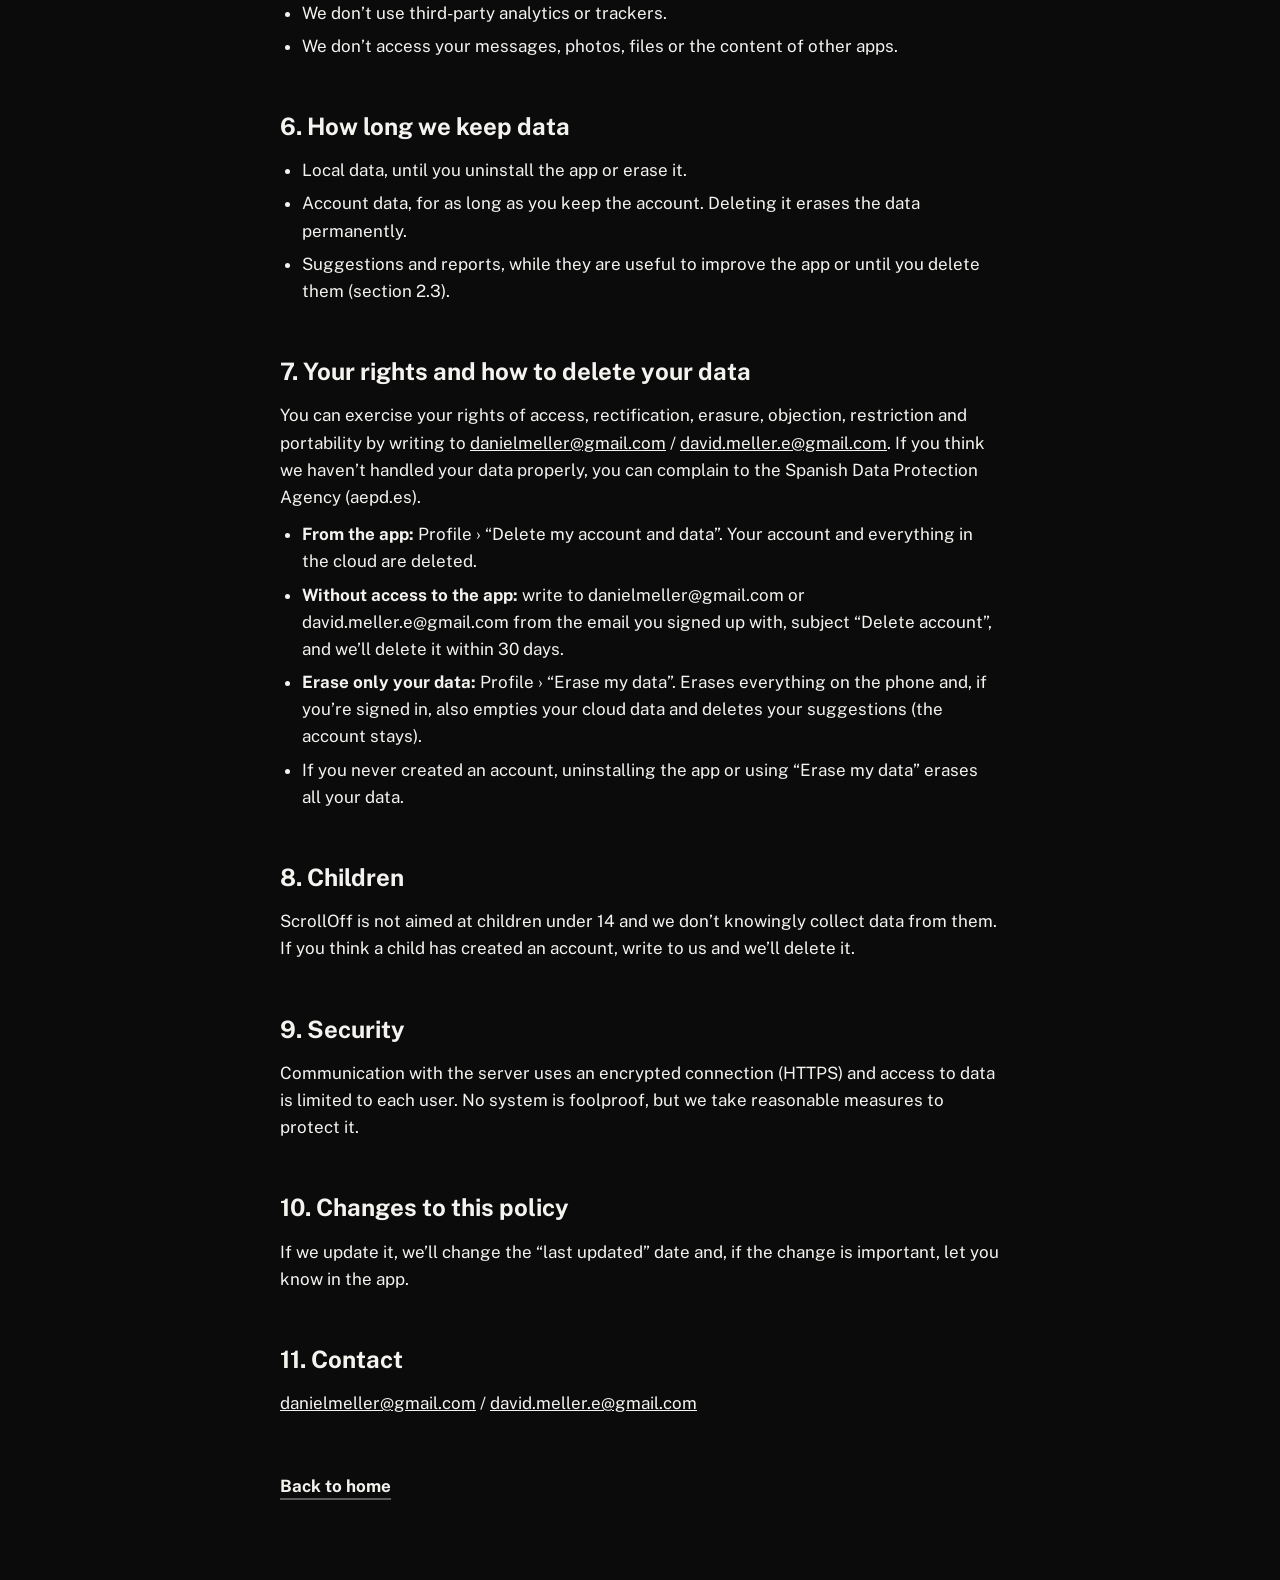
==== commit ad8df623: "Privacy policy: app now on iPhone, add Screen Time (iOS) section, update date Co-Authored-By: Claude" ====
--- a/privacitat.html
+++ b/privacitat.html
@@ -6,7 +6,8 @@
 <title data-i18n="privacy.title">Política de privacitat</title>
 <meta name="description" content="Política de privacitat de ScrollOff · Política de privacidad · Privacy policy">
 <meta name="theme-color" content="#0E0E0F">
-<link rel="icon" href="img/favicon.png">
+<link rel="icon" href="/favicon.ico" sizes="48x48">
+<link rel="icon" type="image/png" href="/img/favicon-192.png" sizes="192x192">
 <link rel="preconnect" href="https://fonts.googleapis.com">
 <link rel="preconnect" href="https://fonts.gstatic.com" crossorigin>
 <link rel="stylesheet" href="https://fonts.googleapis.com/css2?family=Public+Sans:wght@400;500;600;700;800&display=swap">
@@ -27,8 +28,8 @@
 
 <article class="policy on" data-for="ca" lang="ca">
 <h1>Política de privacitat de ScrollOff</h1>
-<p class="updated">Darrera actualització: 25 de setembre de 2026</p>
-<p>ScrollOff («l’app») és una aplicació de benestar digital per a Android (i, aviat, per a iPhone). Aquesta política explica quines dades tracta l’app, per a què, quant de temps les guardem i quins drets tens.</p>
+<p class="updated">Darrera actualització: 11 de novembre de 2026</p>
+<p>ScrollOff («l’app») és una aplicació de benestar digital per a Android i iPhone. Aquesta política explica quines dades tracta l’app, per a què, quant de temps les guardem i quins drets tens.</p>
 <h2>1. Qui n’és el responsable</h2>
 <ul><li><b>Responsable del tractament:</b> David Meller</li><li><b>Contacte:</b> <a href="mailto:danielmeller@gmail.com">danielmeller@gmail.com</a> / <a href="mailto:david.meller.e@gmail.com">david.meller.e@gmail.com</a></li></ul>
 <h2>2. Quines dades tracta l’app</h2>
@@ -54,6 +55,8 @@
 <p>ScrollOff te’ls explica abans de demanar-los i només funcionen si els actives tu als Ajustos:</p>
 <ul><li><b>Servei d’accessibilitat.</b> Només serveix per detectar quina app passa a primer pla i, si és una que has triat protegir, mostrar-te la pantalla de pausa (Xcape). Només en coneix el nom: <b>no llegeix el contingut de la pantalla, no veu el que escrius ni les teves contrasenyes, i no envia aquesta informació enlloc.</b> El pots desactivar quan vulguis a Ajustos › Accessibilitat.</li><li><b>Accés a les dades d’ús.</b> Serveix per calcular quant de temps passes a cada app i mostrar-te les teves pròpies estadístiques a l’app. També el fa servir el widget, al mateix mòbil.</li><li><b>Notificacions.</b> Per al resum setmanal i per als avisos de temps.</li></ul>
 <p>Cap d’aquests permisos s’utilitza per a publicitat ni per fer seguiment entre apps.</p>
+<p><b>A l’iPhone.</b> ScrollOff fa servir les eines de «Temps d’ús» d’Apple (Family Controls, Device Activity i Managed Settings). El sistema te les demana en un avís d’Apple i només funcionen si les acceptes; les pots revocar quan vulguis a Ajustos › Temps d’ús.</p>
+<ul><li><b>Les apps que tries i el teu temps d’ús es queden a l’iPhone.</b> Apple els processa i els mostra al dispositiu; l’app no pot llegir quines apps has triat ni quant les fas servir, i no s’envia a cap servidor nostre ni de tercers.</li><li><b>Pantalla de pausa.</b> Quan obres una app protegida, el sistema mostra la pantalla de ScrollOff. No veiem el contingut de l’app.</li><li><b>Notificacions.</b> Per al resum setmanal i per als avisos de temps, si les actives.</li></ul>
 <h2>4. Per a què fem servir les dades i en què ens basem</h2>
 <table><tr><th>Finalitat</th><th>Base jurídica</th></tr><tr><td>Fer funcionar l’app (pauses, estadístiques, rutines, reptes)</td><td>Execució del servei que demanes</td></tr><tr><td>Mantenir el teu compte i sincronitzar les teves dades</td><td>El teu consentiment en crear el compte</td></tr><tr><td>Respondre les teves consultes, suggeriments i informes, i millorar l’app amb ells</td><td>Interès legítim / la teva sol·licitud</td></tr></table>
 <h2>5. Què no fem</h2>
@@ -75,8 +78,8 @@
 
 <article class="policy" data-for="es" lang="es">
 <h1>Política de privacidad de ScrollOff</h1>
-<p class="updated">Última actualización: 25 de septiembre de 2026</p>
-<p>ScrollOff («la app») es una aplicación de bienestar digital para Android (y, pronto, para iPhone). Esta política explica qué datos trata la app, para qué, cuánto tiempo los conservamos y qué derechos tienes.</p>
+<p class="updated">Última actualización: 11 de noviembre de 2026</p>
+<p>ScrollOff («la app») es una aplicación de bienestar digital para Android y iPhone. Esta política explica qué datos trata la app, para qué, cuánto tiempo los conservamos y qué derechos tienes.</p>
 <h2>1. Quién es el responsable</h2>
 <ul><li><b>Responsable del tratamiento:</b> David Meller</li><li><b>Contacto:</b> <a href="mailto:danielmeller@gmail.com">danielmeller@gmail.com</a> / <a href="mailto:david.meller.e@gmail.com">david.meller.e@gmail.com</a></li></ul>
 <h2>2. Qué datos trata la app</h2>
@@ -102,6 +105,8 @@
 <p>ScrollOff te los explica antes de pedirlos y solo funcionan si los activas tú en Ajustes:</p>
 <ul><li><b>Servicio de accesibilidad.</b> Se usa únicamente para detectar qué app pasa a primer plano y, si es una que has elegido proteger, mostrarte la pantalla de pausa (Xcape). Solo conoce el nombre de la app: <b>no lee el contenido de la pantalla, no ve lo que escribes ni tus contraseñas, y no envía esta información a ningún sitio.</b> Puedes desactivarlo cuando quieras en Ajustes › Accesibilidad.</li><li><b>Acceso a datos de uso.</b> Se usa para calcular cuánto tiempo pasas en cada app y mostrarte tus propias estadísticas dentro de la app. También lo usa el widget de pantalla de inicio, en el propio móvil.</li><li><b>Notificaciones.</b> Para el resumen semanal y los avisos de tiempo.</li></ul>
 <p>Ninguno de estos permisos se usa para publicidad ni para seguimiento entre apps.</p>
+<p><b>En iPhone.</b> ScrollOff usa las herramientas de «Tiempo de uso» de Apple (Family Controls, Device Activity y Managed Settings). El sistema te las pide en un aviso de Apple y solo funcionan si las aceptas; puedes revocarlas cuando quieras en Ajustes › Tiempo de uso.</p>
+<ul><li><b>Las apps que eliges y tu tiempo de uso se quedan en el iPhone.</b> Apple los procesa y los muestra en el dispositivo; la app no puede leer qué apps has elegido ni cuánto las usas, y no se envía a ningún servidor nuestro ni de terceros.</li><li><b>Pantalla de pausa.</b> Cuando abres una app protegida, el sistema muestra la pantalla de ScrollOff. No vemos el contenido de la app.</li><li><b>Notificaciones.</b> Para el resumen semanal y los avisos de tiempo, si las activas.</li></ul>
 <h2>4. Para qué usamos los datos y en qué nos basamos</h2>
 <table><tr><th>Finalidad</th><th>Base jurídica</th></tr><tr><td>Hacer funcionar la app (pausas, estadísticas, rutinas, retos)</td><td>Ejecución del servicio que solicitas</td></tr><tr><td>Mantener tu cuenta y sincronizar tus datos</td><td>Tu consentimiento al crear la cuenta</td></tr><tr><td>Responder a tus consultas, sugerencias y reportes, y mejorar la app con ellos</td><td>Interés legítimo / tu solicitud</td></tr></table>
 <h2>5. Qué no hacemos</h2>
@@ -123,8 +128,8 @@
 
 <article class="policy" data-for="en" lang="en">
 <h1>ScrollOff privacy policy</h1>
-<p class="updated">Last updated: 25 September 2026</p>
-<p>ScrollOff (“the app”) is a digital wellbeing app for Android (and, soon, iPhone). This policy explains what data the app handles, why, how long we keep it and what your rights are.</p>
+<p class="updated">Last updated: 11 November 2026</p>
+<p>ScrollOff (“the app”) is a digital wellbeing app for Android and iPhone. This policy explains what data the app handles, why, how long we keep it and what your rights are.</p>
 <h2>1. Who is responsible</h2>
 <ul><li><b>Data controller:</b> David Meller</li><li><b>Contact:</b> <a href="mailto:danielmeller@gmail.com">danielmeller@gmail.com</a> / <a href="mailto:david.meller.e@gmail.com">david.meller.e@gmail.com</a></li></ul>
 <h2>2. What data the app handles</h2>
@@ -150,6 +155,8 @@
 <p>ScrollOff explains them before asking, and they only work if you turn them on in Settings:</p>
 <ul><li><b>Accessibility service.</b> Used only to detect which app comes to the foreground and, if it’s one you chose to protect, show you the pause screen (Xcape). It only knows the app’s name: <b>it doesn’t read the screen, doesn’t see what you type or your passwords, and doesn’t send this information anywhere.</b> You can turn it off any time in Settings › Accessibility.</li><li><b>Usage access.</b> Used to work out how long you spend in each app and show you your own statistics. The home-screen widget uses it too, on the phone itself.</li><li><b>Notifications.</b> For the weekly summary and the time reminders.</li></ul>
 <p>None of these permissions is used for advertising or cross-app tracking.</p>
+<p><b>On iPhone.</b> ScrollOff uses Apple’s “Screen Time” tools (Family Controls, Device Activity and Managed Settings). The system asks for them in an Apple prompt and they only work if you accept; you can revoke them any time in Settings › Screen Time.</p>
+<ul><li><b>The apps you choose and your usage time stay on the iPhone.</b> Apple processes and displays them on the device; the app cannot read which apps you chose or how much you use them, and nothing is sent to any server of ours or of third parties.</li><li><b>Pause screen.</b> When you open a protected app, the system shows the ScrollOff screen. We don’t see the app’s content.</li><li><b>Notifications.</b> For the weekly summary and the time reminders, if you turn them on.</li></ul>
 <h2>4. Why we use data and on what basis</h2>
 <table><tr><th>Purpose</th><th>Legal basis</th></tr><tr><td>Making the app work (pauses, statistics, routines, challenges)</td><td>Performance of the service you request</td></tr><tr><td>Keeping your account and syncing your data</td><td>Your consent when creating the account</td></tr><tr><td>Answering your questions, suggestions and reports, and improving the app with them</td><td>Legitimate interest / your request</td></tr></table>
 <h2>5. What we don’t do</h2>
--- a/styles.css
+++ b/styles.css
@@ -85,43 +85,39 @@
 .langs button:hover { color: var(--ink); }
 .langs button[aria-pressed="true"] { background: var(--ink); color: var(--bg); }
 
-/* ============ 0. Intro amb el logo (com la de l'app, però en gran) ============
+/* ============ 0. El logo es forma dins del hero (4 s) ============
    1) es dibuixa el cercle, 2) entra la meitat esquerra del diamant, 3) la dreta,
-   4) el nom apareix en degradat d'esquerra a dreta, 5) tot puja com una persiana. */
-.intro { display: none; }
-.has-intro { overflow: hidden; }
-.has-intro .intro {
-  position: fixed; inset: 0; z-index: 100; display: grid; place-items: center; background: var(--bg);
-  animation: intro-curtain .75s cubic-bezier(.76, 0, .24, 1) 2.15s both;
-}
-.intro-lock { display: grid; justify-items: center; gap: clamp(20px, 3vw, 34px); animation: intro-out .6s cubic-bezier(.76, 0, .24, 1) 2.05s both; }
-.intro-mark { width: clamp(200px, 26vw, 320px); height: auto; overflow: visible; }
-.im-c { fill: none; stroke: #ECEBE6; stroke-width: 1.8; stroke-dasharray: 298; stroke-dashoffset: 298; transform: rotate(-90deg); transform-origin: 50px 50px; animation: im-draw .9s cubic-bezier(.65, 0, .35, 1) .1s forwards; }
+   4) apareix el titular. Mentre es forma (has-intro) la pàgina no es pot moure ni saltar. */
+.has-intro, .has-intro body { overflow: hidden; }
+.hero-mark { width: clamp(120px, 14vw, 190px); height: auto; overflow: visible; margin-bottom: clamp(22px, 4.5vh, 44px); animation: mark-rise 1.3s var(--ease-out) 3.9s both; }
+@keyframes mark-rise { from { transform: translateY(var(--shift, 0px)) scale(var(--big, 2.6)); } to { transform: none; } }
+.hero-mark { transform-origin: 50% 50%; }
+/* Mentre es forma el logo no hi ha res més: ni capçalera ni barra */
+.top { transition: background-color .4s, padding .4s, border-color .4s, opacity .9s var(--ease-out); }
+.progress { transition: opacity .9s var(--ease-out); }
+.has-intro .top, .has-intro .progress { opacity: 0; pointer-events: none; }
+.im-c { fill: none; stroke: #ECEBE6; stroke-width: 1.8; stroke-dasharray: 298; stroke-dashoffset: 298; transform: rotate(-90deg); transform-origin: 50px 50px; animation: im-draw 1.9s cubic-bezier(.65, 0, .35, 1) .1s forwards; }
 .im-l, .im-r { transform-box: fill-box; transform-origin: center; opacity: 0; }
-.im-l { animation: im-left .75s cubic-bezier(.16, 1, .3, 1) .7s forwards; }
-.im-r { animation: im-right .75s cubic-bezier(.16, 1, .3, 1) 1s forwards; }
-.intro-name {
-  font-size: clamp(48px, 6.5vw, 92px); font-weight: 900; letter-spacing: -0.05em; line-height: 1;
-  -webkit-mask-image: linear-gradient(90deg, #000 40%, transparent 60%); mask-image: linear-gradient(90deg, #000 40%, transparent 60%);
-  -webkit-mask-size: 300% 100%; mask-size: 300% 100%; -webkit-mask-position: 100% 0; mask-position: 100% 0;
-  animation: im-name .9s cubic-bezier(.33, 1, .68, 1) 1.3s forwards;
-}
-.intro-name b { background: var(--gold-grad); -webkit-background-clip: text; background-clip: text; -webkit-text-fill-color: transparent; color: transparent; font-weight: 400; }
+.im-l { animation: im-left 1.4s cubic-bezier(.22, 1, .36, 1) 1.5s forwards; }
+.im-r { animation: im-right 1.4s cubic-bezier(.22, 1, .36, 1) 2.5s forwards; }
 @keyframes im-draw { to { stroke-dashoffset: 0; } }
 @keyframes im-left { from { opacity: 0; transform: translateX(-18%) scale(.55); filter: blur(6px); } to { opacity: 1; transform: none; filter: none; } }
 @keyframes im-right { from { opacity: 0; transform: translateX(18%) scale(.55); filter: blur(6px); } to { opacity: 1; transform: none; filter: none; } }
-@keyframes im-name { from { -webkit-mask-position: 100% 0; mask-position: 100% 0; transform: translateY(12px); letter-spacing: 0; } to { -webkit-mask-position: 0 0; mask-position: 0 0; transform: none; letter-spacing: -0.05em; } }
-@keyframes intro-out { to { transform: translateY(-40px) scale(.96); opacity: 0; } }
-@keyframes intro-curtain { to { clip-path: inset(0 0 100% 0); visibility: hidden; } }
-.intro.skipped { animation: intro-skip .35s ease forwards !important; }
-@keyframes intro-skip { to { opacity: 0; visibility: hidden; } }
+.hero-in { animation: hero-in 1.2s var(--ease-out) both; }
+.hero .kicker.hero-in { animation-delay: 3.9s; }
+.hero-title.hero-in { animation-delay: 4.05s; }
+.hero-p.hero-in { animation-delay: 4.3s; }
+.hero-actions.hero-in { animation-delay: 4.5s; }
+.scroll-cue.hero-in { animation-name: hero-in-cue; animation-delay: 5s; }
+@keyframes hero-in { from { opacity: 0; transform: translateY(26px); filter: blur(8px); } to { opacity: 1; transform: none; filter: none; } }
+@keyframes hero-in-cue { from { opacity: 0; } to { opacity: 1; } }
 
 /* ============ 1. Hero ============ */
-.hero { position: relative; min-height: 100svh; padding: 120px var(--margin) 80px; display: grid; grid-template-columns: minmax(0, 1.1fr) minmax(0, 1fr); align-items: center; gap: clamp(24px, 4vw, 64px); }
-.hero-copy { min-width: 0; position: relative; z-index: 3; }
-.hero-title { font-size: clamp(56px, 8.6vw, 172px); font-weight: 900; line-height: .9; letter-spacing: -0.055em; }
-.hero-p { margin-top: 28px; color: var(--muted); font-size: clamp(18px, 1.5vw, 22px); line-height: 1.5; max-width: 36ch; }
-.hero-actions { margin-top: 34px; display: flex; align-items: center; gap: 28px; flex-wrap: wrap; }
+.hero { position: relative; min-height: 100svh; padding: 110px var(--margin) 96px; display: flex; align-items: center; justify-content: center; text-align: center; }
+.hero-copy { min-width: 0; position: relative; z-index: 3; width: 100%; max-width: 1200px; display: flex; flex-direction: column; align-items: center; }
+.hero-title { font-size: clamp(40px, 7.2vw, 124px); font-weight: 900; line-height: .96; letter-spacing: -0.05em; max-width: 14ch; text-wrap: balance; }
+.hero-p { margin: 28px auto 0; color: var(--muted); font-size: clamp(17px, 1.5vw, 22px); line-height: 1.5; max-width: 38ch; text-wrap: balance; }
+.hero-actions { margin-top: 34px; display: flex; align-items: center; justify-content: center; gap: 12px 28px; flex-wrap: wrap; }
 .stage { position: relative; min-width: 0; display: grid; place-items: center; perspective: 1600px; min-height: 640px; }
 .floats { position: absolute; inset: 0; pointer-events: none; z-index: 2; }
 .float-n {
@@ -592,3 +588,76 @@
   .cta { grid-template-columns: 1fr; }
   .dialog { justify-self: stretch; }
 }
+
+/* ============ Dades: una línia amb un cercle per cada dada ============ */
+.data { margin-top: var(--gap-section); }
+.data-wrap { padding: 0 var(--margin); }
+.data-head { text-align: center; }
+.data-head .h2 { max-width: 14ch; margin-inline: auto; text-wrap: balance; }
+.timeline { --p: 0; position: relative; display: grid; grid-template-columns: repeat(4, minmax(0, 1fr)); gap: clamp(20px, 3vw, 48px); margin-top: clamp(48px, 8vh, 96px); }
+.timeline::before, .timeline::after { content: ""; position: absolute; left: 0; right: 0; top: 10px; height: 2px; background: var(--line); }
+.timeline::after { background: var(--gold-grad); transform: scaleX(var(--p)); transform-origin: 0 50%; }
+.tl { position: relative; padding-top: 52px; display: grid; gap: 14px; align-content: start; }
+.tl-dot { position: absolute; left: 0; top: 0; z-index: 1; width: 22px; height: 22px; border-radius: 50%; background: var(--bg); border: 2px solid var(--line); transition: background .5s var(--ease-out), border-color .5s, box-shadow .6s, transform .6s var(--ease-spring); }
+.tl.on .tl-dot { background: var(--gold-grad); border-color: transparent; box-shadow: 0 0 0 7px rgba(237,190,69,.14), 0 0 28px rgba(237,190,69,.45); transform: scale(1.12); }
+.tl .stat-n { font-size: clamp(44px, 5.6vw, 96px); font-weight: 900; line-height: .92; letter-spacing: -0.055em; background: var(--gold-grad); -webkit-background-clip: text; background-clip: text; -webkit-text-fill-color: transparent; color: transparent; font-variant-numeric: tabular-nums; }
+.tl .stat-t { font-size: clamp(17px, 1.5vw, 21px); line-height: 1.4; font-weight: 600; max-width: 24ch; }
+.tl .stat-s { font-size: 14px; color: var(--muted); text-underline-offset: 4px; text-decoration-color: rgba(169,166,157,.4); }
+.tl:not(.on) .stat-n, .tl:not(.on) .stat-t, .tl:not(.on) .stat-s { opacity: .5; }
+.tl .stat-n, .tl .stat-t, .tl .stat-s { transition: opacity .7s var(--ease-out); }
+
+@media (max-width: 860px) {
+  .timeline { grid-template-columns: 1fr; gap: 44px; padding-left: 8px; }
+  .timeline::before, .timeline::after { left: 10px; right: auto; top: 0; bottom: 0; width: 2px; height: auto; }
+  .timeline::after { transform: scaleY(var(--p)); transform-origin: 50% 0; }
+  .tl { padding: 0 0 0 52px; }
+  .tl-dot { top: 6px; left: 0; }
+}
+
+/* ============ Funcions: llista de títols; en clicar-ne un s'obre el detall i el seu mòbil ============ */
+.how-head { text-align: center; margin-bottom: clamp(28px, 5vh, 56px); }
+.how-head .h2 { max-width: 14ch; margin-inline: auto; text-wrap: balance; }
+.fx { display: grid; grid-template-columns: minmax(0, 1.15fr) minmax(0, 1fr); gap: clamp(32px, 6vw, 110px); align-items: center; }
+.fx-list { border-bottom: 1px solid var(--line); }
+.fx-row { border-top: 1px solid var(--line); }
+.fx-item { width: 100%; display: grid; grid-template-columns: 34px 1fr auto; align-items: center; gap: 12px; text-align: left; background: none; border: 0; padding: clamp(18px, 2.6vh, 28px) 0; color: var(--ink); }
+.fx-t { font-size: clamp(26px, 3.1vw, 48px); font-weight: 800; letter-spacing: -0.04em; line-height: 1.04; opacity: .62; transition: opacity .4s var(--ease-out), transform .5s var(--ease-out); }
+.fx-item:hover .fx-t { opacity: .8; }
+.fx-row.open .fx-t { opacity: 1; }
+.fx-plus { position: relative; width: 22px; height: 22px; opacity: .6; transition: transform .5s var(--ease-out); }
+.fx-plus::before, .fx-plus::after { content: ""; position: absolute; left: 0; right: 0; top: 50%; height: 2px; margin-top: -1px; background: currentColor; border-radius: 2px; }
+.fx-plus::after { transform: rotate(90deg); transition: transform .5s var(--ease-out); }
+.fx-row.open .fx-plus { transform: rotate(180deg); opacity: 1; }
+.fx-row.open .fx-plus::after { transform: rotate(0); }
+.fx-body { display: grid; grid-template-rows: 0fr; transition: grid-template-rows .55s var(--ease-out); }
+.fx-body > div { overflow: hidden; }
+.fx-row.open .fx-body { grid-template-rows: 1fr; }
+.fx-d { padding: 0 0 clamp(20px, 3vh, 32px) 46px; font-size: clamp(17px, 1.5vw, 21px); line-height: 1.5; color: var(--muted); max-width: 40ch; }
+.fx-stage { display: grid; place-items: center; position: sticky; top: 90px; align-self: start; }
+.fx-stage .phone { width: min(310px, 70vw); }
+.fx-stage .real-video { opacity: 0; transition: opacity .55s var(--ease-out); }
+.fx-stage .real-video.on { opacity: 1; }
+.phone { transition: transform .6s var(--ease-out); }
+
+@media (max-width: 860px) {
+  .fx { grid-template-columns: 1fr; gap: 32px; }
+  .fx-stage { order: -1; position: static; }
+  .fx-stage .phone { width: min(230px, 62vw); }
+  .fx-d { padding-left: 0; }
+  .fx-item { grid-template-columns: 30px 1fr auto; }
+}
+
+/* ============ Peu: scrolloff gegant ============ */
+.foot-min { display: block; padding: clamp(56px, 9vw, 130px) var(--margin) 28px; border-top: 1px solid var(--line); font-size: 15px; color: var(--muted); }
+.foot-big { margin: 0 0 clamp(32px, 6vw, 80px); font-family: 'Open Sans', var(--font); font-weight: 300; font-size: 24vw; line-height: .88; letter-spacing: -0.02em; font-variant-ligatures: none; text-align: center; white-space: nowrap; color: var(--ink); }
+.foot-big b { font-weight: 800; }
+.foot-big i { font-style: normal; font-weight: 400; }
+.foot-row { display: flex; flex-wrap: wrap; align-items: center; justify-content: space-between; gap: 14px 32px; padding-top: 22px; border-top: 1px solid var(--line); }
+.foot-row nav { display: flex; flex-wrap: wrap; gap: 8px 24px; }
+
+@media (max-width: 860px) {
+  .hero { padding-top: 100px; padding-bottom: 80px; }
+  .hero-title { font-size: clamp(38px, 11.2vw, 80px); }
+  .hero-actions { flex-direction: column; }
+  .foot-row { flex-direction: column; align-items: flex-start; }
+}
